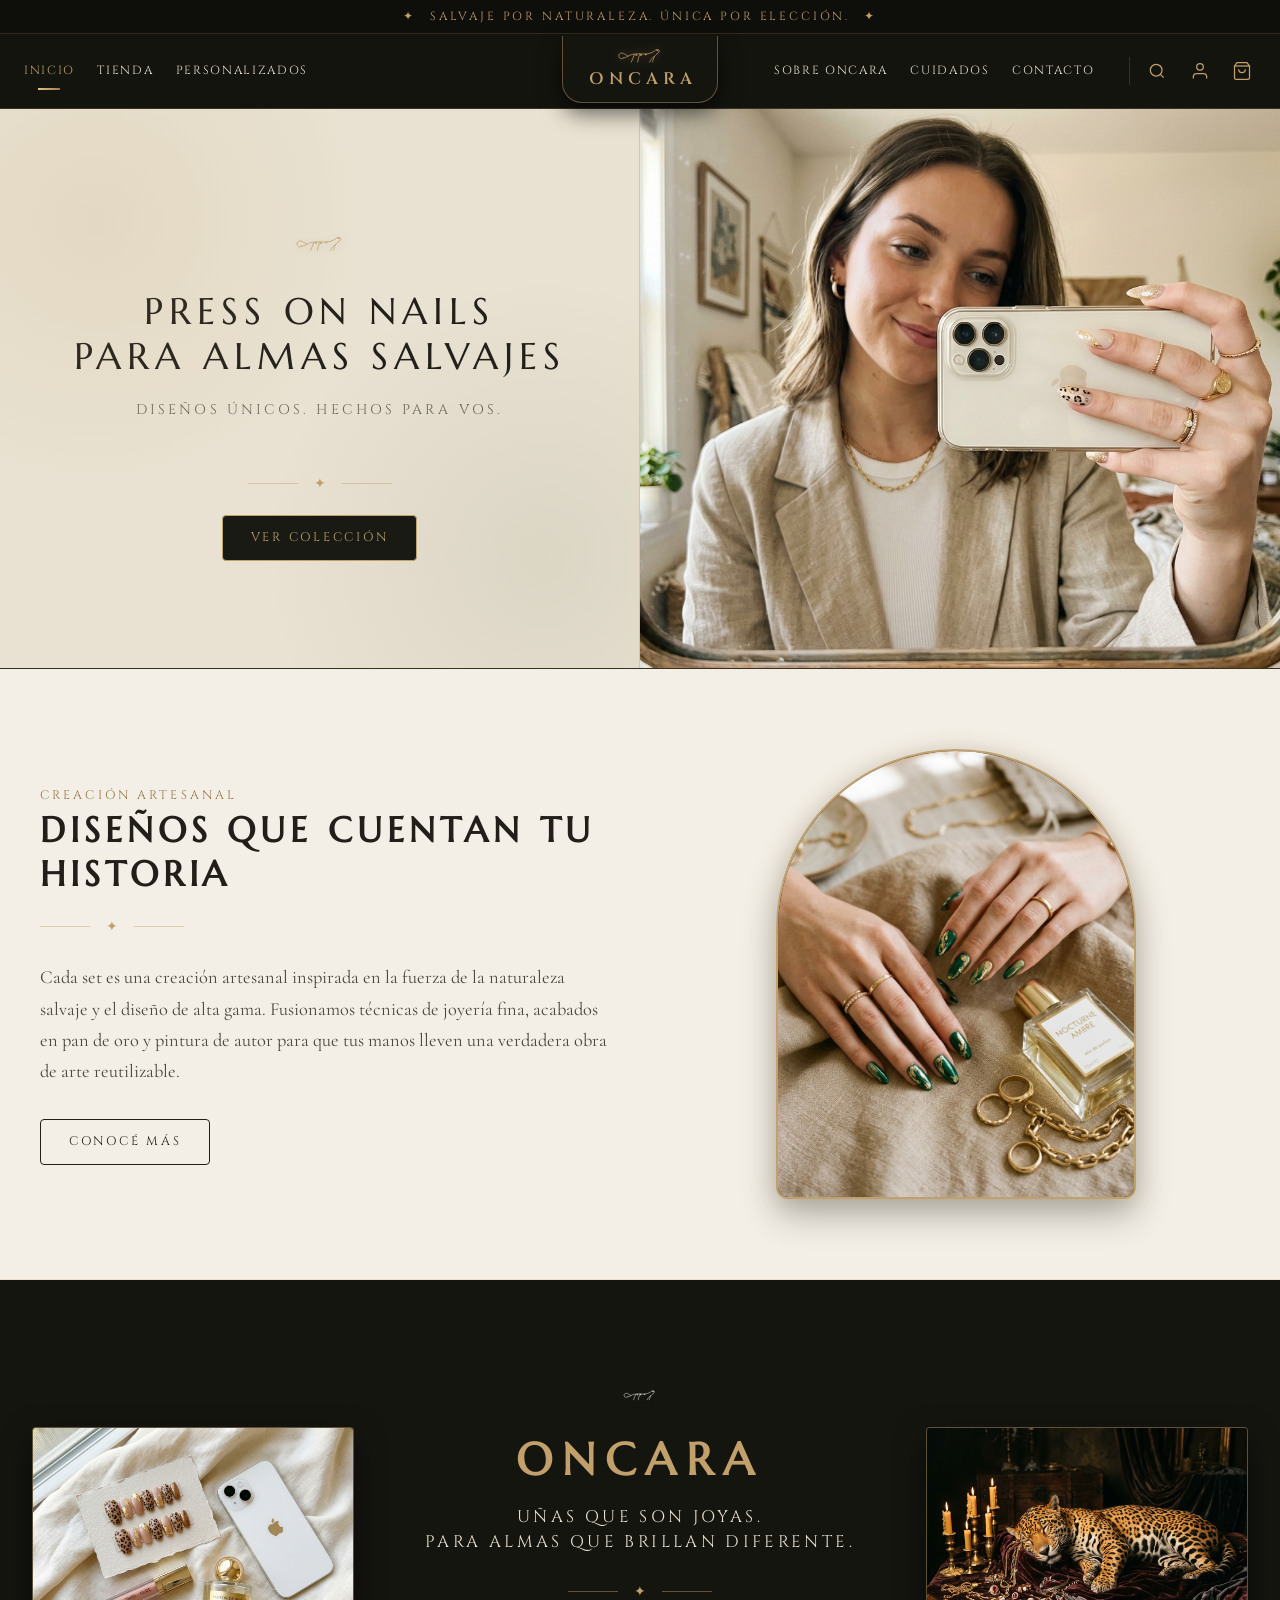
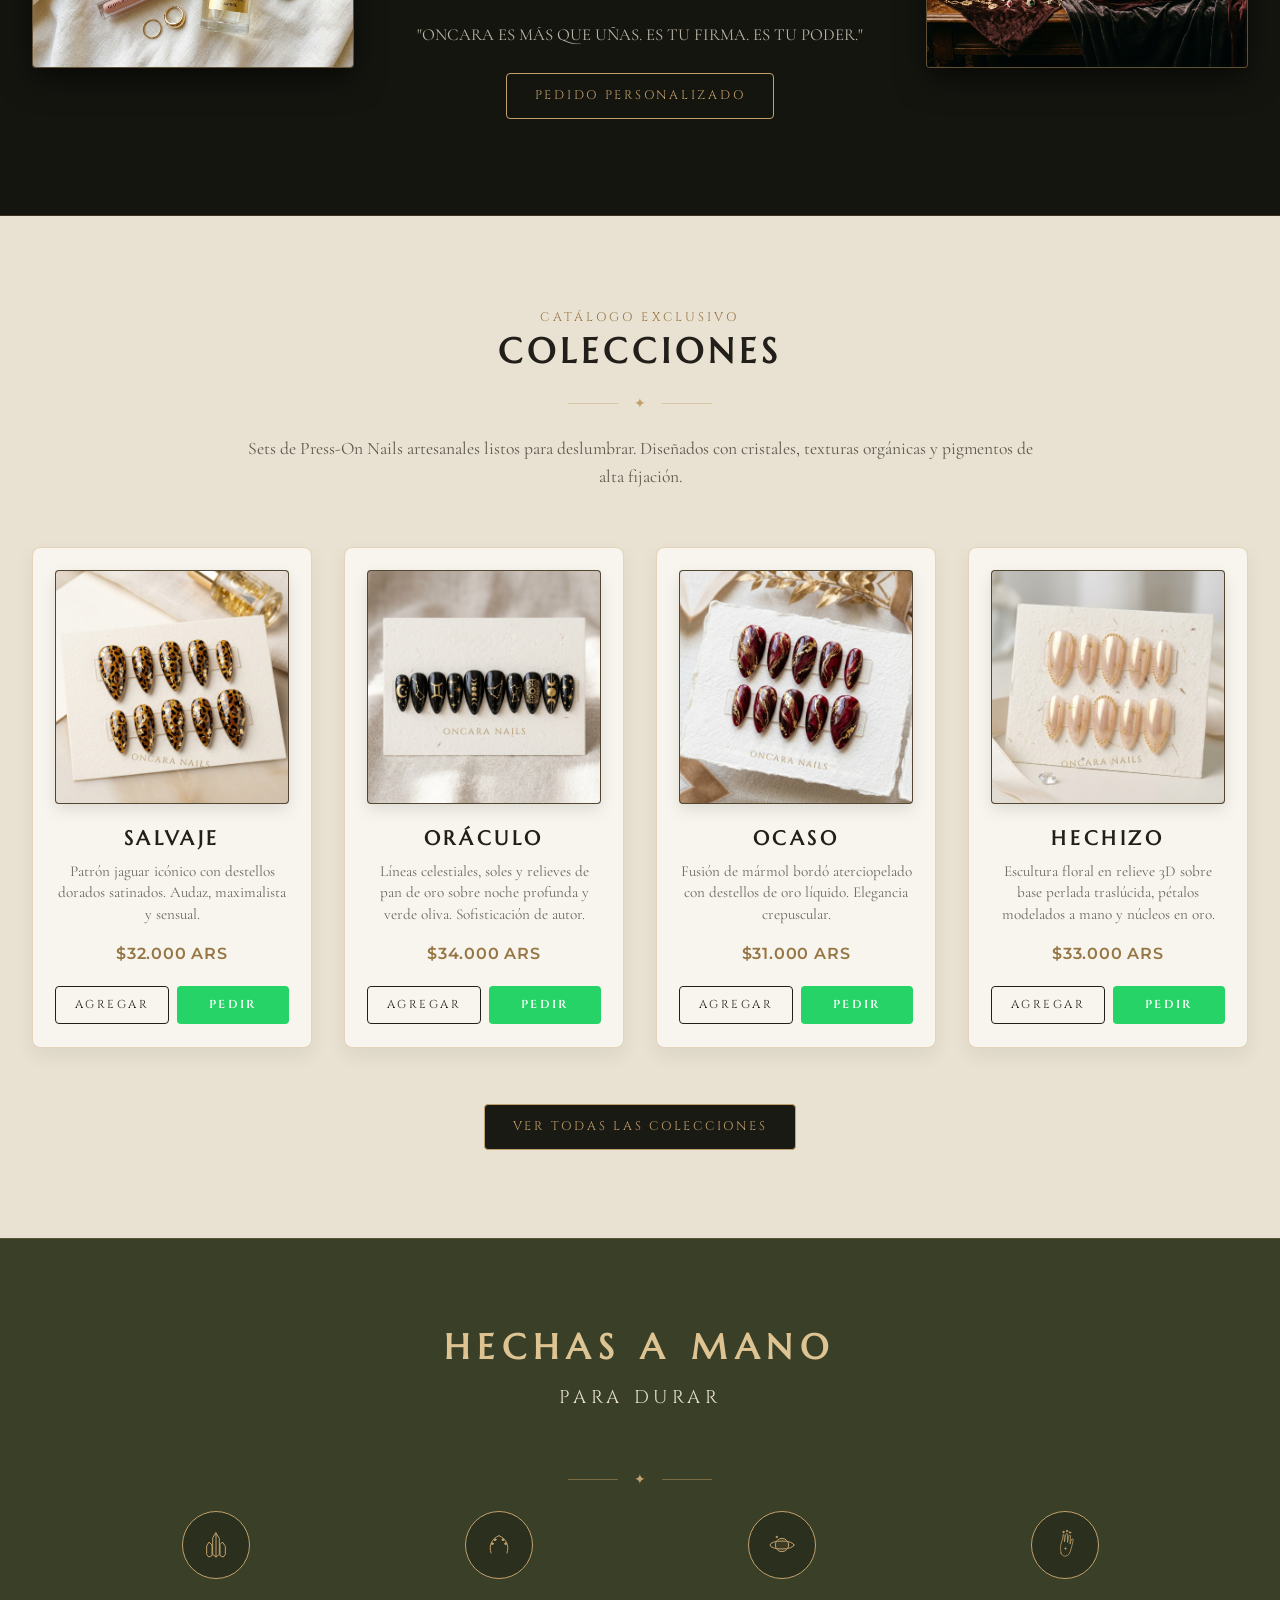
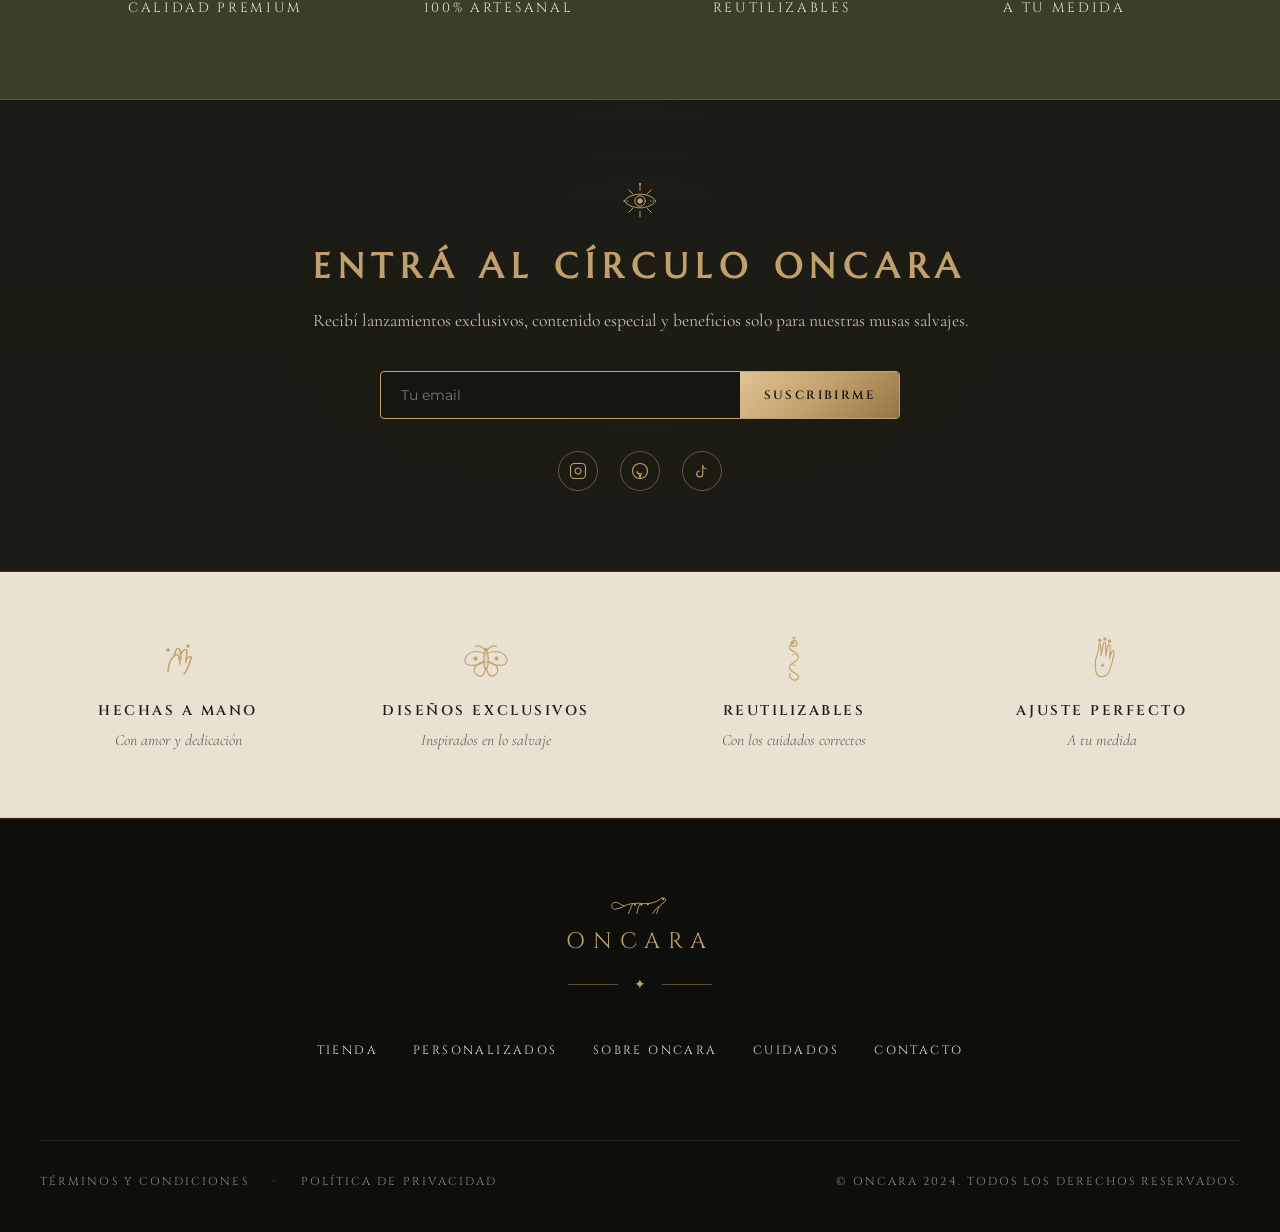
==== index.html @ ef911a29 "Initial commit - Oncara Nails website" ====
<!DOCTYPE html>
<html lang="es">
<head>
  <meta charset="UTF-8">
  <meta name="viewport" content="width=device-width, initial-scale=1.0">
  <title>ONCARA — Press-On Nails de Lujo & Almas Salvajes</title>
  <meta name="description" content="Press-On Nails artesanales de lujo inspiradas en la belleza salvaje y lo místico de lo natural. Diseños únicos hechos a medida.">
  <meta http-equiv="Cache-Control" content="no-cache, no-store, must-revalidate">
  <meta http-equiv="Pragma" content="no-cache">
  <meta http-equiv="Expires" content="0">
  <link rel="stylesheet" href="css/style.css">
  <link rel="icon" type="image/svg+xml" href="assets/icons/logo-jaguar.svg">
</head>
<body>

  <!-- Top Announcement Bar -->
  <div class="header-top-banner">
    <span>✦</span>
    <span>SALVAJE POR NATURALEZA. ÚNICA POR ELECCIÓN.</span>
    <span>✦</span>
  </div>

  <!-- Main Header -->
  <header class="main-header">
    <div class="header-inner">
      <!-- Left Navigation -->
      <nav class="nav-left">
        <a href="index.html" class="nav-link active">INICIO</a>
        <a href="tienda.html" class="nav-link">TIENDA</a>
        <a href="personalizados.html" class="nav-link">PERSONALIZADOS</a>
      </nav>

      <!-- Center Hanging Logo Badge -->
      <a href="index.html" class="brand-center-badge">
        <img src="assets/icons/logo-jaguar.svg" alt="Oncara Jaguar" class="brand-logo-img">
        <span class="brand-title">ONCARA</span>
      </a>

      <!-- Right Navigation & Actions -->
      <div class="nav-right">
        <a href="sobre-oncara.html" class="nav-link">SOBRE ONCARA</a>
        <a href="cuidados.html" class="nav-link">CUIDADOS</a>
        <a href="contacto.html" class="nav-link">CONTACTO</a>

        <div class="header-actions">
          <button class="icon-btn search-toggle-btn" title="Buscar" aria-label="Buscar">
            <svg viewBox="0 0 24 24" fill="none" stroke="currentColor" stroke-width="1.5"><circle cx="11" cy="11" r="7"/><line x1="20" y1="20" x2="16" y2="16"/></svg>
          </button>
          <a href="contacto.html" class="icon-btn" title="Mi Cuenta / Contacto" aria-label="Cuenta">
            <svg viewBox="0 0 24 24" fill="none" stroke="currentColor" stroke-width="1.5"><path d="M20 21v-2a4 4 0 0 0-4-4H8a4 4 0 0 0-4 4v2"/><circle cx="12" cy="7" r="4"/></svg>
          </a>
          <button class="icon-btn cart-toggle-btn" title="Bolsa de Pedidos" aria-label="Carrito">
            <svg viewBox="0 0 24 24" fill="none" stroke="currentColor" stroke-width="1.5"><path d="M6 2L3 6v14a2 2 0 0 0 2 2h14a2 2 0 0 0 2-2V6l-3-4z"/><line x1="3" y1="6" x2="21" y2="6"/><path d="M16 10a4 4 0 0 1-8 0"/></svg>
            <span class="badge-count" style="display:none;">0</span>
          </button>
        </div>
      </div>

      <!-- Mobile Hamburger Button -->
      <button class="mobile-menu-btn" aria-label="Menú">
        <span></span>
        <span></span>
        <span></span>
      </button>
    </div>
  </header>

  <!-- Mobile Nav Drawer -->
  <div class="mobile-nav-backdrop"></div>
  <aside class="mobile-nav">
    <div>
      <button class="mobile-nav-close" aria-label="Cerrar">&times;</button>
      <div style="text-align:center; margin-top:1.5rem;">
        <img src="assets/icons/logo-jaguar.svg" alt="Oncara" style="width:48px; margin:0 auto 8px;">
        <span class="font-caps" style="color:var(--gold); letter-spacing:0.3em; font-size:1.1rem;">ONCARA</span>
      </div>
      <ul class="mobile-nav-links">
        <li><a href="index.html" class="mobile-nav-link active">INICIO</a></li>
        <li><a href="tienda.html" class="mobile-nav-link">TIENDA</a></li>
        <li><a href="personalizados.html" class="mobile-nav-link">PERSONALIZADOS</a></li>
        <li><a href="sobre-oncara.html" class="mobile-nav-link">SOBRE ONCARA</a></li>
        <li><a href="cuidados.html" class="mobile-nav-link">CUIDADOS</a></li>
        <li><a href="contacto.html" class="mobile-nav-link">CONTACTO</a></li>
      </ul>
    </div>
    <div class="mobile-nav-footer">
      <p style="font-family:var(--font-caps); font-size:0.75rem; letter-spacing:0.18em; color:var(--gold); margin-bottom:12px;">SALVAJE POR NATURALEZA</p>
      <button class="btn btn-gold cart-toggle-btn" style="width:100%;">VER MI BOLSA</button>
    </div>
  </aside>

  <!-- HERO SECTION (Split Left Cream / Right Dark Hand) -->
  <section class="hero-split-section">
    <div class="hero-left-cream">
      <div class="hero-botanical-bg"></div>
      
      <!-- Brand Emblem Icon -->
      <img src="assets/icons/logo-jaguar.svg" alt="Oncara Jaguar" class="hero-mystic-icon">

      <h1 class="hero-title">
        PRESS ON NAILS<br>
        PARA ALMAS SALVAJES
      </h1>

      <p class="hero-subtitle">
        DISEÑOS ÚNICOS. HECHOS PARA VOS.
      </p>

      <div class="ornament-divider">
        <span class="ornament-star">✦</span>
      </div>

      <a href="tienda.html" class="btn btn-primary-dark">
        VER COLECCIÓN
      </a>
    </div>

    <div class="hero-right-dark">
      <img src="assets/images/hero_hand_master.jpg?v=oncara5" alt="Press On Nails y Joyas de Oro Oncara" class="hero-photo-hand">
    </div>
  </section>

  <!-- SECTION: DISEÑOS QUE CUENTAN TU HISTORIA -->
  <section class="section-history">
    <div class="history-grid">
      <div class="history-text-col">
        <span class="section-label">CREACIÓN ARTESANAL</span>
        <h2 class="section-title-dark">DISEÑOS QUE CUENTAN TU HISTORIA</h2>
        
        <div class="ornament-divider" style="margin: 1rem 0 1.5rem; justify-content: flex-start;">
          <span class="ornament-star">✦</span>
        </div>

        <p class="section-desc-dark">
          Cada set es una creación artesanal inspirada en la fuerza de la naturaleza salvaje y el diseño de alta gama. Fusionamos técnicas de joyería fina, acabados en pan de oro y pintura de autor para que tus manos lleven una verdadera obra de arte reutilizable.
        </p>

        <a href="sobre-oncara.html" class="btn btn-outline-dark">
          CONOCÉ MÁS
        </a>
      </div>

      <div class="history-image-col">
        <div class="ornate-mirror-frame">
          <img src="assets/images/mirror_hand_master.jpg?v=oncara5" alt="Uñas de lujo y marco dorado Oncara" class="ornate-mirror-img">
        </div>
      </div>
    </div>
  </section>

  <!-- SECTION: BRAND FULL-WIDTH BANNER (Uñas que son joyas) -->
  <section class="section-brand-banner">
    <div class="brand-banner-grid">
      <div class="brand-banner-side-img">
        <img src="assets/images/box_pack_master.jpg?v=oncara5" alt="Packaging y sets de lujo Oncara">
      </div>

      <div class="brand-banner-center">
        <img src="assets/icons/logo-jaguar.svg" alt="Oncara Jaguar" style="width:36px; height:36px; margin:0 auto 0.75rem; display:block; filter:brightness(0) invert(1) opacity(0.85);">
        <h2 class="brand-banner-title">ONCARA</h2>
        <p class="brand-banner-sub">
          UÑAS QUE SON JOYAS.<br>
          PARA ALMAS QUE BRILLAN DIFERENTE.
        </p>
        <div class="ornament-divider">
          <span class="ornament-star">✦</span>
        </div>
        <p style="font-family: var(--font-serif); font-size: 1.05rem; color: #BBB4A6; max-width: 520px; margin: 0 auto 1.5rem;">
          "ONCARA ES MÁS QUE UÑAS. ES TU FIRMA. ES TU PODER."
        </p>
        <a href="personalizados.html" class="btn btn-outline-gold">
          PEDIDO PERSONALIZADO
        </a>
      </div>

      <div class="brand-banner-side-img">
        <img src="assets/images/leopard_jewelry_master.jpg" alt="Joyas y uñas salvajes Oncara">
      </div>
    </div>
  </section>

  <!-- SECTION: COLECCIONES (Carousel / Grid) -->
  <section class="section-collections" id="colecciones">
    <div class="collections-header">
      <span class="section-label">CATÁLOGO EXCLUSIVO</span>
      <h2 class="section-title-dark" style="margin-bottom:0.5rem;">COLECCIONES</h2>
      <div class="ornament-divider">
        <span class="ornament-star">✦</span>
      </div>
      <p style="font-family:var(--font-serif); font-size:1.1rem; color:#5D584E;">
        Sets de Press-On Nails artesanales listos para deslumbrar. Diseñados con cristales, texturas orgánicas y pigmentos de alta fijación.
      </p>
    </div>

    <div class="collections-container">
      <div class="collections-grid">
        <!-- Card 1: SALVAJE -->
        <div class="collection-card">
          <div class="card-img-wrapper">
            <img src="assets/images/card_prod_salvaje.jpg?v=oncara5" alt="Set Salvaje">
          </div>
          <h3 class="card-title">SALVAJE</h3>
          <p class="card-desc">Patrón jaguar icónico con destellos dorados satinados. Audaz, maximalista y sensual.</p>
          <div class="card-price">$32.000 ARS</div>
          <div class="card-actions">
            <button class="btn btn-outline-dark" onclick="addToCart('Set Salvaje', '$32.000 ARS', 'assets/images/card_prod_salvaje.jpg?v=oncara5')">AGREGAR</button>
            <a href="https://wa.me/5491165464483?text=Hola!%20Quiero%20consultar%20por%20el%20set%20Salvaje" target="_blank" class="btn btn-whatsapp" title="Pedir por WhatsApp">PEDIR</a>
          </div>
        </div>

        <!-- Card 2: ORÁCULO -->
        <div class="collection-card">
          <div class="card-img-wrapper">
            <img src="assets/images/card_prod_oraculo.jpg?v=oncara5" alt="Set Oráculo">
          </div>
          <h3 class="card-title">ORÁCULO</h3>
          <p class="card-desc">Líneas celestiales, soles y relieves de pan de oro sobre noche profunda y verde oliva. Sofisticación de autor.</p>
          <div class="card-price">$34.000 ARS</div>
          <div class="card-actions">
            <button class="btn btn-outline-dark" onclick="addToCart('Set Oráculo', '$34.000 ARS', 'assets/images/card_prod_oraculo.jpg?v=oncara5')">AGREGAR</button>
            <a href="https://wa.me/5491165464483?text=Hola!%20Quiero%20consultar%20por%20el%20set%20Oráculo" target="_blank" class="btn btn-whatsapp" title="Pedir por WhatsApp">PEDIR</a>
          </div>
        </div>

        <!-- Card 3: OCASO -->
        <div class="collection-card">
          <div class="card-img-wrapper">
            <img src="assets/images/card_prod_ocaso.jpg?v=oncara5" alt="Set Ocaso">
          </div>
          <h3 class="card-title">OCASO</h3>
          <p class="card-desc">Fusión de mármol bordó aterciopelado con destellos de oro líquido. Elegancia crepuscular.</p>
          <div class="card-price">$31.000 ARS</div>
          <div class="card-actions">
            <button class="btn btn-outline-dark" onclick="addToCart('Set Ocaso', '$31.000 ARS', 'assets/images/card_prod_ocaso.jpg?v=oncara5')">AGREGAR</button>
            <a href="https://wa.me/5491165464483?text=Hola!%20Quiero%20consultar%20por%20el%20set%20Ocaso" target="_blank" class="btn btn-whatsapp" title="Pedir por WhatsApp">PEDIR</a>
          </div>
        </div>

        <!-- Card 4: HECHIZO -->
        <div class="collection-card">
          <div class="card-img-wrapper">
            <img src="assets/images/card_prod_hechizo.jpg?v=oncara5" alt="Set Hechizo">
          </div>
          <h3 class="card-title">HECHIZO</h3>
          <p class="card-desc">Escultura floral en relieve 3D sobre base perlada traslúcida, pétalos modelados a mano y núcleos en oro.</p>
          <div class="card-price">$33.000 ARS</div>
          <div class="card-actions">
            <button class="btn btn-outline-dark" onclick="addToCart('Set Hechizo', '$33.000 ARS', 'assets/images/card_prod_hechizo.jpg?v=oncara5')">AGREGAR</button>
            <a href="https://wa.me/5491165464483?text=Hola!%20Quiero%20consultar%20por%20el%20set%20Hechizo" target="_blank" class="btn btn-whatsapp" title="Pedir por WhatsApp">PEDIR</a>
          </div>
        </div>
      </div>

      <div class="collections-bottom-cta">
        <a href="tienda.html" class="btn btn-primary-dark">
          VER TODAS LAS COLECCIONES
        </a>
      </div>
    </div>
  </section>

  <!-- SECTION: HECHAS A MANO PARA DURAR (Olive Green) -->
  <section class="section-handmade-olive">
    <div class="olive-bg-pattern"></div>
    <div style="position:relative; z-index:1;">
      <h2 class="olive-title">HECHAS A MANO</h2>
      <p class="olive-subtitle">PARA DURAR</p>
      
      <div class="ornament-divider">
        <span class="ornament-star">✦</span>
      </div>

      <div class="olive-features-grid">
        <div class="olive-feature-item">
          <div class="olive-icon-circle">
            <img src="assets/icons/badge-crystals.svg" alt="Calidad Premium">
          </div>
          <span class="olive-feature-label">CALIDAD PREMIUM</span>
        </div>

        <div class="olive-feature-item">
          <div class="olive-icon-circle">
            <img src="assets/icons/badge-wreath.svg" alt="100% Artesanal">
          </div>
          <span class="olive-feature-label">100% ARTESANAL</span>
        </div>

        <div class="olive-feature-item">
          <div class="olive-icon-circle">
            <img src="assets/icons/badge-planet.svg" alt="Reutilizables">
          </div>
          <span class="olive-feature-label">REUTILIZABLES</span>
        </div>

        <div class="olive-feature-item">
          <div class="olive-icon-circle">
            <img src="assets/icons/mystic-hand.svg" alt="A Tu Medida">
          </div>
          <span class="olive-feature-label">A TU MEDIDA</span>
        </div>
      </div>
    </div>
  </section>

  <!-- SECTION: NEWSLETTER "ENTRÁ AL CÍRCULO ONCARA" -->
  <section class="section-newsletter">
    <div class="newsletter-box">
      <img src="assets/icons/eye-rays.svg" alt="Ojo Cósmico" style="width:42px; margin:0 auto 1rem;">
      <h2 class="newsletter-title">ENTRÁ AL CÍRCULO ONCARA</h2>
      <p class="newsletter-desc">
        Recibí lanzamientos exclusivos, contenido especial y beneficios solo para nuestras musas salvajes.
      </p>

      <form class="newsletter-form" onsubmit="event.preventDefault(); showToast('✦ ¡Bienvenida al Círculo Oncara!'); this.reset();">
        <input type="email" placeholder="Tu email" required class="newsletter-input">
        <button type="submit" class="newsletter-btn">SUSCRIBIRME</button>
      </form>

      <div class="social-links">
        <a href="https://instagram.com/oncara.nails" target="_blank" class="social-link" title="Instagram">
          <svg viewBox="0 0 24 24" fill="none" stroke="currentColor" stroke-width="1.5"><rect x="2" y="2" width="20" height="20" rx="5"/><path d="M16 11.37A4 4 0 1 1 12.63 8 4 4 0 0 1 16 11.37z"/><line x1="17.5" y1="6.5" x2="17.51" y2="6.5"/></svg>
        </a>
        <a href="https://pinterest.com" target="_blank" class="social-link" title="Pinterest">
          <svg viewBox="0 0 24 24" fill="none" stroke="currentColor" stroke-width="1.5"><circle cx="12" cy="12" r="10"/><path d="M8 12c0 2.2 1.8 4 4 4 .6 0 1.2-.1 1.7-.4L12 21l-1.5-6.5"/></svg>
        </a>
        <a href="https://tiktok.com" target="_blank" class="social-link" title="TikTok">
          <svg viewBox="0 0 24 24" fill="none" stroke="currentColor" stroke-width="1.5"><path d="M9 12a4 4 0 1 0 4 4V4a5 5 0 0 0 5 5"/></svg>
        </a>
      </div>
    </div>
  </section>

  <!-- SECTION: 4 VALORES BAR (Cream) -->
  <section class="section-values-bar">
    <div class="values-grid">
      <div class="value-item">
        <img src="assets/icons/care-hands.svg" alt="Hechas a mano" class="value-icon">
        <h4 class="value-title">HECHAS A MANO</h4>
        <span class="value-subtitle">Con amor y dedicación</span>
      </div>

      <div class="value-item">
        <img src="assets/icons/moth.svg" alt="Diseños exclusivos" class="value-icon">
        <h4 class="value-title">DISEÑOS EXCLUSIVOS</h4>
        <span class="value-subtitle">Inspirados en lo salvaje</span>
      </div>

      <div class="value-item">
        <img src="assets/icons/snake.svg" alt="Reutilizables" class="value-icon">
        <h4 class="value-title">REUTILIZABLES</h4>
        <span class="value-subtitle">Con los cuidados correctos</span>
      </div>

      <div class="value-item">
        <img src="assets/icons/mystic-hand.svg" alt="Ajuste perfecto" class="value-icon">
        <h4 class="value-title">AJUSTE PERFECTO</h4>
        <span class="value-subtitle">A tu medida</span>
      </div>
    </div>
  </section>

  <!-- MAIN FOOTER -->
  <footer class="main-footer">
    <div class="footer-top">
      <div class="footer-logo-wrap">
        <img src="assets/icons/logo-jaguar.svg" alt="Oncara Jaguar" class="footer-logo-img">
        <span class="footer-brand-name">ONCARA</span>
        <div class="ornament-divider" style="margin: 0.8rem 0;">
          <span class="ornament-star">✦</span>
        </div>
      </div>

      <nav class="footer-nav">
        <a href="tienda.html" class="footer-nav-link">TIENDA</a>
        <a href="personalizados.html" class="footer-nav-link">PERSONALIZADOS</a>
        <a href="sobre-oncara.html" class="footer-nav-link">SOBRE ONCARA</a>
        <a href="cuidados.html" class="footer-nav-link">CUIDADOS</a>
        <a href="contacto.html" class="footer-nav-link">CONTACTO</a>
      </nav>
    </div>

    <div class="footer-bottom">
      <div class="footer-legal-links">
        <a href="#">TÉRMINOS Y CONDICIONES</a>
        <span>·</span>
        <a href="#">POLÍTICA DE PRIVACIDAD</a>
      </div>
      <div>
        <span>© ONCARA 2024. TODOS LOS DERECHOS RESERVADOS.</span>
      </div>
    </div>
  </footer>

  <!-- CART / WISHLIST DRAWER -->
  <div class="cart-drawer-backdrop"></div>
  <aside class="cart-drawer">
    <div class="cart-drawer-header">
      <span class="cart-title">TU BOLSA DE JOYAS</span>
      <button class="cart-close-btn" aria-label="Cerrar">&times;</button>
    </div>
    <div class="cart-items-body"></div>
    <div class="cart-drawer-footer">
      <div class="cart-subtotal">
        <span>SUBTOTAL</span>
        <span class="cart-subtotal-val">$0</span>
      </div>
      <button class="btn btn-whatsapp cart-checkout-btn" style="width:100%;">
        FINALIZAR POR WHATSAPP
      </button>
    </div>
  </aside>

  <!-- SEARCH MODAL -->
  <div class="modal-backdrop"></div>
  <div class="search-modal">
    <div class="search-input-wrap">
      <input type="text" id="searchInput" placeholder="Buscar sets, colecciones, cuidados...">
      <button class="search-close-btn">&times;</button>
    </div>
    <ul class="search-results-list"></ul>
  </div>

  <script src="js/main.js"></script>
</body>
</html>
---- css/style.css ----
/* ==========================================================================
   ONCARA — Press-On Nails de Lujo & Almas Salvajes
   Enhanced Stylesheet & Luxury Framing System
   ========================================================================== */

@import url('https://fonts.googleapis.com/css2?family=Cinzel:wght@400;500;600;700&family=Cormorant+Garamond:ital,wght@0,300;0,400;0,500;0,600;0,700;1,400;1,600&family=Cormorant+SC:wght@400;500;600;700&family=Marcellus&family=Montserrat:wght@300;400;500;600&family=Playfair+Display:ital,wght@0,400;0,600;0,700;1,400&display=swap');

:root {
  --bg-dark: #151510;
  --bg-dark-card: #1c1c15;
  --bg-dark-accent: #23251c;
  --bg-cream: #E9E2D2;
  --bg-cream-card: #dfd7c3;
  --bg-cream-light: #F4EFE6;
  --bg-olive: #3A4028;
  --bg-olive-dark: #272C1B;
  --bordeaux: #5A1F22;
  
  --gold: #C2A06B;
  --gold-light: #DFC493;
  --gold-dark: #967645;
  --gold-gradient: linear-gradient(135deg, #DFC493 0%, #C2A06B 50%, #967645 100%);
  --gold-glow: 0 0 15px rgba(194, 160, 107, 0.35);
  
  --text-dark: #221F1A;
  --text-cream: #E9E2D2;
  --text-gold: #C2A06B;
  --text-muted: #8E8A80;
  --text-muted-dark: #6C685F;
  
  --border-gold: rgba(194, 160, 107, 0.45);
  --border-gold-subtle: rgba(194, 160, 107, 0.22);
  --border-cream: rgba(233, 226, 210, 0.2);
  
  --font-serif: 'Cormorant Garamond', 'Playfair Display', Georgia, serif;
  --font-heading: 'Marcellus', 'Cinzel', serif;
  --font-caps: 'Cinzel', 'Cormorant SC', serif;
  --font-sans: 'Montserrat', -apple-system, BlinkMacSystemFont, sans-serif;
  
  --transition: all 0.35s cubic-bezier(0.25, 1, 0.5, 1);
  --radius-sm: 4px;
  --radius-md: 8px;
}

/* Base Reset */
*, *::before, *::after {
  box-sizing: border-box;
  margin: 0;
  padding: 0;
}

html {
  scroll-behavior: smooth;
  font-size: 16px;
  background-color: var(--bg-dark);
  overflow-x: hidden;
  width: 100%;
}

body {
  font-family: var(--font-serif);
  color: var(--text-cream);
  background-color: var(--bg-dark);
  line-height: 1.6;
  overflow-x: hidden;
  width: 100%;
  max-width: 100vw;
  position: relative;
  -webkit-font-smoothing: antialiased;
}

a {
  color: inherit;
  text-decoration: none;
  transition: var(--transition);
}

img {
  max-width: 100%;
  height: auto;
  display: block;
}

button, input, select, textarea {
  font-family: inherit;
}

/* Screen reader only utility */
.sr-only {
  position: absolute;
  width: 1px;
  height: 1px;
  padding: 0;
  margin: -1px;
  overflow: hidden;
  clip: rect(0, 0, 0, 0);
  border: 0;
}

/* ==========================================================================
   Header & Navigation
   ========================================================================== */
.header-top-banner {
  background-color: #0E0E0A;
  border-bottom: 1px solid rgba(194, 160, 107, 0.2);
  padding: 7px 20px;
  text-align: center;
  font-family: var(--font-caps);
  font-size: 0.74rem;
  letter-spacing: 0.24em;
  color: var(--gold);
  display: flex;
  justify-content: center;
  align-items: center;
  gap: 14px;
}

.main-header {
  position: sticky;
  top: 0;
  z-index: 1000;
  background-color: rgba(21, 21, 16, 0.95);
  backdrop-filter: blur(12px);
  -webkit-backdrop-filter: blur(12px);
  border-bottom: 1px solid var(--border-gold-subtle);
  transition: var(--transition);
}

.main-header.scrolled {
  box-shadow: 0 6px 25px rgba(0, 0, 0, 0.5);
  background-color: rgba(18, 18, 13, 0.98);
}

.header-inner {
  max-width: 1480px;
  margin: 0 auto;
  padding: 0 2.5rem;
  display: grid;
  grid-template-columns: 1fr auto 1fr;
  column-gap: 3.5rem;
  align-items: center;
  min-height: 74px;
  position: relative;
}

.nav-left {
  display: flex;
  align-items: center;
  gap: 2rem;
  justify-content: flex-start;
}

.nav-right {
  display: flex;
  align-items: center;
  gap: 2rem;
  justify-content: flex-end;
  padding-left: 1.5rem;
}

.nav-link {
  font-family: var(--font-caps);
  font-size: 0.78rem;
  letter-spacing: 0.18em;
  color: var(--text-cream);
  text-transform: uppercase;
  position: relative;
  padding: 6px 0;
  white-space: nowrap;
  flex-shrink: 0;
  transition: var(--transition);
}

.nav-link:hover, .nav-link.active {
  color: var(--gold);
}

.nav-link.active::after {
  content: '';
  position: absolute;
  bottom: -4px;
  left: 50%;
  transform: translateX(-50%);
  width: 22px;
  height: 2px;
  background: var(--gold-gradient);
}

/* Center Hanging Badge with Leopard Logo */
.brand-center-badge {
  display: flex;
  flex-direction: column;
  align-items: center;
  justify-content: center;
  text-decoration: none;
  background-color: #151510;
  padding: 10px 26px 12px;
  border-bottom-left-radius: 20px;
  border-bottom-right-radius: 20px;
  border: 1px solid var(--border-gold);
  border-top: none;
  box-shadow: 0 10px 22px rgba(0,0,0,0.6);
  transition: var(--transition);
  margin: -2px 1rem 0;
  z-index: 10;
  flex-shrink: 0;
}

.brand-center-badge:hover {
  transform: translateY(2px);
  box-shadow: var(--gold-glow);
}

.brand-logo-img {
  width: 58px;
  height: auto;
  filter: drop-shadow(0 0 5px rgba(194, 160, 107, 0.45));
}

.brand-title {
  font-family: var(--font-caps);
  font-size: 1.15rem;
  font-weight: 600;
  letter-spacing: 0.35em;
  color: var(--gold);
  margin-top: 2px;
  margin-left: 0.35em;
}

/* Header Action Icons */
.header-actions {
  display: flex;
  align-items: center;
  gap: 1.1rem;
  margin-left: 1.2rem;
  padding-left: 1.2rem;
  border-left: 1px solid var(--border-gold-subtle);
  flex-shrink: 0;
}

.icon-btn {
  background: none;
  border: none;
  color: var(--gold);
  cursor: pointer;
  padding: 4px;
  display: flex;
  align-items: center;
  justify-content: center;
  position: relative;
  transition: var(--transition);
}

.icon-btn:hover {
  transform: translateY(-2px);
  filter: drop-shadow(0 0 6px rgba(194, 160, 107, 0.6));
}

.icon-btn svg {
  width: 20px;
  height: 20px;
}

.badge-count {
  position: absolute;
  top: -4px;
  right: -6px;
  background-color: var(--bordeaux);
  color: #fff;
  font-size: 0.65rem;
  font-family: var(--font-sans);
  font-weight: 600;
  width: 16px;
  height: 16px;
  border-radius: 50%;
  display: flex;
  align-items: center;
  justify-content: center;
  border: 1px solid var(--gold);
}

/* Mobile Toggle */
.mobile-menu-btn {
  display: none;
  background: none;
  border: none;
  cursor: pointer;
  padding: 8px;
  flex-direction: column;
  gap: 5px;
}

.mobile-menu-btn span {
  display: block;
  width: 24px;
  height: 2px;
  background-color: var(--gold);
  transition: var(--transition);
}

/* Mobile Nav Drawer */
.mobile-nav {
  position: fixed;
  top: 0;
  right: 0;
  width: 85%;
  max-width: 360px;
  height: 100vh;
  background-color: var(--bg-dark);
  border-left: 1px solid var(--border-gold);
  padding: 2.5rem 1.8rem;
  z-index: 1001;
  display: none;
  flex-direction: column;
  justify-content: space-between;
  box-shadow: -10px 0 30px rgba(0,0,0,0.8);
}

.mobile-nav.open {
  display: flex;
  animation: slideDrawer 0.3s cubic-bezier(0.25, 1, 0.5, 1) forwards;
}

@keyframes slideDrawer {
  from {
    transform: translateX(100%);
  }
  to {
    transform: translateX(0);
  }
}

.mobile-nav-close {
  align-self: flex-end;
  background: none;
  border: none;
  color: var(--gold);
  font-size: 1.8rem;
  cursor: pointer;
}

.mobile-nav-links {
  list-style: none;
  display: flex;
  flex-direction: column;
  gap: 1.5rem;
  margin-top: 2rem;
}

.mobile-nav-link {
  font-family: var(--font-caps);
  font-size: 1.05rem;
  letter-spacing: 0.2em;
  color: var(--text-cream);
  display: block;
  border-bottom: 1px solid var(--border-gold-subtle);
  padding-bottom: 0.8rem;
}

.mobile-nav-link.active, .mobile-nav-link:hover {
  color: var(--gold);
}

.mobile-nav-footer {
  text-align: center;
  padding-top: 2rem;
  border-top: 1px solid var(--border-gold-subtle);
}

.mobile-nav-backdrop {
  position: fixed;
  inset: 0;
  background-color: rgba(0,0,0,0.7);
  z-index: 1000;
  opacity: 0;
  visibility: hidden;
  transition: var(--transition);
}

.mobile-nav-backdrop.open {
  opacity: 1;
  visibility: visible;
}

/* ==========================================================================
   Common Typography, Buttons & Dividers
   ========================================================================== */
.font-heading {
  font-family: var(--font-heading);
  letter-spacing: 0.16em;
  text-transform: uppercase;
}

.font-serif {
  font-family: var(--font-serif);
}

.font-caps {
  font-family: var(--font-caps);
  letter-spacing: 0.2em;
}

.gold-text {
  color: var(--gold);
}

.dark-text {
  color: var(--text-dark);
}

.cream-text {
  color: var(--text-cream);
}

/* Buttons */
.btn {
  display: inline-flex;
  align-items: center;
  justify-content: center;
  gap: 10px;
  font-family: var(--font-caps);
  font-size: 0.78rem;
  letter-spacing: 0.22em;
  text-transform: uppercase;
  padding: 12px 28px;
  border-radius: var(--radius-sm);
  cursor: pointer;
  transition: var(--transition);
  position: relative;
  text-align: center;
}

.btn-primary-dark {
  background-color: #1A1A14;
  color: var(--gold);
  border: 1px solid var(--gold);
}

.btn-primary-dark:hover {
  background-color: var(--gold);
  color: #1A1A14;
  box-shadow: var(--gold-glow);
}

.btn-gold {
  background: var(--gold-gradient);
  color: #151510;
  border: 1px solid var(--gold-light);
  font-weight: 600;
}

.btn-gold:hover {
  background: #E8D1A8;
  box-shadow: 0 0 20px rgba(194, 160, 107, 0.6);
  transform: translateY(-2px);
}

.btn-outline-gold {
  background: transparent;
  color: var(--gold);
  border: 1px solid var(--gold);
}

.btn-outline-gold:hover {
  background: rgba(194, 160, 107, 0.15);
  box-shadow: var(--gold-glow);
}

.btn-outline-dark {
  background: transparent;
  color: var(--text-dark);
  border: 1px solid var(--text-dark);
}

.btn-outline-dark:hover {
  background: var(--text-dark);
  color: var(--bg-cream);
}

.btn-whatsapp {
  background-color: #25D366;
  color: #fff;
  border: none;
  font-weight: 600;
}

.btn-whatsapp:hover {
  background-color: #1EBE5D;
  box-shadow: 0 4px 15px rgba(37, 211, 102, 0.4);
}

/* Section Dividers & Ornaments */
.ornament-divider {
  display: flex;
  align-items: center;
  justify-content: center;
  gap: 16px;
  margin: 1.2rem auto;
}

.ornament-divider::before, .ornament-divider::after {
  content: '';
  height: 1px;
  width: 50px;
  background: var(--border-gold);
}

.ornament-star {
  color: var(--gold);
  font-size: 0.9rem;
}

.ornament-moon {
  letter-spacing: 0.25em;
  color: var(--gold);
  font-size: 0.85rem;
}

/* ==========================================================================
   HOME PAGE (Impeccably Framed)
   ========================================================================== */

/* Hero Split */
.hero-split-section {
  display: grid;
  grid-template-columns: 1fr 1fr;
  min-height: 560px;
  background-color: #12120C;
  border-bottom: 1px solid var(--border-gold-subtle);
  align-items: stretch;
}

.hero-left-cream {
  background-color: var(--bg-cream);
  color: var(--text-dark);
  padding: 4.5rem 3.5rem;
  display: flex;
  flex-direction: column;
  justify-content: center;
  align-items: center;
  text-align: center;
  position: relative;
  border-right: 1px solid var(--border-gold);
}

.hero-botanical-bg {
  position: absolute;
  inset: 0;
  background-image: 
    radial-gradient(circle at 15% 20%, rgba(194, 160, 107, 0.15) 0%, transparent 40%),
    radial-gradient(circle at 85% 80%, rgba(58, 64, 40, 0.08) 0%, transparent 40%);
  pointer-events: none;
}

.hero-mystic-icon {
  width: 52px;
  height: 52px;
  margin-bottom: 1.2rem;
  filter: drop-shadow(0 2px 4px rgba(0,0,0,0.1));
}

.hero-title {
  font-family: var(--font-heading);
  font-size: 2.3rem;
  font-weight: 500;
  line-height: 1.25;
  letter-spacing: 0.16em;
  color: var(--text-dark);
  margin-bottom: 1.2rem;
  text-transform: uppercase;
}

.hero-subtitle {
  font-family: var(--font-caps);
  font-size: 0.88rem;
  letter-spacing: 0.22em;
  color: var(--text-muted-dark);
  margin-bottom: 2rem;
  text-transform: uppercase;
}

.hero-right-dark {
  position: relative;
  background-color: #12120C;
  display: flex;
  align-items: center;
  justify-content: center;
  overflow: hidden;
}

.hero-photo-hand {
  width: 100%;
  height: 100%;
  object-fit: cover;
  object-position: center;
  display: block;
  transition: transform 0.8s ease;
}

.hero-right-dark:hover .hero-photo-hand {
  transform: scale(1.03);
}

/* History Mirror Section */
.section-history {
  background-color: var(--bg-cream-light);
  color: var(--text-dark);
  padding: 5rem 2rem;
  border-bottom: 1px solid var(--border-gold-subtle);
}

.history-grid {
  max-width: 1200px;
  margin: 0 auto;
  display: grid;
  grid-template-columns: 1fr 1fr;
  gap: 4rem;
  align-items: center;
}

.section-label {
  font-family: var(--font-caps);
  font-size: 0.78rem;
  letter-spacing: 0.25em;
  color: var(--gold-dark);
  margin-bottom: 0.6rem;
  text-transform: uppercase;
}

.section-title-dark {
  font-family: var(--font-heading);
  font-size: 2.2rem;
  letter-spacing: 0.14em;
  line-height: 1.25;
  color: var(--text-dark);
  margin-bottom: 1.2rem;
}

.section-desc-dark {
  font-family: var(--font-serif);
  font-size: 1.15rem;
  line-height: 1.7;
  color: #4A463E;
  margin-bottom: 2rem;
}

.history-image-col {
  display: flex;
  justify-content: center;
}

.ornate-mirror-frame {
  position: relative;
  border-radius: 180px 180px 12px 12px;
  overflow: hidden;
  border: 2px solid var(--gold);
  box-shadow: 0 15px 35px rgba(0, 0, 0, 0.3), 0 0 20px rgba(194, 160, 107, 0.2);
  max-width: 360px;
  width: 100%;
  aspect-ratio: 4 / 5;
  background-color: #12120C;
}

.ornate-mirror-img {
  width: 100%;
  height: 100%;
  object-fit: cover;
  transition: transform 0.6s ease;
}

.ornate-mirror-frame:hover .ornate-mirror-img {
  transform: scale(1.05);
}

/* Brand Full-Width Banner */
.section-brand-banner {
  background-color: var(--bg-dark);
  color: var(--text-cream);
  padding: 5rem 2rem;
  border-bottom: 1px solid var(--border-gold-subtle);
}

.brand-banner-grid {
  max-width: 1300px;
  margin: 0 auto;
  display: grid;
  grid-template-columns: 0.85fr 1.3fr 0.85fr;
  gap: 2.5rem;
  align-items: center;
}

.brand-banner-side-img {
  border-radius: var(--radius-sm);
  overflow: hidden;
  border: 1.5px solid var(--border-gold);
  box-shadow: 0 12px 30px rgba(0,0,0,0.6);
  aspect-ratio: 4 / 3;
  background-color: #0E0E0A;
}

.brand-banner-side-img img {
  width: 100%;
  height: 100%;
  object-fit: cover;
  transition: transform 0.6s ease;
}

.brand-banner-side-img:hover img {
  transform: scale(1.05);
}

.brand-banner-center {
  text-align: center;
  padding: 1rem;
}

.brand-banner-title {
  font-family: var(--font-heading);
  font-size: 2.8rem;
  letter-spacing: 0.22em;
  color: var(--gold);
  margin-bottom: 0.6rem;
}

.brand-banner-sub {
  font-family: var(--font-caps);
  font-size: 1.05rem;
  letter-spacing: 0.2em;
  color: var(--text-cream);
  line-height: 1.5;
  margin-bottom: 1.5rem;
}

/* Colecciones Cards System (Uniform 1:1 Aspect Ratio) */
.section-collections {
  background-color: var(--bg-cream);
  color: var(--text-dark);
  padding: 5.5rem 2rem;
}

.collections-header {
  text-align: center;
  max-width: 800px;
  margin: 0 auto 3.5rem;
}

.collections-container {
  max-width: 1300px;
  margin: 0 auto;
}

.collections-grid {
  display: grid;
  grid-template-columns: repeat(4, 1fr);
  gap: 2rem;
}

.collection-card {
  background-color: #F8F5EE;
  border-radius: var(--radius-md);
  border: 1px solid rgba(194, 160, 107, 0.4);
  padding: 1.4rem;
  text-align: center;
  display: flex;
  flex-direction: column;
  transition: var(--transition);
  box-shadow: 0 8px 20px rgba(0,0,0,0.06);
}

.collection-card:hover {
  transform: translateY(-6px);
  box-shadow: 0 16px 36px rgba(0,0,0,0.12);
  border-color: var(--gold);
}

.card-img-wrapper {
  width: 100%;
  aspect-ratio: 1 / 1;
  border-radius: var(--radius-sm);
  overflow: hidden;
  margin-bottom: 1.2rem;
  position: relative;
  background: #171712;
  border: 1px solid rgba(194, 160, 107, 0.35);
  box-shadow: 0 6px 16px rgba(0, 0, 0, 0.1);
  display: flex;
  align-items: center;
  justify-content: center;
}

.card-img-wrapper img {
  width: 100%;
  height: 100%;
  object-fit: cover;
  transition: transform 0.6s ease;
}

.collection-card:hover .card-img-wrapper img {
  transform: scale(1.05);
}

.card-title {
  font-family: var(--font-heading);
  font-size: 1.25rem;
  letter-spacing: 0.18em;
  color: var(--text-dark);
  margin-bottom: 0.4rem;
  text-transform: uppercase;
}

.card-desc {
  font-family: var(--font-serif);
  font-size: 0.95rem;
  color: var(--text-muted-dark);
  line-height: 1.4;
  margin-bottom: 1rem;
  flex-grow: 1;
}

.card-price {
  font-family: var(--font-sans);
  font-size: 1rem;
  font-weight: 600;
  color: var(--gold-dark);
  letter-spacing: 0.05em;
  margin-bottom: 1.2rem;
}

.card-actions {
  display: flex;
  gap: 8px;
}

.card-actions .btn {
  flex: 1;
  padding: 10px 12px;
  font-size: 0.72rem;
}

.collections-bottom-cta {
  text-align: center;
  margin-top: 3.5rem;
}

/* Section Handmade Olive */
.section-handmade-olive {
  background-color: var(--bg-olive);
  color: var(--text-cream);
  padding: 5rem 2rem;
  text-align: center;
  position: relative;
  border-top: 1px solid var(--border-gold-subtle);
  border-bottom: 1px solid var(--border-gold-subtle);
}

.olive-title {
  font-family: var(--font-heading);
  font-size: 2.2rem;
  letter-spacing: 0.22em;
  color: var(--gold-light);
  margin-bottom: 0.5rem;
}

.olive-subtitle {
  font-family: var(--font-caps);
  font-size: 1.15rem;
  letter-spacing: 0.25em;
  color: var(--text-cream);
  margin-bottom: 3.5rem;
}

.olive-features-grid {
  max-width: 1100px;
  margin: 0 auto;
  display: grid;
  grid-template-columns: repeat(4, 1fr);
  gap: 2rem;
}

.olive-feature-item {
  display: flex;
  flex-direction: column;
  align-items: center;
}

.olive-icon-circle {
  width: 68px;
  height: 68px;
  border-radius: 50%;
  border: 1px solid var(--gold);
  background: rgba(21, 21, 16, 0.4);
  display: flex;
  align-items: center;
  justify-content: center;
  margin-bottom: 1.2rem;
  transition: var(--transition);
}

.olive-feature-item:hover .olive-icon-circle {
  transform: translateY(-4px);
  background: rgba(194, 160, 107, 0.25);
  box-shadow: var(--gold-glow);
}

.olive-icon-circle img {
  width: 32px;
  height: 32px;
}

.olive-feature-label {
  font-family: var(--font-caps);
  font-size: 0.84rem;
  letter-spacing: 0.2em;
  color: var(--text-cream);
  text-transform: uppercase;
}

/* Newsletter */
.section-newsletter {
  background-color: #232219;
  background-image: 
    linear-gradient(rgba(26, 26, 20, 0.9), rgba(26, 26, 20, 0.95)),
    radial-gradient(circle at center, rgba(194, 160, 107, 0.15) 0%, transparent 60%);
  color: var(--text-cream);
  padding: 5rem 2rem;
  text-align: center;
  border-bottom: 1px solid var(--border-gold-subtle);
}

.newsletter-box {
  max-width: 680px;
  margin: 0 auto;
}

.newsletter-title {
  font-family: var(--font-heading);
  font-size: 2.2rem;
  letter-spacing: 0.22em;
  color: var(--gold);
  margin-bottom: 0.8rem;
}

.newsletter-desc {
  font-family: var(--font-serif);
  font-size: 1.1rem;
  line-height: 1.6;
  color: #C5BFB3;
  margin-bottom: 2.2rem;
}

.newsletter-form {
  display: flex;
  max-width: 520px;
  margin: 0 auto 2rem;
  border: 1px solid var(--gold);
  border-radius: var(--radius-sm);
  overflow: hidden;
  background-color: rgba(21, 21, 16, 0.8);
}

.newsletter-input {
  flex: 1;
  padding: 14px 20px;
  background: transparent;
  border: none;
  color: var(--text-cream);
  font-family: var(--font-sans);
  font-size: 0.9rem;
  outline: none;
}

.newsletter-btn {
  background: var(--gold-gradient);
  color: #151510;
  border: none;
  font-family: var(--font-caps);
  font-size: 0.75rem;
  letter-spacing: 0.2em;
  font-weight: 600;
  padding: 0 24px;
  cursor: pointer;
  transition: var(--transition);
}

.newsletter-btn:hover {
  background: #E8D1A8;
}

.social-links {
  display: flex;
  justify-content: center;
  gap: 1.4rem;
}

.social-link {
  width: 40px;
  height: 40px;
  border-radius: 50%;
  border: 1px solid var(--border-gold);
  display: flex;
  align-items: center;
  justify-content: center;
  color: var(--gold);
  transition: var(--transition);
}

.social-link:hover {
  border-color: var(--gold-light);
  transform: translateY(-3px);
  box-shadow: var(--gold-glow);
}

.social-link svg {
  width: 18px;
  height: 18px;
}

/* Values Bar */
.section-values-bar {
  background-color: var(--bg-cream);
  color: var(--text-dark);
  padding: 4rem 2rem;
  border-bottom: 1px solid rgba(0,0,0,0.1);
}

.values-grid {
  max-width: 1200px;
  margin: 0 auto;
  display: grid;
  grid-template-columns: repeat(4, 1fr);
  gap: 2rem;
  text-align: center;
}

.value-item {
  display: flex;
  flex-direction: column;
  align-items: center;
}

.value-icon {
  width: 48px;
  height: 48px;
  margin-bottom: 1rem;
}

.value-title {
  font-family: var(--font-caps);
  font-size: 0.88rem;
  letter-spacing: 0.18em;
  color: var(--text-dark);
  margin-bottom: 0.35rem;
  font-weight: 600;
}

.value-subtitle {
  font-family: var(--font-serif);
  font-style: italic;
  font-size: 0.98rem;
  color: var(--text-muted-dark);
}

/* ==========================================================================
   SOBRE ONCARA (Fixed Hero & Impeccable Framing)
   ========================================================================== */
.sobre-hero-split {
  display: grid;
  grid-template-columns: 1.25fr 0.75fr;
  min-height: 520px;
  background-color: #12120C;
  border-bottom: 1px solid var(--border-gold-subtle);
  align-items: stretch;
}

.sobre-hero-left {
  position: relative;
  background-color: #12120C;
  display: flex;
  align-items: center;
  justify-content: center;
  overflow: hidden;
  border-right: 1px solid var(--border-gold-subtle);
}

.sobre-hero-photo {
  width: 100%;
  height: 100%;
  object-fit: cover;
  object-position: center;
  display: block;
}

/* In case clean background with HTML text is used: */
.sobre-hero-overlay-text {
  position: absolute;
  inset: 0;
  display: flex;
  flex-direction: column;
  align-items: center;
  justify-content: center;
  text-align: center;
  padding: 2.5rem;
  background: radial-gradient(circle at center, rgba(14, 14, 11, 0.25) 0%, rgba(14, 14, 11, 0.7) 100%);
}

.sobre-hero-title {
  font-family: var(--font-heading);
  font-size: 2.8rem;
  letter-spacing: 0.24em;
  color: var(--gold);
  margin-bottom: 0.6rem;
  text-transform: uppercase;
}

.sobre-hero-sub {
  font-family: var(--font-caps);
  font-size: 0.95rem;
  letter-spacing: 0.28em;
  color: var(--text-cream);
  margin-bottom: 1.2rem;
}

.sobre-hero-right-blocks {
  display: flex;
  flex-direction: column;
}

.sobre-block-cream {
  background-color: var(--bg-cream);
  color: var(--text-dark);
  padding: 3.5rem 3rem;
  display: flex;
  flex-direction: column;
  justify-content: center;
  text-align: center;
  border-bottom: 1px solid var(--border-gold);
  flex: 1;
}

.sobre-brand-label {
  font-family: var(--font-heading);
  font-size: 2.2rem;
  letter-spacing: 0.28em;
  color: var(--text-dark);
  margin-bottom: 0.5rem;
}

.sobre-brand-quote {
  font-family: var(--font-caps);
  font-size: 0.88rem;
  letter-spacing: 0.22em;
  color: var(--text-muted-dark);
}

.sobre-block-olive {
  background-color: var(--bg-olive);
  color: var(--text-cream);
  padding: 3.5rem 3rem;
  position: relative;
  overflow: hidden;
  display: flex;
  flex-direction: column;
  justify-content: center;
  flex: 1;
}

.olive-watermark-leopard {
  position: absolute;
  right: 0;
  top: 0;
  bottom: 0;
  width: 48%;
  object-fit: cover;
  opacity: 0.24;
  mix-blend-mode: luminosity;
  pointer-events: none;
}

.olive-statement-title {
  font-family: var(--font-heading);
  font-size: 1.55rem;
  letter-spacing: 0.16em;
  color: var(--gold-light);
  margin-bottom: 1rem;
  line-height: 1.35;
  position: relative;
  z-index: 1;
}

.olive-statement-desc {
  font-family: var(--font-serif);
  font-size: 1.08rem;
  line-height: 1.65;
  color: #DCD8CB;
  position: relative;
  z-index: 1;
}

/* 3 Pillars Section */
.section-sobre-pillars {
  background-color: var(--bg-cream);
  color: var(--text-dark);
  padding: 5.5rem 2rem;
  border-bottom: 1px solid rgba(0,0,0,0.1);
}

.pillars-grid {
  max-width: 1200px;
  margin: 0 auto;
  display: grid;
  grid-template-columns: repeat(3, 1fr);
  gap: 2.8rem;
}

.pillar-card {
  text-align: center;
  display: flex;
  flex-direction: column;
  align-items: center;
}

.pillar-icon-box {
  width: 60px;
  height: 60px;
  margin-bottom: 1.2rem;
  display: flex;
  align-items: center;
  justify-content: center;
}

.pillar-icon-box img {
  width: 48px;
  height: 48px;
}

.pillar-title {
  font-family: var(--font-heading);
  font-size: 1.35rem;
  letter-spacing: 0.18em;
  color: var(--text-dark);
  margin-bottom: 1rem;
  text-transform: uppercase;
}

.pillar-desc {
  font-family: var(--font-serif);
  font-size: 1.05rem;
  line-height: 1.65;
  color: #4A463E;
  margin-bottom: 1.8rem;
  flex-grow: 1;
}

.pillar-image-wrap {
  width: 100%;
  aspect-ratio: 16 / 10;
  border-radius: var(--radius-sm);
  overflow: hidden;
  box-shadow: 0 8px 22px rgba(0,0,0,0.12);
  border: 1px solid var(--border-gold);
  background-color: #12120C;
}

.pillar-image-wrap img {
  width: 100%;
  height: 100%;
  object-fit: cover;
  transition: transform 0.6s ease;
}

.pillar-card:hover .pillar-image-wrap img {
  transform: scale(1.06);
}

/* Leopard Quote Banner */
.section-leopard-quote {
  background-color: #0E0E0A;
  color: var(--text-cream);
  display: grid;
  grid-template-columns: 1fr 1fr;
  min-height: 380px;
  align-items: center;
  border-bottom: 1px solid var(--border-gold-subtle);
  overflow: hidden;
}

.leopard-quote-content {
  padding: 4rem;
  text-align: center;
}

.leopard-quote-text {
  font-family: var(--font-heading);
  font-size: 2.2rem;
  letter-spacing: 0.2em;
  color: var(--gold);
  line-height: 1.4;
  margin: 1.2rem 0;
  text-transform: uppercase;
}

.leopard-photo-col {
  height: 100%;
  min-height: 380px;
  background-color: #0A0A08;
  overflow: hidden;
}

.leopard-photo-col img {
  width: 100%;
  height: 100%;
  object-fit: cover;
}

.section-statement-strip {
  background-color: var(--bg-olive);
  color: var(--gold-light);
  padding: 2.2rem 2rem;
  text-align: center;
  font-family: var(--font-caps);
  font-size: 0.86rem;
  letter-spacing: 0.24em;
  line-height: 1.8;
  border-bottom: 1px solid var(--border-gold-subtle);
}

/* ==========================================================================
   PERSONALIZADOS (Fixed Hero & Framing)
   ========================================================================== */
.pers-hero-split {
  display: grid;
  grid-template-columns: 1.15fr 0.85fr;
  min-height: 520px;
  background-color: #12120C;
  border-bottom: 1px solid var(--border-gold-subtle);
  align-items: stretch;
}

.pers-hero-left {
  padding: 4.5rem 4rem;
  display: flex;
  flex-direction: column;
  justify-content: center;
  align-items: flex-start;
  border-right: 1px solid var(--border-gold-subtle);
}

.pers-hero-tagline {
  font-family: var(--font-caps);
  font-size: 0.78rem;
  letter-spacing: 0.28em;
  color: var(--gold);
  margin-bottom: 0.6rem;
}

.pers-hero-title {
  font-family: var(--font-heading);
  font-size: 3rem;
  letter-spacing: 0.2em;
  color: var(--gold-light);
  margin-bottom: 1.5rem;
  line-height: 1.1;
}

.pers-hero-desc {
  font-family: var(--font-serif);
  font-size: 1.15rem;
  line-height: 1.7;
  color: #D0C9BD;
  margin-bottom: 1.5rem;
  max-width: 580px;
}

.pers-hero-right {
  position: relative;
  background-color: #12120C;
  overflow: hidden;
  display: flex;
  align-items: center;
  justify-content: center;
}

.pers-hero-right img {
  width: 100%;
  height: 100%;
  object-fit: cover;
  object-position: center;
  display: block;
}

/* Steps */
.section-steps {
  background-color: var(--bg-cream);
  color: var(--text-dark);
  padding: 5rem 2rem 4.5rem;
  text-align: center;
  border-bottom: 1px solid rgba(0,0,0,0.1);
}

.steps-title {
  font-family: var(--font-heading);
  font-size: 2rem;
  letter-spacing: 0.2em;
  color: var(--text-dark);
  margin-bottom: 3.5rem;
  text-transform: uppercase;
}

.steps-grid {
  max-width: 1250px;
  margin: 0 auto 3.5rem;
  display: grid;
  grid-template-columns: repeat(5, 1fr);
  gap: 1.5rem;
}

.step-card {
  display: flex;
  flex-direction: column;
  align-items: center;
  text-align: center;
  padding: 1.5rem 1rem;
  border-radius: var(--radius-md);
  transition: var(--transition);
}

.step-card:hover {
  transform: translateY(-4px);
}

.step-icon-wrap {
  width: 54px;
  height: 54px;
  margin-bottom: 1rem;
}

.step-number-title {
  font-family: var(--font-caps);
  font-size: 0.88rem;
  letter-spacing: 0.18em;
  color: var(--text-dark);
  margin-bottom: 0.6rem;
  font-weight: 600;
}

.step-desc {
  font-family: var(--font-serif);
  font-size: 0.95rem;
  line-height: 1.5;
  color: #555047;
}

.steps-notice-banner {
  max-width: 900px;
  margin: 0 auto;
  background-color: #171712;
  color: var(--text-cream);
  border: 1px solid var(--border-gold);
  border-radius: var(--radius-sm);
  padding: 1.4rem 2rem;
  display: flex;
  align-items: center;
  justify-content: center;
  gap: 16px;
  font-family: var(--font-serif);
  font-size: 1rem;
  line-height: 1.5;
  box-shadow: 0 8px 20px rgba(0,0,0,0.2);
}

/* Medidas Section */
.section-medidas {
  background-color: #13130E;
  color: var(--text-cream);
  padding: 5.5rem 2rem;
  border-bottom: 1px solid var(--border-gold-subtle);
}

.medidas-grid {
  max-width: 1350px;
  margin: 0 auto;
  display: grid;
  grid-template-columns: 1fr 1.3fr 0.9fr;
  gap: 3rem;
  align-items: center;
}

.medidas-left-info {
  display: flex;
  flex-direction: column;
  gap: 1.5rem;
}

.medidas-main-title {
  font-family: var(--font-heading);
  font-size: 2rem;
  letter-spacing: 0.22em;
  color: var(--gold);
}

.medidas-intro {
  font-family: var(--font-serif);
  font-size: 1.05rem;
  color: #BEB7A9;
  line-height: 1.6;
}

.largos-title {
  font-family: var(--font-caps);
  font-size: 0.85rem;
  letter-spacing: 0.2em;
  color: var(--gold-light);
  margin-top: 1rem;
}

.largos-visual-list {
  display: flex;
  gap: 12px;
  align-items: flex-end;
  padding: 1.2rem 0;
}

.largo-item {
  display: flex;
  flex-direction: column;
  align-items: center;
  gap: 8px;
  cursor: pointer;
  transition: var(--transition);
}

.largo-nail-shape {
  width: 28px;
  border: 1.5px solid var(--gold);
  border-radius: 14px 14px 4px 4px;
  background: rgba(194, 160, 107, 0.15);
  transition: var(--transition);
}

.largo-item:hover .largo-nail-shape, .largo-item.active .largo-nail-shape {
  background: var(--gold);
  box-shadow: var(--gold-glow);
}

.largo-label {
  font-family: var(--font-sans);
  font-size: 0.65rem;
  letter-spacing: 0.1em;
  color: #A6A092;
  text-align: center;
  text-transform: uppercase;
}

.largo-item.active .largo-label {
  color: var(--gold);
  font-weight: 600;
}

.medidas-callout {
  border: 1px dashed var(--gold);
  background: rgba(194, 160, 107, 0.08);
  padding: 1.2rem;
  border-radius: var(--radius-sm);
  font-family: var(--font-serif);
  font-size: 0.95rem;
  color: #D3CDBF;
  text-align: center;
}

.medidas-center-table {
  background-color: #1A1A14;
  border: 1px solid var(--border-gold);
  border-radius: var(--radius-sm);
  padding: 1.8rem;
  box-shadow: 0 10px 25px rgba(0,0,0,0.4);
}

.table-heading {
  font-family: var(--font-heading);
  font-size: 1.25rem;
  letter-spacing: 0.18em;
  color: var(--gold);
  text-align: center;
  margin-bottom: 1.5rem;
}

.talles-table {
  width: 100%;
  border-collapse: collapse;
  font-family: var(--font-sans);
  font-size: 0.88rem;
  text-align: center;
}

.talles-table th {
  font-family: var(--font-caps);
  font-size: 0.78rem;
  letter-spacing: 0.15em;
  color: var(--gold-light);
  padding: 12px 8px;
  border-bottom: 1px solid var(--border-gold);
  background-color: rgba(21, 21, 16, 0.5);
}

.talles-table td {
  padding: 12px 8px;
  border-bottom: 1px solid rgba(194, 160, 107, 0.12);
  color: #E0DDD5;
  cursor: pointer;
}

.talles-table tr:hover td {
  background-color: rgba(194, 160, 107, 0.12);
  color: var(--gold);
}

.talles-table tr.selected td {
  background-color: rgba(194, 160, 107, 0.22);
  color: var(--gold-light);
  font-weight: 600;
}

.talles-table-footnote {
  margin-top: 1.2rem;
  font-family: var(--font-serif);
  font-size: 0.9rem;
  color: #8C877D;
  text-align: center;
  font-style: italic;
}

.medidas-right-image {
  border-radius: var(--radius-sm);
  overflow: hidden;
  border: 1.5px solid var(--border-gold);
  box-shadow: 0 15px 35px rgba(0,0,0,0.6);
  aspect-ratio: 4 / 4.5;
  background-color: #12120C;
}

.medidas-right-image img {
  width: 100%;
  height: 100%;
  object-fit: cover;
  transition: transform 0.6s ease;
}

.medidas-right-image:hover img {
  transform: scale(1.04);
}

/* Custom Form */
.section-custom-form {
  background-color: var(--bg-cream);
  color: var(--text-dark);
  padding: 5rem 2rem;
  border-bottom: 1px solid rgba(0,0,0,0.1);
}

.custom-form-container {
  max-width: 1050px;
  margin: 0 auto;
}

.form-main-title {
  font-family: var(--font-heading);
  font-size: 2.2rem;
  letter-spacing: 0.22em;
  color: var(--text-dark);
  text-align: center;
  margin-bottom: 3rem;
  text-transform: uppercase;
}

.form-grid-layout {
  display: grid;
  grid-template-columns: 1.1fr 0.9fr;
  gap: 2.5rem;
}

.form-group {
  margin-bottom: 1.4rem;
}

.form-row-2 {
  display: grid;
  grid-template-columns: 1fr 1fr;
  gap: 1.2rem;
}

.form-label {
  display: block;
  font-family: var(--font-caps);
  font-size: 0.75rem;
  letter-spacing: 0.18em;
  color: var(--text-dark);
  margin-bottom: 0.5rem;
  font-weight: 600;
  text-transform: uppercase;
}

.form-input, .form-select, .form-textarea {
  width: 100%;
  padding: 12px 16px;
  border: 1px solid #C4BCAB;
  border-radius: var(--radius-sm);
  background-color: #F8F5EE;
  font-family: var(--font-sans);
  font-size: 0.88rem;
  color: var(--text-dark);
  outline: none;
  transition: var(--transition);
}

.form-input:focus, .form-select:focus, .form-textarea:focus {
  border-color: var(--gold-dark);
  box-shadow: 0 0 0 3px rgba(194, 160, 107, 0.2);
  background-color: #FFF;
}

.form-textarea {
  resize: vertical;
  min-height: 120px;
  line-height: 1.5;
}

.radio-group {
  display: flex;
  gap: 1.5rem;
  padding: 6px 0;
}

.radio-label {
  display: flex;
  align-items: center;
  gap: 8px;
  font-family: var(--font-serif);
  font-size: 0.98rem;
  color: var(--text-dark);
  cursor: pointer;
}

.radio-label input[type="radio"] {
  accent-color: var(--gold-dark);
  width: 16px;
  height: 16px;
}

.custom-mm-fields {
  display: none;
  grid-template-columns: repeat(5, 1fr);
  gap: 8px;
  margin-top: 10px;
  padding: 10px;
  background: #EFE8DA;
  border-radius: var(--radius-sm);
  border: 1px solid #DACFB9;
}

.custom-mm-fields.show {
  display: grid;
}

.custom-mm-field label {
  font-size: 0.65rem;
  font-family: var(--font-caps);
  display: block;
  text-align: center;
  margin-bottom: 2px;
}

.custom-mm-field input {
  width: 100%;
  padding: 6px;
  text-align: center;
  font-size: 0.82rem;
  border: 1px solid #CCC;
  border-radius: 3px;
}

.dropzone-container {
  border: 1.5px dashed var(--gold-dark);
  border-radius: var(--radius-md);
  padding: 2.2rem 1.5rem;
  text-align: center;
  background-color: rgba(255, 255, 255, 0.6);
  cursor: pointer;
  transition: var(--transition);
  display: flex;
  flex-direction: column;
  align-items: center;
  justify-content: center;
  min-height: 220px;
}

.dropzone-container:hover, .dropzone-container.dragover {
  background-color: #FFF;
  border-color: #8F7243;
  box-shadow: 0 4px 15px rgba(0,0,0,0.06);
}

.dropzone-icon {
  width: 44px;
  height: 44px;
  margin-bottom: 1rem;
}

.dropzone-title {
  font-family: var(--font-caps);
  font-size: 0.8rem;
  letter-spacing: 0.16em;
  color: var(--text-dark);
  margin-bottom: 0.4rem;
  font-weight: 600;
}

.dropzone-sub {
  font-family: var(--font-sans);
  font-size: 0.72rem;
  color: #7A756C;
}

.dropzone-previews {
  display: flex;
  flex-wrap: wrap;
  gap: 10px;
  margin-top: 1rem;
  width: 100%;
}

.preview-thumb {
  position: relative;
  width: 60px;
  height: 60px;
  border-radius: 4px;
  overflow: hidden;
  border: 1px solid var(--gold);
}

.preview-thumb img {
  width: 100%;
  height: 100%;
  object-fit: cover;
}

.preview-remove {
  position: absolute;
  top: 2px;
  right: 2px;
  background: rgba(0,0,0,0.7);
  color: #fff;
  border: none;
  border-radius: 50%;
  width: 16px;
  height: 16px;
  font-size: 10px;
  display: flex;
  align-items: center;
  justify-content: center;
  cursor: pointer;
}

.form-submit-row {
  margin-top: 2.5rem;
  text-align: center;
}

.form-submit-row .btn {
  padding: 16px 48px;
  font-size: 0.85rem;
}

.form-disclaimer {
  max-width: 720px;
  margin: 2rem auto 0;
  text-align: center;
  font-family: var(--font-serif);
  font-size: 0.95rem;
  color: #6E685C;
  line-height: 1.5;
}

/* ==========================================================================
   CUIDADOS (Care Guide & 5-Column Framing)
   ========================================================================== */
.section-cuidados-hero {
  background-color: #12120D;
  background-image: 
    radial-gradient(circle at 85% 20%, rgba(194, 160, 107, 0.12) 0%, transparent 50%),
    radial-gradient(circle at 15% 80%, rgba(58, 64, 40, 0.15) 0%, transparent 50%);
  color: var(--text-cream);
  padding: 5.5rem 2rem 3.5rem;
  text-align: center;
  position: relative;
  border-bottom: 1px solid var(--border-gold-subtle);
}

.cuidados-hero-title {
  font-family: var(--font-heading);
  font-size: 3rem;
  letter-spacing: 0.25em;
  color: var(--gold);
  margin-bottom: 0.6rem;
}

.cuidados-hero-sub {
  font-family: var(--font-caps);
  font-size: 0.95rem;
  letter-spacing: 0.25em;
  color: var(--text-cream);
  margin-bottom: 1.2rem;
}

.cuidados-hero-desc {
  font-family: var(--font-serif);
  font-size: 1.15rem;
  color: #C0B9AC;
  max-width: 650px;
  margin: 0 auto 3.5rem;
}

.cuidados-5cols-grid {
  max-width: 1350px;
  margin: 0 auto 4.5rem;
  display: grid;
  grid-template-columns: repeat(5, 1fr);
  gap: 1.8rem;
  text-align: left;
}

.care-col {
  background: rgba(28, 28, 21, 0.7);
  border: 1px solid var(--border-gold-subtle);
  border-radius: var(--radius-sm);
  padding: 1.8rem 1.4rem;
  display: flex;
  flex-direction: column;
  transition: var(--transition);
}

.care-col:hover {
  border-color: var(--gold);
  background: rgba(28, 28, 21, 0.95);
  transform: translateY(-4px);
  box-shadow: 0 12px 30px rgba(0,0,0,0.4);
}

.care-icon-header {
  text-align: center;
  margin-bottom: 1.2rem;
}

.care-icon-header img {
  width: 44px;
  height: 44px;
}

.care-col-title {
  font-family: var(--font-caps);
  font-size: 0.85rem;
  letter-spacing: 0.16em;
  color: var(--gold-light);
  text-align: center;
  margin-bottom: 1.2rem;
  text-transform: uppercase;
  min-height: 42px;
  display: flex;
  align-items: center;
  justify-content: center;
}

.care-list {
  list-style: none;
  font-family: var(--font-serif);
  font-size: 0.95rem;
  line-height: 1.55;
  color: #D3CDC1;
  display: flex;
  flex-direction: column;
  gap: 0.8rem;
}

.care-list li {
  position: relative;
  padding-left: 14px;
}

.care-list li::before {
  content: '•';
  color: var(--gold);
  position: absolute;
  left: 0;
}

.care-ordered-list {
  list-style: none;
  font-family: var(--font-serif);
  font-size: 0.95rem;
  line-height: 1.55;
  color: #D3CDC1;
  display: flex;
  flex-direction: column;
  gap: 0.75rem;
  counter-reset: care-counter;
}

.care-ordered-list li {
  counter-increment: care-counter;
  position: relative;
  padding-left: 20px;
}

.care-ordered-list li::before {
  content: counter(care-counter) ". ";
  color: var(--gold);
  position: absolute;
  left: 0;
  font-family: var(--font-caps);
  font-size: 0.8rem;
}

.care-prose {
  font-family: var(--font-serif);
  font-size: 0.95rem;
  line-height: 1.6;
  color: #D3CDC1;
}

.care-formula-box {
  background: rgba(194, 160, 107, 0.1);
  border: 1px solid var(--border-gold-subtle);
  padding: 12px;
  border-radius: 4px;
  text-align: center;
  font-family: var(--font-caps);
  font-size: 0.78rem;
  letter-spacing: 0.1em;
  color: var(--gold-light);
  margin: 1.2rem 0;
}

.section-recorda-banner {
  max-width: 1100px;
  margin: 0 auto 5rem;
  background-color: var(--bg-cream);
  color: var(--text-dark);
  border: 1.5px solid var(--border-gold);
  border-radius: var(--radius-sm);
  padding: 2.8rem 2rem;
  box-shadow: 0 15px 35px rgba(0,0,0,0.5);
}

.recorda-title {
  font-family: var(--font-caps);
  font-size: 1.1rem;
  letter-spacing: 0.25em;
  color: var(--text-dark);
  text-align: center;
  margin-bottom: 2rem;
  text-transform: uppercase;
}

.recorda-badges-grid {
  display: grid;
  grid-template-columns: repeat(4, 1fr);
  gap: 1.8rem;
  text-align: center;
}

.recorda-badge-item {
  display: flex;
  flex-direction: column;
  align-items: center;
}

.recorda-badge-icon {
  width: 44px;
  height: 44px;
  margin-bottom: 0.8rem;
}

.recorda-badge-label {
  font-family: var(--font-serif);
  font-size: 0.98rem;
  color: #38342D;
  line-height: 1.35;
}

/* ==========================================================================
   CONTACTO (Framed Luxury Card)
   ========================================================================== */
.section-contacto-split {
  display: grid;
  grid-template-columns: 1fr 1fr;
  min-height: 600px;
  background-color: var(--bg-dark);
  border-bottom: 1px solid var(--border-gold-subtle);
}

.contacto-left-cream {
  background-color: var(--bg-cream);
  color: var(--text-dark);
  padding: 5rem 4rem;
  display: flex;
  flex-direction: column;
  justify-content: center;
  align-items: center;
  text-align: center;
  position: relative;
  border-right: 1px solid var(--border-gold);
}

.contacto-title {
  font-family: var(--font-heading);
  font-size: 2.8rem;
  letter-spacing: 0.22em;
  color: var(--text-dark);
  margin-bottom: 0.6rem;
}

.contacto-subtitle {
  font-family: var(--font-caps);
  font-size: 0.92rem;
  letter-spacing: 0.22em;
  color: var(--text-muted-dark);
  margin-bottom: 1.5rem;
}

.contacto-desc {
  font-family: var(--font-serif);
  font-size: 1.15rem;
  line-height: 1.7;
  color: #4A463E;
  max-width: 480px;
  margin-bottom: 2.2rem;
}

.contacto-bottom-still {
  max-width: 240px;
  border-radius: var(--radius-sm);
  overflow: hidden;
  box-shadow: 0 10px 25px rgba(0,0,0,0.2);
  border: 1.5px solid var(--gold);
  aspect-ratio: 4 / 3;
}

.contacto-bottom-still img {
  width: 100%;
  height: 100%;
  object-fit: cover;
}

.contacto-right-card-wrap {
  padding: 4.5rem 3.5rem;
  background-color: #12120C;
  display: flex;
  align-items: center;
  justify-content: center;
  position: relative;
}

.contacto-luxury-card {
  width: 100%;
  max-width: 540px;
  background-color: #1A1A14;
  border: 1.5px solid var(--gold);
  border-radius: var(--radius-sm);
  padding: 3rem 2.5rem;
  box-shadow: 0 15px 35px rgba(0,0,0,0.6);
  position: relative;
}

.card-filigree-corners::before {
  content: '✦';
  position: absolute;
  top: 10px;
  left: 12px;
  color: var(--gold);
  font-size: 0.8rem;
}

.card-filigree-corners::after {
  content: '✦';
  position: absolute;
  top: 10px;
  right: 12px;
  color: var(--gold);
  font-size: 0.8rem;
}

.donde-encontrarnos-title {
  font-family: var(--font-heading);
  font-size: 1.5rem;
  letter-spacing: 0.22em;
  color: var(--gold);
  text-align: center;
  margin-bottom: 2.2rem;
}

.contact-channels-list {
  display: flex;
  flex-direction: column;
  gap: 1.8rem;
  margin-bottom: 2.5rem;
}

.contact-channel-item {
  display: flex;
  align-items: flex-start;
  gap: 16px;
  transition: var(--transition);
}

.contact-channel-item:hover {
  transform: translateX(4px);
}

.channel-icon {
  width: 42px;
  height: 42px;
  border: 1px solid var(--border-gold);
  border-radius: 50%;
  display: flex;
  align-items: center;
  justify-content: center;
  color: var(--gold);
  flex-shrink: 0;
  background: rgba(21, 21, 16, 0.4);
}

.channel-icon svg {
  width: 20px;
  height: 20px;
}

.channel-info h4 {
  font-family: var(--font-caps);
  font-size: 0.88rem;
  letter-spacing: 0.16em;
  color: var(--gold-light);
  margin-bottom: 2px;
}

.channel-info a {
  font-family: var(--font-serif);
  font-size: 1.1rem;
  color: var(--text-cream);
  display: inline-block;
  margin-bottom: 2px;
}

.channel-info a:hover {
  color: var(--gold);
  text-decoration: underline;
}

.channel-info p {
  font-family: var(--font-serif);
  font-size: 0.9rem;
  color: #9E988C;
}

.contact-quote-box {
  border-top: 1px solid var(--border-gold-subtle);
  padding-top: 1.8rem;
  text-align: center;
}

.contact-quote-text {
  font-family: var(--font-caps);
  font-size: 0.86rem;
  letter-spacing: 0.22em;
  color: var(--gold);
  line-height: 1.6;
}

.section-final-tagline {
  background-color: #0D0D09;
  border-top: 1px solid var(--border-gold-subtle);
  border-bottom: 1px solid var(--border-gold-subtle);
  padding: 1.8rem 2rem;
  text-align: center;
  font-family: var(--font-caps);
  font-size: 0.85rem;
  letter-spacing: 0.28em;
  color: var(--gold);
}

/* ==========================================================================
   TIENDA (Catalog Grid & Uniform Framing)
   ========================================================================== */
.tienda-hero {
  background-color: var(--bg-dark);
  padding: 4.5rem 2rem 2.5rem;
  text-align: center;
  border-bottom: 1px solid var(--border-gold-subtle);
}

.tienda-title {
  font-family: var(--font-heading);
  font-size: 2.8rem;
  letter-spacing: 0.24em;
  color: var(--gold);
  margin-bottom: 0.6rem;
}

.tienda-sub {
  font-family: var(--font-caps);
  font-size: 0.95rem;
  letter-spacing: 0.22em;
  color: #C2BDAF;
  margin-bottom: 2rem;
}

.tienda-filter-bar {
  display: flex;
  justify-content: center;
  flex-wrap: wrap;
  gap: 12px;
  max-width: 900px;
  margin: 0 auto;
}

.filter-btn {
  background: transparent;
  border: 1px solid var(--border-gold);
  color: var(--text-cream);
  font-family: var(--font-caps);
  font-size: 0.75rem;
  letter-spacing: 0.18em;
  padding: 8px 20px;
  border-radius: var(--radius-sm);
  cursor: pointer;
  transition: var(--transition);
}

.filter-btn:hover, .filter-btn.active {
  background: var(--gold-gradient);
  color: #151510;
  border-color: var(--gold-light);
  font-weight: 600;
}

.tienda-grid-section {
  background-color: var(--bg-cream-light);
  color: var(--text-dark);
  padding: 4.5rem 2rem;
  min-height: 500px;
}

.tienda-catalog-grid {
  max-width: 1300px;
  margin: 0 auto;
  display: grid;
  grid-template-columns: repeat(3, 1fr);
  gap: 2.5rem;
}

.tienda-item-card {
  background-color: #FFF;
  border: 1px solid rgba(194, 160, 107, 0.4);
  border-radius: var(--radius-md);
  padding: 1.6rem;
  text-align: center;
  display: flex;
  flex-direction: column;
  transition: var(--transition);
  position: relative;
  box-shadow: 0 8px 24px rgba(0,0,0,0.06);
}

.tienda-item-card:hover {
  transform: translateY(-6px);
  box-shadow: 0 16px 36px rgba(0,0,0,0.12);
  border-color: var(--gold);
}

.item-badge-collection {
  position: absolute;
  top: 14px;
  left: 14px;
  background: #151510;
  color: var(--gold);
  font-family: var(--font-caps);
  font-size: 0.65rem;
  letter-spacing: 0.15em;
  padding: 4px 10px;
  border-radius: 3px;
  border: 1px solid var(--border-gold-subtle);
  z-index: 2;
}

.tienda-img-box {
  width: 100%;
  aspect-ratio: 1 / 1;
  border-radius: var(--radius-sm);
  overflow: hidden;
  margin-bottom: 1.4rem;
  position: relative;
  background: #171712;
  border: 1px solid rgba(194, 160, 107, 0.35);
  box-shadow: 0 8px 20px rgba(0, 0, 0, 0.1);
  display: flex;
  align-items: center;
  justify-content: center;
}

.tienda-img-box img {
  width: 100%;
  height: 100%;
  object-fit: cover;
  transition: transform 0.6s ease;
}

.tienda-item-card:hover .tienda-img-box img {
  transform: scale(1.05);
}

.item-name {
  font-family: var(--font-heading);
  font-size: 1.35rem;
  letter-spacing: 0.16em;
  color: var(--text-dark);
  margin-bottom: 0.5rem;
  text-transform: uppercase;
}

.item-desc {
  font-family: var(--font-serif);
  font-size: 1rem;
  color: var(--text-muted-dark);
  margin-bottom: 1.2rem;
  line-height: 1.5;
  flex-grow: 1;
}

.item-specs {
  display: flex;
  justify-content: center;
  gap: 12px;
  font-family: var(--font-sans);
  font-size: 0.72rem;
  color: #7A756C;
  margin-bottom: 1rem;
  border-top: 1px solid #ECE7DC;
  border-bottom: 1px solid #ECE7DC;
  padding: 6px 0;
}

.item-price {
  font-family: var(--font-sans);
  font-size: 1.25rem;
  font-weight: 600;
  color: var(--gold-dark);
  margin-bottom: 1.4rem;
}

.item-btns {
  display: flex;
  gap: 10px;
}

.item-btns .btn {
  flex: 1;
}

/* ==========================================================================
   FOOTER
   ========================================================================== */
.main-footer {
  background-color: #0E0E0A;
  color: var(--text-cream);
  border-top: 1px solid var(--border-gold-subtle);
  padding: 4.5rem 2rem 2.5rem;
}

.footer-top {
  max-width: 1200px;
  margin: 0 auto 3rem;
  display: flex;
  flex-direction: column;
  align-items: center;
  text-align: center;
}

.footer-logo-wrap {
  display: flex;
  flex-direction: column;
  align-items: center;
  margin-bottom: 2rem;
}

.footer-logo-img {
  width: 64px;
  height: auto;
  margin-bottom: 8px;
}

.footer-brand-name {
  font-family: var(--font-caps);
  font-size: 1.4rem;
  letter-spacing: 0.35em;
  color: var(--gold);
}

.footer-nav {
  display: flex;
  flex-wrap: wrap;
  justify-content: center;
  gap: 2.2rem;
  margin-bottom: 2rem;
}

.footer-nav-link {
  font-family: var(--font-caps);
  font-size: 0.75rem;
  letter-spacing: 0.2em;
  color: var(--text-cream);
  text-transform: uppercase;
  transition: var(--transition);
}

.footer-nav-link:hover {
  color: var(--gold);
}

.footer-bottom {
  max-width: 1200px;
  margin: 0 auto;
  padding-top: 2rem;
  border-top: 1px solid rgba(194, 160, 107, 0.15);
  display: flex;
  justify-content: space-between;
  align-items: center;
  flex-wrap: wrap;
  gap: 1rem;
  font-family: var(--font-caps);
  font-size: 0.72rem;
  letter-spacing: 0.18em;
  color: var(--text-muted);
}

.footer-legal-links {
  display: flex;
  gap: 1.5rem;
}

.footer-legal-links a:hover {
  color: var(--gold);
}

/* ==========================================================================
   MODALS & DRAWERS
   ========================================================================== */
.cart-drawer-backdrop, .modal-backdrop {
  position: fixed;
  inset: 0;
  background-color: rgba(0, 0, 0, 0.75);
  backdrop-filter: blur(4px);
  z-index: 2000;
  opacity: 0;
  visibility: hidden;
  transition: var(--transition);
}

.cart-drawer-backdrop.open, .modal-backdrop.open {
  opacity: 1;
  visibility: visible;
}

.cart-drawer {
  position: fixed;
  top: 0;
  right: 0;
  width: 90%;
  max-width: 420px;
  height: 100vh;
  background-color: #171711;
  border-left: 1px solid var(--border-gold);
  z-index: 2001;
  display: none;
  flex-direction: column;
  box-shadow: -15px 0 40px rgba(0, 0, 0, 0.8);
}

.cart-drawer.open {
  display: flex;
  animation: slideDrawer 0.3s cubic-bezier(0.25, 1, 0.5, 1) forwards;
}

.cart-drawer-header {
  padding: 1.8rem;
  border-bottom: 1px solid var(--border-gold-subtle);
  display: flex;
  justify-content: space-between;
  align-items: center;
}

.cart-title {
  font-family: var(--font-caps);
  font-size: 1.1rem;
  letter-spacing: 0.2em;
  color: var(--gold);
}

.cart-close-btn {
  background: none;
  border: none;
  color: var(--gold);
  font-size: 1.8rem;
  cursor: pointer;
}

.cart-items-body {
  flex: 1;
  overflow-y: auto;
  padding: 1.5rem;
  display: flex;
  flex-direction: column;
  gap: 1.2rem;
}

.cart-empty-message {
  text-align: center;
  padding: 3rem 1rem;
  color: var(--text-muted);
  font-family: var(--font-serif);
  font-size: 1.1rem;
}

.cart-item {
  display: grid;
  grid-template-columns: 60px 1fr auto;
  gap: 12px;
  align-items: center;
  background: rgba(255,255,255,0.03);
  padding: 10px;
  border-radius: var(--radius-sm);
  border: 1px solid var(--border-gold-subtle);
}

.cart-item-img {
  width: 60px;
  height: 60px;
  border-radius: 4px;
  object-fit: cover;
}

.cart-item-title {
  font-family: var(--font-caps);
  font-size: 0.85rem;
  color: var(--text-cream);
}

.cart-item-price {
  font-family: var(--font-sans);
  font-size: 0.85rem;
  color: var(--gold);
}

.cart-drawer-footer {
  padding: 1.8rem;
  border-top: 1px solid var(--border-gold-subtle);
  background-color: #12120C;
}

.cart-subtotal {
  display: flex;
  justify-content: space-between;
  font-family: var(--font-caps);
  font-size: 0.95rem;
  letter-spacing: 0.15em;
  color: var(--text-cream);
  margin-bottom: 1.2rem;
}

/* Search Modal */
.search-modal {
  position: fixed;
  top: 15%;
  left: 50%;
  transform: translate(-50%, -20px);
  width: 90%;
  max-width: 600px;
  background-color: #1A1A14;
  border: 1px solid var(--gold);
  border-radius: var(--radius-md);
  padding: 2.2rem;
  z-index: 2002;
  opacity: 0;
  visibility: hidden;
  transition: var(--transition);
  box-shadow: 0 20px 50px rgba(0, 0, 0, 0.8);
}

.search-modal.open {
  opacity: 1;
  visibility: visible;
  transform: translate(-50%, 0);
}

.search-input-wrap {
  display: flex;
  align-items: center;
  border-bottom: 1.5px solid var(--gold);
  padding-bottom: 10px;
  margin-bottom: 1.5rem;
}

.search-input-wrap input {
  flex: 1;
  background: transparent;
  border: none;
  color: var(--text-cream);
  font-family: var(--font-sans);
  font-size: 1.1rem;
  outline: none;
}

.search-close-btn {
  background: none;
  border: none;
  color: var(--gold);
  font-size: 1.5rem;
  cursor: pointer;
}

.search-results-list {
  max-height: 280px;
  overflow-y: auto;
  list-style: none;
  display: flex;
  flex-direction: column;
  gap: 10px;
}

/* Toast */
.toast-notice {
  position: fixed;
  bottom: 30px;
  right: 30px;
  background-color: var(--bg-dark);
  color: var(--gold);
  border: 1px solid var(--gold);
  padding: 12px 24px;
  border-radius: var(--radius-sm);
  font-family: var(--font-caps);
  font-size: 0.8rem;
  letter-spacing: 0.15em;
  box-shadow: var(--gold-glow);
  z-index: 3000;
  transform: translateY(100px);
  opacity: 0;
  transition: var(--transition);
}

.toast-notice.show {
  transform: translateY(0);
  opacity: 1;
}

/* ==========================================================================
   Responsive
   ========================================================================== */
@media (max-width: 1366px) {
  .header-inner {
    padding: 0 1.5rem;
    column-gap: 2rem;
  }
  .nav-left, .nav-right {
    gap: 1.4rem;
  }
  .nav-right {
    padding-left: 0.8rem;
  }
  .nav-link {
    font-size: 0.74rem;
    letter-spacing: 0.14em;
  }
  .header-actions {
    margin-left: 0.8rem;
    padding-left: 0.8rem;
    gap: 0.9rem;
  }
  .brand-center-badge {
    padding: 8px 20px 10px;
    margin: -2px 0.5rem 0;
  }
  .brand-logo-img {
    width: 48px;
  }
  .brand-title {
    font-size: 1.05rem;
    letter-spacing: 0.3em;
  }
}

@media (max-width: 1180px) {
  .header-inner {
    padding: 0 1rem;
    column-gap: 1.2rem;
  }
  .nav-left, .nav-right {
    gap: 0.9rem;
  }
  .nav-right {
    padding-left: 0.4rem;
  }
  .nav-link {
    font-size: 0.68rem;
    letter-spacing: 0.11em;
  }
  .header-actions {
    margin-left: 0.5rem;
    padding-left: 0.5rem;
    gap: 0.7rem;
  }
}

@media (max-width: 1024px) {
  .hero-split-section, .sobre-hero-split, .pers-hero-split, .section-contacto-split {
    grid-template-columns: 1fr;
  }

  .nav-left, .nav-right, .header-actions {
    display: none;
  }

  .mobile-menu-btn {
    display: flex;
  }

  .header-inner {
    display: flex;
    justify-content: space-between;
  }

  .brand-center-badge {
    position: static;
    border: none;
    box-shadow: none;
    background: transparent;
    padding: 0;
  }

  .collections-grid {
    grid-template-columns: repeat(2, 1fr);
  }

  .olive-features-grid, .values-grid, .recorda-badges-grid {
    grid-template-columns: repeat(2, 1fr);
    gap: 2rem;
  }

  .medidas-grid {
    grid-template-columns: 1fr;
    gap: 2.5rem;
  }

  .medidas-grid > * {
    min-width: 0;
    width: 100%;
    max-width: 100%;
  }

  .section-medidas {
    padding: 3.5rem 1.25rem;
  }

  .cuidados-5cols-grid {
    grid-template-columns: repeat(2, 1fr);
  }

  .pillars-grid {
    grid-template-columns: 1fr;
  }

  .steps-grid {
    grid-template-columns: 1fr;
  }

  .tienda-catalog-grid {
    grid-template-columns: repeat(2, 1fr);
  }

  .section-leopard-quote {
    grid-template-columns: 1fr;
  }

  .form-grid-layout {
    grid-template-columns: 1fr;
  }

  .history-grid {
    grid-template-columns: 1fr;
  }

  .brand-banner-grid {
    grid-template-columns: 1fr;
  }
}

@media (max-width: 640px) {
  .hero-tagline, .pers-hero-tagline, .contacto-subtitle, .sobre-hero-tagline {
    font-size: 0.8rem;
    letter-spacing: 0.12em;
    word-break: break-word;
    overflow-wrap: break-word;
  }

  .hero-title, .sobre-hero-title, .pers-hero-title, .cuidados-hero-title, .contacto-title, .tienda-title, .steps-title {
    font-size: 1.75rem;
    letter-spacing: 0.1em;
    word-break: break-word;
    overflow-wrap: break-word;
  }

  .section-steps {
    padding: 3.5rem 1.25rem;
  }

  .medidas-center-table {
    padding: 1.25rem 0.75rem;
  }

  .hero-left-cream, .pers-hero-left, .contacto-left-cream, .contacto-right-card-wrap {
    padding: 2.8rem 1.25rem;
  }

  .collections-grid, .tienda-catalog-grid, .cuidados-5cols-grid, .olive-features-grid, .values-grid, .recorda-badges-grid {
    grid-template-columns: 1fr;
  }

  .form-row-2 {
    grid-template-columns: 1fr;
  }

  .table-responsive-wrapper {
    width: 100%;
    max-width: 100%;
    overflow-x: auto;
    -webkit-overflow-scrolling: touch;
    margin: 1rem 0;
  }

  .talles-table {
    min-width: 100%;
    width: 100%;
  }

  .talles-table th, .talles-table td {
    padding: 8px 4px;
    font-size: 0.74rem;
  }

  .largos-visual-list {
    flex-wrap: wrap;
    justify-content: center;
    gap: 8px;
    width: 100%;
    max-width: 100%;
  }

  .largo-item {
    flex: 1 1 50px;
    max-width: 64px;
  }

  .largo-label {
    font-size: 0.62rem;
    letter-spacing: 0.02em;
    white-space: normal;
    text-align: center;
  }

  .contacto-luxury-card {
    padding: 2rem 1.2rem;
    width: 100%;
    max-width: 100%;
  }

  .channel-info a {
    word-break: break-all;
    font-size: 0.88rem;
  }

  .contacto-left-cream, .contacto-right-card-wrap {
    min-width: 0;
    width: 100%;
    max-width: 100%;
  }

  .medidas-left-info, .medidas-center-table, .medidas-right-image {
    min-width: 0;
    width: 100%;
    max-width: 100%;
  }

  .footer-bottom {
    flex-direction: column;
    text-align: center;
    gap: 1rem;
  }

  .announcement-bar {
    font-size: 0.66rem;
    letter-spacing: 0.1em;
    padding: 6px 10px;
    text-align: center;
  }
}

@media (max-width: 380px) {
  .hero-left-cream, .pers-hero-left, .contacto-left-cream, .contacto-right-card-wrap {
    padding: 2.2rem 1rem;
  }

  .hero-title, .sobre-hero-title, .pers-hero-title, .cuidados-hero-title, .contacto-title, .tienda-title, .steps-title {
    font-size: 1.45rem;
    letter-spacing: 0.08em;
  }

  .medidas-center-table {
    padding: 1rem 0.4rem;
  }

  .talles-table th, .talles-table td {
    padding: 6px 2px;
    font-size: 0.66rem;
    letter-spacing: 0.04em;
  }

  .btn {
    padding: 11px 18px;
    font-size: 0.74rem;
    letter-spacing: 0.12em;
  }
}
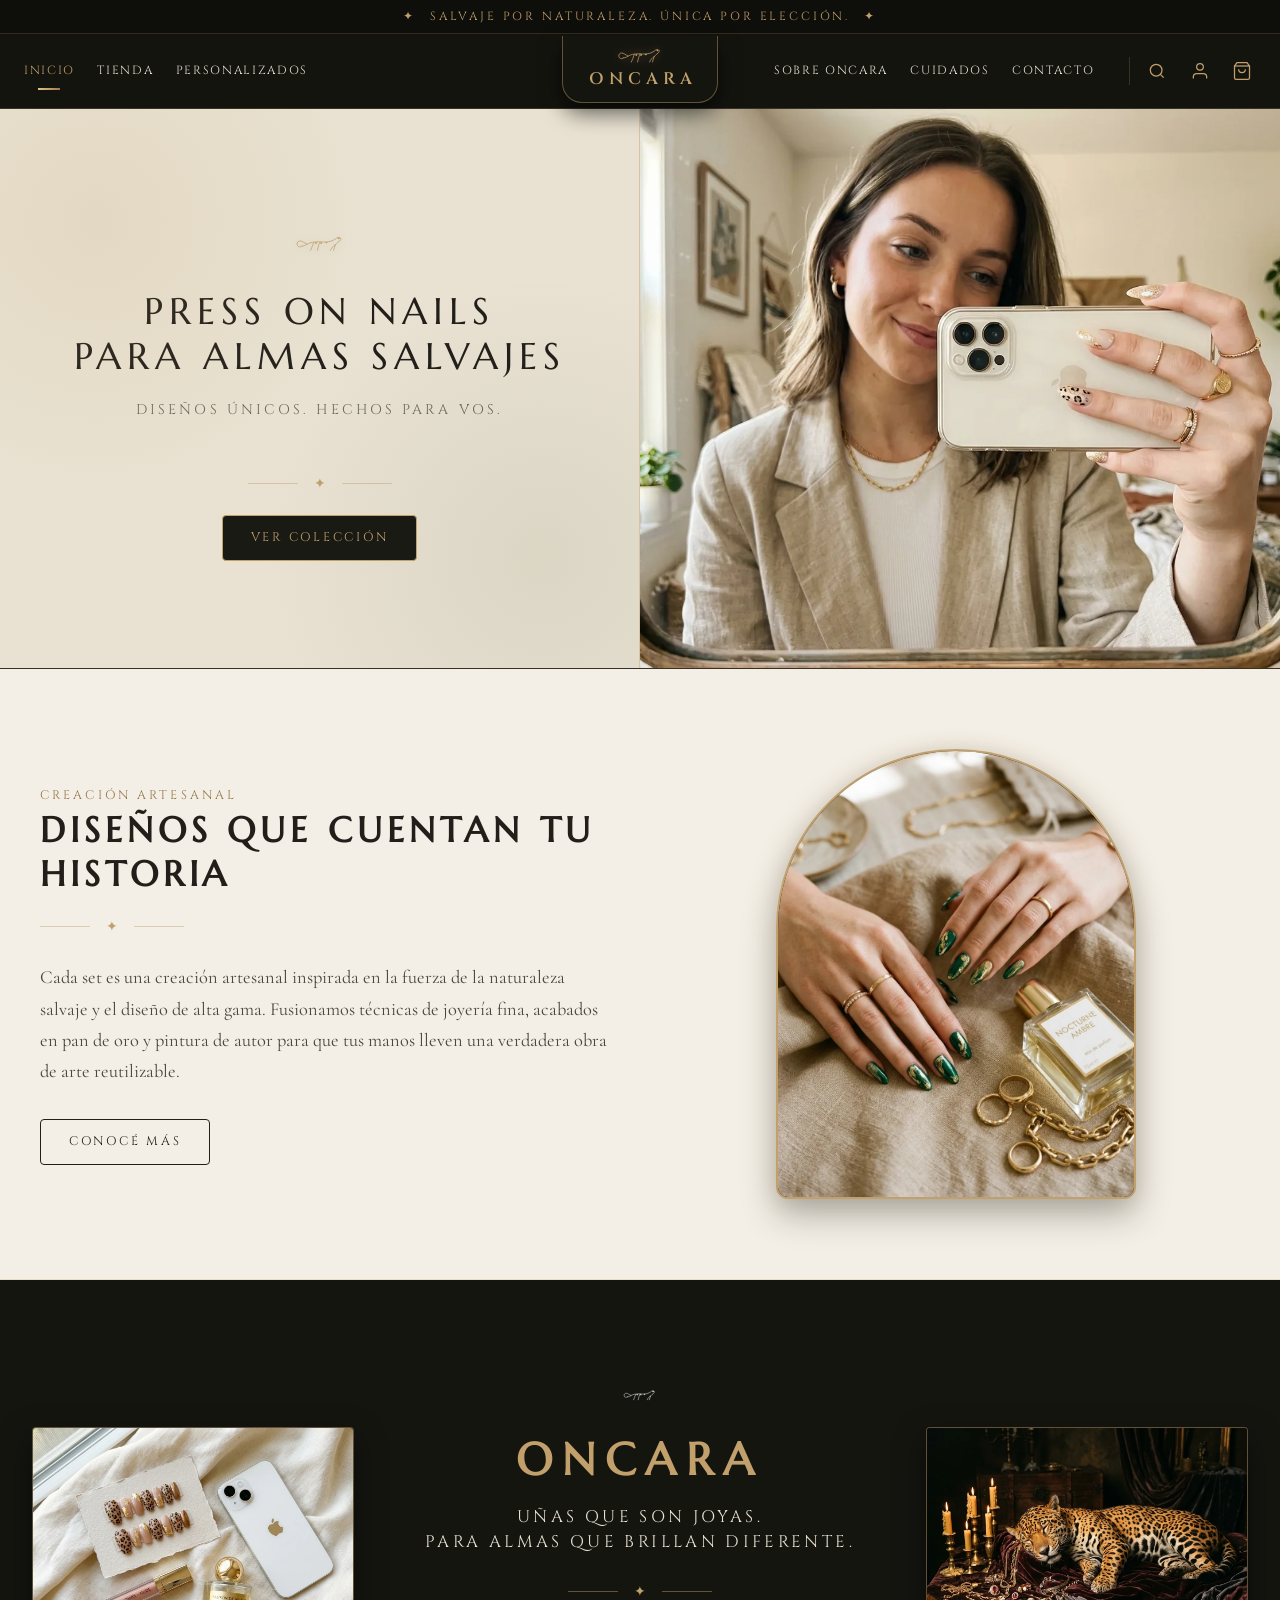
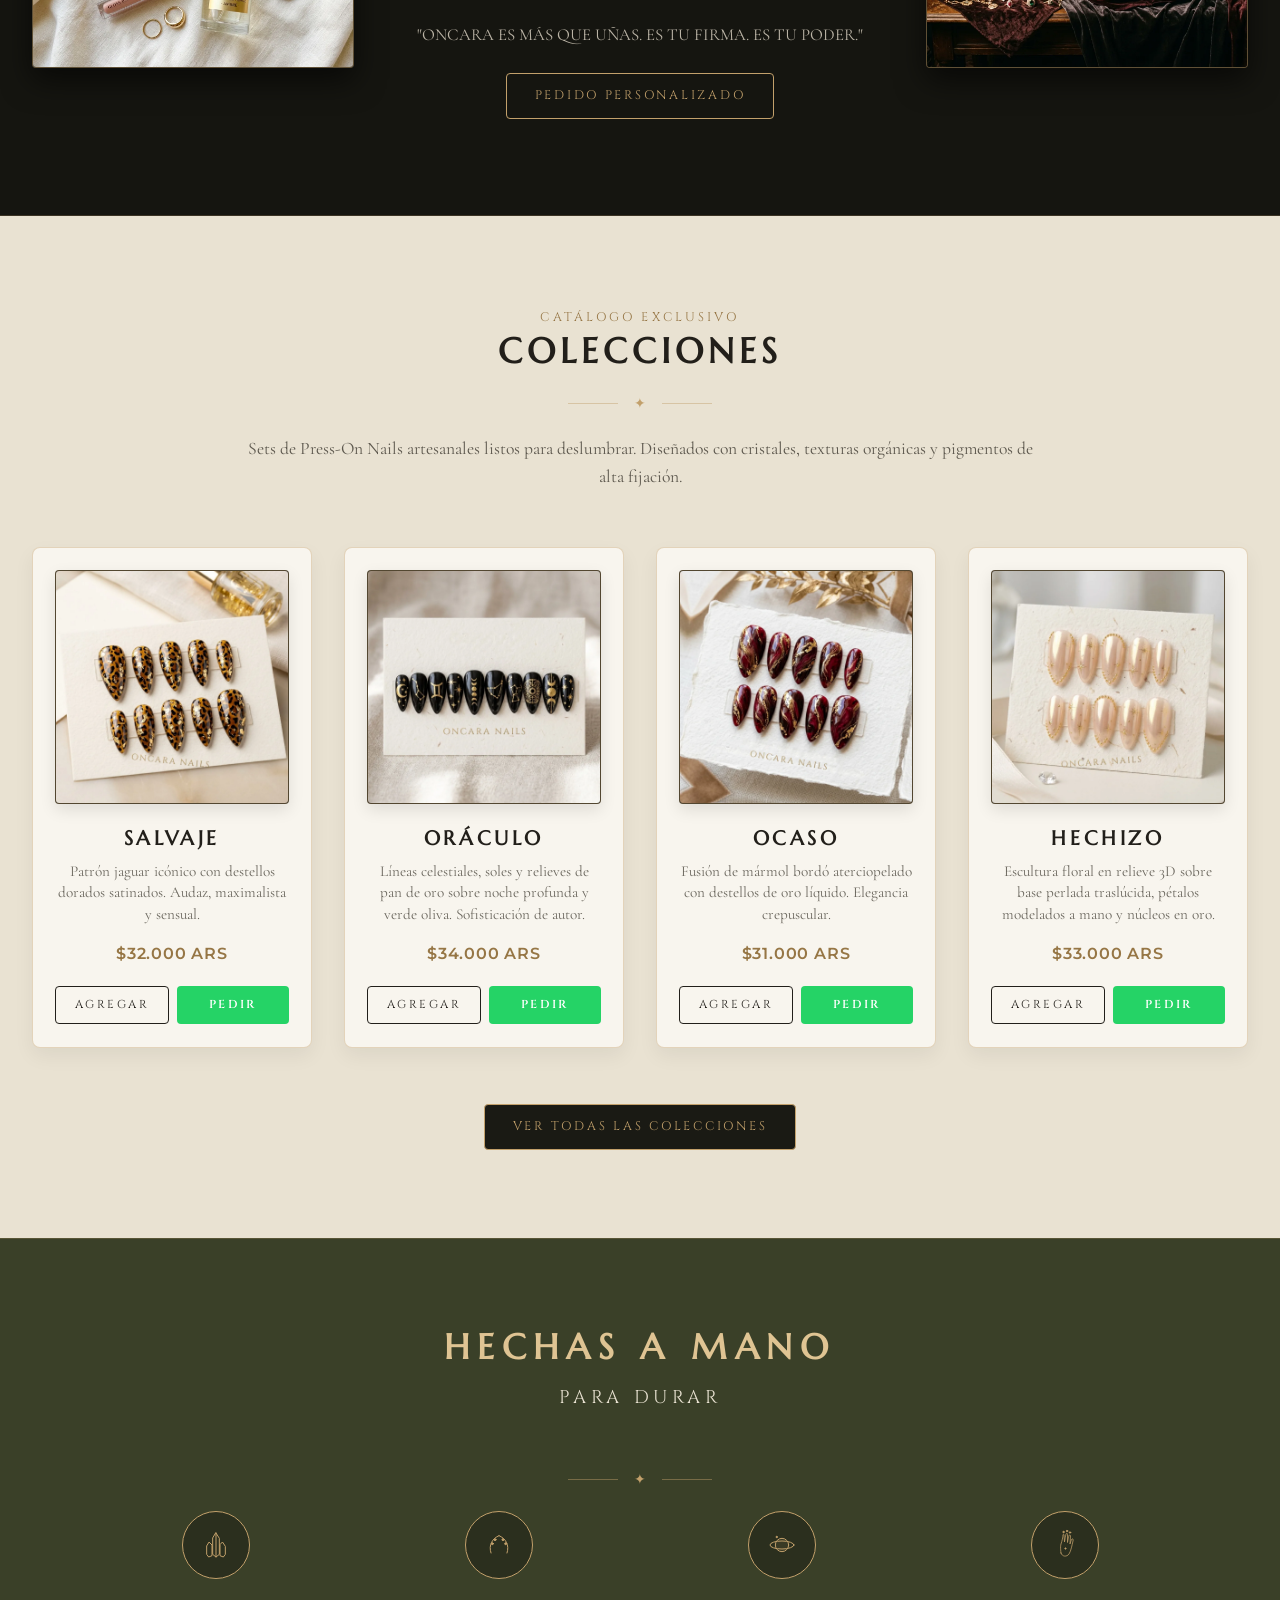
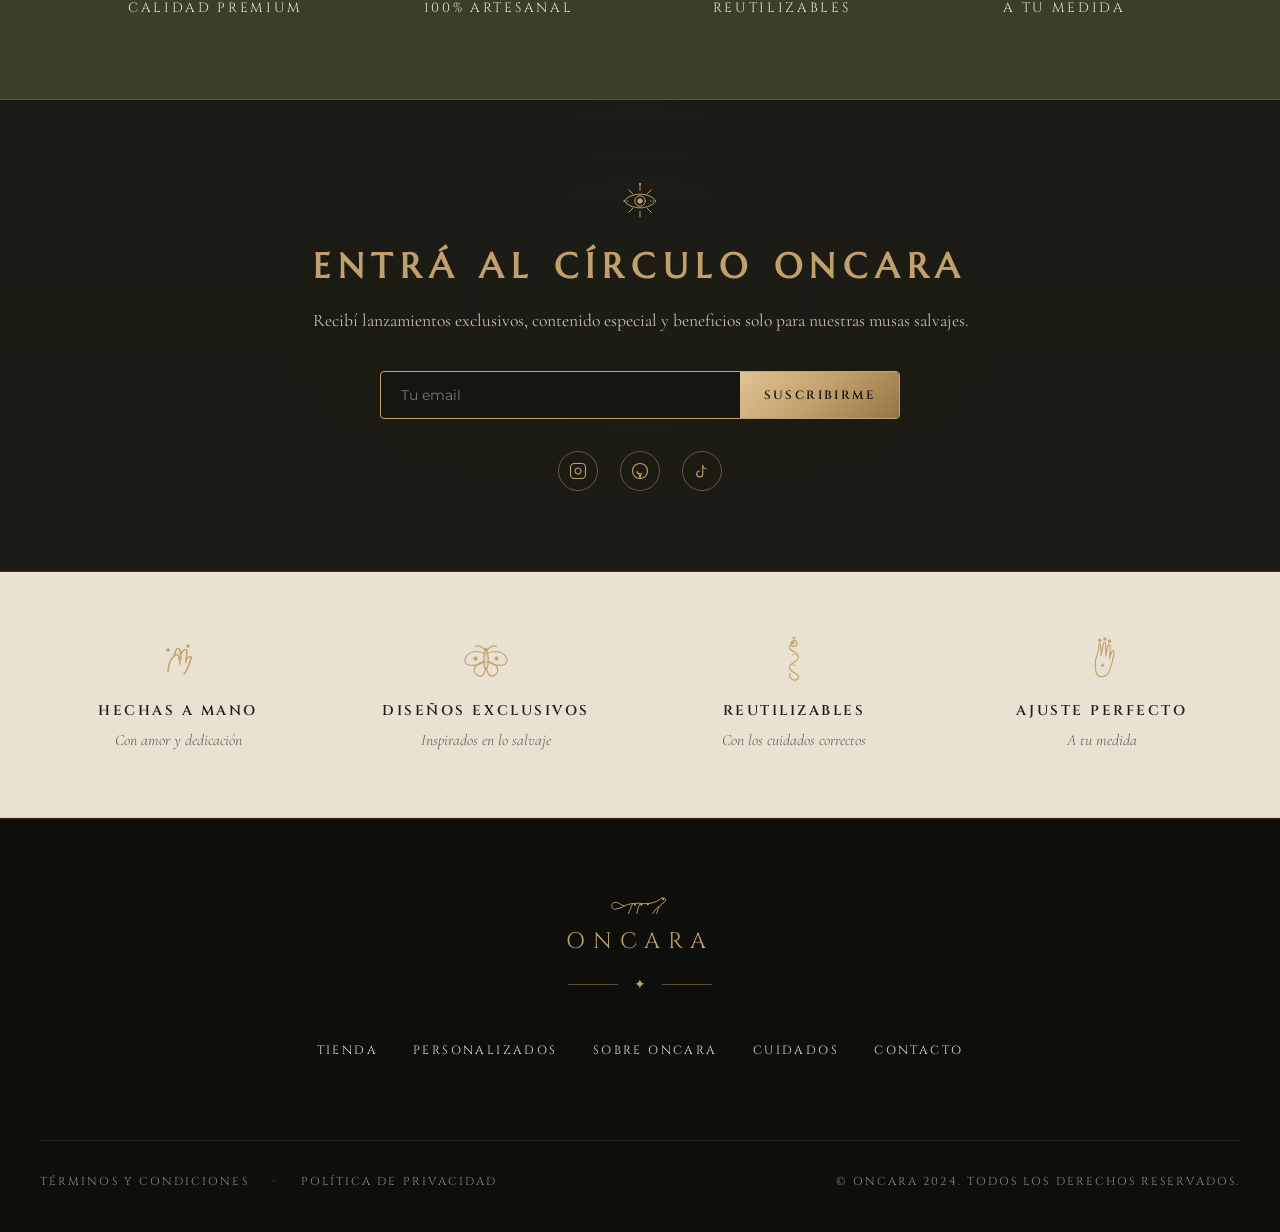
==== commit 9bb4a3d1: "Mejoras de accesibilidad y rendimiento (UI/UX Pro Max) - Imagenes en WebP (8.8 MB -> 1.5 MB), lazy l" ====
--- a/index.html
+++ b/index.html
@@ -12,6 +12,7 @@
   <link rel="icon" type="image/svg+xml" href="assets/icons/logo-jaguar.svg">
 </head>
 <body>
+  <a href="#contenido" class="skip-link">Saltar al contenido</a>
 
   <!-- Top Announcement Bar -->
   <div class="header-top-banner">
@@ -32,7 +33,7 @@
 
       <!-- Center Hanging Logo Badge -->
       <a href="index.html" class="brand-center-badge">
-        <img src="assets/icons/logo-jaguar.svg" alt="Oncara Jaguar" class="brand-logo-img">
+        <img width="100" height="40" src="assets/icons/logo-jaguar.svg" alt="Oncara Jaguar" class="brand-logo-img">
         <span class="brand-title">ONCARA</span>
       </a>
 
@@ -71,7 +72,7 @@
     <div>
       <button class="mobile-nav-close" aria-label="Cerrar">&times;</button>
       <div style="text-align:center; margin-top:1.5rem;">
-        <img src="assets/icons/logo-jaguar.svg" alt="Oncara" style="width:48px; margin:0 auto 8px;">
+        <img width="100" height="40" src="assets/icons/logo-jaguar.svg" alt="Oncara" style="width:48px; margin:0 auto 8px;">
         <span class="font-caps" style="color:var(--gold); letter-spacing:0.3em; font-size:1.1rem;">ONCARA</span>
       </div>
       <ul class="mobile-nav-links">
@@ -90,12 +91,12 @@
   </aside>
 
   <!-- HERO SECTION (Split Left Cream / Right Dark Hand) -->
-  <section class="hero-split-section">
+  <section id="contenido" class="hero-split-section">
     <div class="hero-left-cream">
       <div class="hero-botanical-bg"></div>
       
       <!-- Brand Emblem Icon -->
-      <img src="assets/icons/logo-jaguar.svg" alt="Oncara Jaguar" class="hero-mystic-icon">
+      <img width="100" height="40" src="assets/icons/logo-jaguar.svg" alt="Oncara Jaguar" class="hero-mystic-icon">
 
       <h1 class="hero-title">
         PRESS ON NAILS<br>
@@ -116,7 +117,7 @@
     </div>
 
     <div class="hero-right-dark">
-      <img src="assets/images/hero_hand_master.jpg?v=oncara5" alt="Press On Nails y Joyas de Oro Oncara" class="hero-photo-hand">
+      <img fetchpriority="high" width="1200" height="896" src="assets/images/hero_hand_master.webp?v=oncara5" alt="Press On Nails y Joyas de Oro Oncara" class="hero-photo-hand">
     </div>
   </section>
 
@@ -142,7 +143,7 @@
 
       <div class="history-image-col">
         <div class="ornate-mirror-frame">
-          <img src="assets/images/mirror_hand_master.jpg?v=oncara5" alt="Uñas de lujo y marco dorado Oncara" class="ornate-mirror-img">
+          <img loading="lazy" decoding="async" width="896" height="1200" src="assets/images/mirror_hand_master.webp?v=oncara5" alt="Uñas de lujo y marco dorado Oncara" class="ornate-mirror-img">
         </div>
       </div>
     </div>
@@ -152,11 +153,11 @@
   <section class="section-brand-banner">
     <div class="brand-banner-grid">
       <div class="brand-banner-side-img">
-        <img src="assets/images/box_pack_master.jpg?v=oncara5" alt="Packaging y sets de lujo Oncara">
+        <img loading="lazy" decoding="async" width="1200" height="896" src="assets/images/box_pack_master.webp?v=oncara5" alt="Packaging y sets de lujo Oncara">
       </div>
 
       <div class="brand-banner-center">
-        <img src="assets/icons/logo-jaguar.svg" alt="Oncara Jaguar" style="width:36px; height:36px; margin:0 auto 0.75rem; display:block; filter:brightness(0) invert(1) opacity(0.85);">
+        <img loading="lazy" decoding="async" width="100" height="40" src="assets/icons/logo-jaguar.svg" alt="Oncara Jaguar" style="width:36px; height:36px; margin:0 auto 0.75rem; display:block; filter:brightness(0) invert(1) opacity(0.85);">
         <h2 class="brand-banner-title">ONCARA</h2>
         <p class="brand-banner-sub">
           UÑAS QUE SON JOYAS.<br>
@@ -174,7 +175,7 @@
       </div>
 
       <div class="brand-banner-side-img">
-        <img src="assets/images/leopard_jewelry_master.jpg" alt="Joyas y uñas salvajes Oncara">
+        <img loading="lazy" decoding="async" width="1200" height="896" src="assets/images/leopard_jewelry_master.webp" alt="Joyas y uñas salvajes Oncara">
       </div>
     </div>
   </section>
@@ -197,13 +198,13 @@
         <!-- Card 1: SALVAJE -->
         <div class="collection-card">
           <div class="card-img-wrapper">
-            <img src="assets/images/card_prod_salvaje.jpg?v=oncara5" alt="Set Salvaje">
+            <img loading="lazy" decoding="async" width="1024" height="1024" src="assets/images/card_prod_salvaje.webp?v=oncara5" alt="Set Salvaje">
           </div>
           <h3 class="card-title">SALVAJE</h3>
           <p class="card-desc">Patrón jaguar icónico con destellos dorados satinados. Audaz, maximalista y sensual.</p>
           <div class="card-price">$32.000 ARS</div>
           <div class="card-actions">
-            <button class="btn btn-outline-dark" onclick="addToCart('Set Salvaje', '$32.000 ARS', 'assets/images/card_prod_salvaje.jpg?v=oncara5')">AGREGAR</button>
+            <button class="btn btn-outline-dark" onclick="addToCart('Set Salvaje', '$32.000 ARS', 'assets/images/card_prod_salvaje.webp?v=oncara5')">AGREGAR</button>
             <a href="https://wa.me/5491165464483?text=Hola!%20Quiero%20consultar%20por%20el%20set%20Salvaje" target="_blank" class="btn btn-whatsapp" title="Pedir por WhatsApp">PEDIR</a>
           </div>
         </div>
@@ -211,13 +212,13 @@
         <!-- Card 2: ORÁCULO -->
         <div class="collection-card">
           <div class="card-img-wrapper">
-            <img src="assets/images/card_prod_oraculo.jpg?v=oncara5" alt="Set Oráculo">
+            <img loading="lazy" decoding="async" width="1024" height="1024" src="assets/images/card_prod_oraculo.webp?v=oncara5" alt="Set Oráculo">
           </div>
           <h3 class="card-title">ORÁCULO</h3>
           <p class="card-desc">Líneas celestiales, soles y relieves de pan de oro sobre noche profunda y verde oliva. Sofisticación de autor.</p>
           <div class="card-price">$34.000 ARS</div>
           <div class="card-actions">
-            <button class="btn btn-outline-dark" onclick="addToCart('Set Oráculo', '$34.000 ARS', 'assets/images/card_prod_oraculo.jpg?v=oncara5')">AGREGAR</button>
+            <button class="btn btn-outline-dark" onclick="addToCart('Set Oráculo', '$34.000 ARS', 'assets/images/card_prod_oraculo.webp?v=oncara5')">AGREGAR</button>
             <a href="https://wa.me/5491165464483?text=Hola!%20Quiero%20consultar%20por%20el%20set%20Oráculo" target="_blank" class="btn btn-whatsapp" title="Pedir por WhatsApp">PEDIR</a>
           </div>
         </div>
@@ -225,13 +226,13 @@
         <!-- Card 3: OCASO -->
         <div class="collection-card">
           <div class="card-img-wrapper">
-            <img src="assets/images/card_prod_ocaso.jpg?v=oncara5" alt="Set Ocaso">
+            <img loading="lazy" decoding="async" width="1024" height="1024" src="assets/images/card_prod_ocaso.webp?v=oncara5" alt="Set Ocaso">
           </div>
           <h3 class="card-title">OCASO</h3>
           <p class="card-desc">Fusión de mármol bordó aterciopelado con destellos de oro líquido. Elegancia crepuscular.</p>
           <div class="card-price">$31.000 ARS</div>
           <div class="card-actions">
-            <button class="btn btn-outline-dark" onclick="addToCart('Set Ocaso', '$31.000 ARS', 'assets/images/card_prod_ocaso.jpg?v=oncara5')">AGREGAR</button>
+            <button class="btn btn-outline-dark" onclick="addToCart('Set Ocaso', '$31.000 ARS', 'assets/images/card_prod_ocaso.webp?v=oncara5')">AGREGAR</button>
             <a href="https://wa.me/5491165464483?text=Hola!%20Quiero%20consultar%20por%20el%20set%20Ocaso" target="_blank" class="btn btn-whatsapp" title="Pedir por WhatsApp">PEDIR</a>
           </div>
         </div>
@@ -239,13 +240,13 @@
         <!-- Card 4: HECHIZO -->
         <div class="collection-card">
           <div class="card-img-wrapper">
-            <img src="assets/images/card_prod_hechizo.jpg?v=oncara5" alt="Set Hechizo">
+            <img loading="lazy" decoding="async" width="1024" height="1024" src="assets/images/card_prod_hechizo.webp?v=oncara5" alt="Set Hechizo">
           </div>
           <h3 class="card-title">HECHIZO</h3>
           <p class="card-desc">Escultura floral en relieve 3D sobre base perlada traslúcida, pétalos modelados a mano y núcleos en oro.</p>
           <div class="card-price">$33.000 ARS</div>
           <div class="card-actions">
-            <button class="btn btn-outline-dark" onclick="addToCart('Set Hechizo', '$33.000 ARS', 'assets/images/card_prod_hechizo.jpg?v=oncara5')">AGREGAR</button>
+            <button class="btn btn-outline-dark" onclick="addToCart('Set Hechizo', '$33.000 ARS', 'assets/images/card_prod_hechizo.webp?v=oncara5')">AGREGAR</button>
             <a href="https://wa.me/5491165464483?text=Hola!%20Quiero%20consultar%20por%20el%20set%20Hechizo" target="_blank" class="btn btn-whatsapp" title="Pedir por WhatsApp">PEDIR</a>
           </div>
         </div>
@@ -273,28 +274,28 @@
       <div class="olive-features-grid">
         <div class="olive-feature-item">
           <div class="olive-icon-circle">
-            <img src="assets/icons/badge-crystals.svg" alt="Calidad Premium">
+            <img loading="lazy" decoding="async" width="48" height="48" src="assets/icons/badge-crystals.svg" alt="Calidad Premium">
           </div>
           <span class="olive-feature-label">CALIDAD PREMIUM</span>
         </div>
 
         <div class="olive-feature-item">
           <div class="olive-icon-circle">
-            <img src="assets/icons/badge-wreath.svg" alt="100% Artesanal">
+            <img loading="lazy" decoding="async" width="48" height="48" src="assets/icons/badge-wreath.svg" alt="100% Artesanal">
           </div>
           <span class="olive-feature-label">100% ARTESANAL</span>
         </div>
 
         <div class="olive-feature-item">
           <div class="olive-icon-circle">
-            <img src="assets/icons/badge-planet.svg" alt="Reutilizables">
+            <img loading="lazy" decoding="async" width="48" height="48" src="assets/icons/badge-planet.svg" alt="Reutilizables">
           </div>
           <span class="olive-feature-label">REUTILIZABLES</span>
         </div>
 
         <div class="olive-feature-item">
           <div class="olive-icon-circle">
-            <img src="assets/icons/mystic-hand.svg" alt="A Tu Medida">
+            <img loading="lazy" decoding="async" width="48" height="64" src="assets/icons/mystic-hand.svg" alt="A Tu Medida">
           </div>
           <span class="olive-feature-label">A TU MEDIDA</span>
         </div>
@@ -305,7 +306,7 @@
   <!-- SECTION: NEWSLETTER "ENTRÁ AL CÍRCULO ONCARA" -->
   <section class="section-newsletter">
     <div class="newsletter-box">
-      <img src="assets/icons/eye-rays.svg" alt="Ojo Cósmico" style="width:42px; margin:0 auto 1rem;">
+      <img loading="lazy" decoding="async" width="64" height="64" src="assets/icons/eye-rays.svg" alt="Ojo Cósmico" style="width:42px; margin:0 auto 1rem;">
       <h2 class="newsletter-title">ENTRÁ AL CÍRCULO ONCARA</h2>
       <p class="newsletter-desc">
         Recibí lanzamientos exclusivos, contenido especial y beneficios solo para nuestras musas salvajes.
@@ -334,25 +335,25 @@
   <section class="section-values-bar">
     <div class="values-grid">
       <div class="value-item">
-        <img src="assets/icons/care-hands.svg" alt="Hechas a mano" class="value-icon">
+        <img loading="lazy" decoding="async" width="48" height="48" src="assets/icons/care-hands.svg" alt="Hechas a mano" class="value-icon">
         <h4 class="value-title">HECHAS A MANO</h4>
         <span class="value-subtitle">Con amor y dedicación</span>
       </div>
 
       <div class="value-item">
-        <img src="assets/icons/moth.svg" alt="Diseños exclusivos" class="value-icon">
+        <img loading="lazy" decoding="async" width="64" height="48" src="assets/icons/moth.svg" alt="Diseños exclusivos" class="value-icon">
         <h4 class="value-title">DISEÑOS EXCLUSIVOS</h4>
         <span class="value-subtitle">Inspirados en lo salvaje</span>
       </div>
 
       <div class="value-item">
-        <img src="assets/icons/snake.svg" alt="Reutilizables" class="value-icon">
+        <img loading="lazy" decoding="async" width="48" height="64" src="assets/icons/snake.svg" alt="Reutilizables" class="value-icon">
         <h4 class="value-title">REUTILIZABLES</h4>
         <span class="value-subtitle">Con los cuidados correctos</span>
       </div>
 
       <div class="value-item">
-        <img src="assets/icons/mystic-hand.svg" alt="Ajuste perfecto" class="value-icon">
+        <img loading="lazy" decoding="async" width="48" height="64" src="assets/icons/mystic-hand.svg" alt="Ajuste perfecto" class="value-icon">
         <h4 class="value-title">AJUSTE PERFECTO</h4>
         <span class="value-subtitle">A tu medida</span>
       </div>
@@ -363,7 +364,7 @@
   <footer class="main-footer">
     <div class="footer-top">
       <div class="footer-logo-wrap">
-        <img src="assets/icons/logo-jaguar.svg" alt="Oncara Jaguar" class="footer-logo-img">
+        <img loading="lazy" decoding="async" width="100" height="40" src="assets/icons/logo-jaguar.svg" alt="Oncara Jaguar" class="footer-logo-img">
         <span class="footer-brand-name">ONCARA</span>
         <div class="ornament-divider" style="margin: 0.8rem 0;">
           <span class="ornament-star">✦</span>
--- a/css/style.css
+++ b/css/style.css
@@ -244,6 +244,9 @@
   color: var(--gold);
   cursor: pointer;
   padding: 4px;
+  min-width: 44px;
+  min-height: 44px;
+  margin: -8px;
   display: flex;
   align-items: center;
   justify-content: center;
@@ -286,6 +289,10 @@
   border: none;
   cursor: pointer;
   padding: 8px;
+  min-width: 44px;
+  min-height: 44px;
+  justify-content: center;
+  align-items: center;
   flex-direction: column;
   gap: 5px;
 }
@@ -306,6 +313,7 @@
   width: 85%;
   max-width: 360px;
   height: 100vh;
+  height: 100dvh;
   background-color: var(--bg-dark);
   border-left: 1px solid var(--border-gold);
   padding: 2.5rem 1.8rem;
@@ -337,6 +345,8 @@
   color: var(--gold);
   font-size: 1.8rem;
   cursor: pointer;
+  min-width: 44px;
+  min-height: 44px;
 }
 
 .mobile-nav-links {
@@ -2575,6 +2585,7 @@
   width: 90%;
   max-width: 420px;
   height: 100vh;
+  height: 100dvh;
   background-color: #171711;
   border-left: 1px solid var(--border-gold);
   z-index: 2001;
@@ -2609,6 +2620,8 @@
   color: var(--gold);
   font-size: 1.8rem;
   cursor: pointer;
+  min-width: 44px;
+  min-height: 44px;
 }
 
 .cart-items-body {
@@ -3036,3 +3049,49 @@
     letter-spacing: 0.12em;
   }
 }
+
+
+/* Accessibility: skip link, keyboard focus, reduced motion */
+.skip-link {
+  position: absolute;
+  top: -100px;
+  left: 1rem;
+  z-index: 3000;
+  padding: 12px 20px;
+  background: var(--gold);
+  color: var(--bg-dark);
+  font-family: var(--font-sans);
+  font-size: 0.8rem;
+  font-weight: 600;
+  letter-spacing: 0.1em;
+  text-decoration: none;
+  border-radius: var(--radius-sm);
+  transition: none;
+}
+
+.skip-link:focus {
+  top: 1rem;
+}
+
+a:focus-visible,
+button:focus-visible,
+input:focus-visible,
+select:focus-visible,
+textarea:focus-visible,
+summary:focus-visible,
+[tabindex]:focus-visible {
+  outline: 2px solid var(--gold-light);
+  outline-offset: 3px;
+}
+
+@media (prefers-reduced-motion: reduce) {
+  html {
+    scroll-behavior: auto;
+  }
+
+  *, *::before, *::after {
+    animation-duration: 0.01ms !important;
+    animation-iteration-count: 1 !important;
+    transition-duration: 0.01ms !important;
+  }
+}
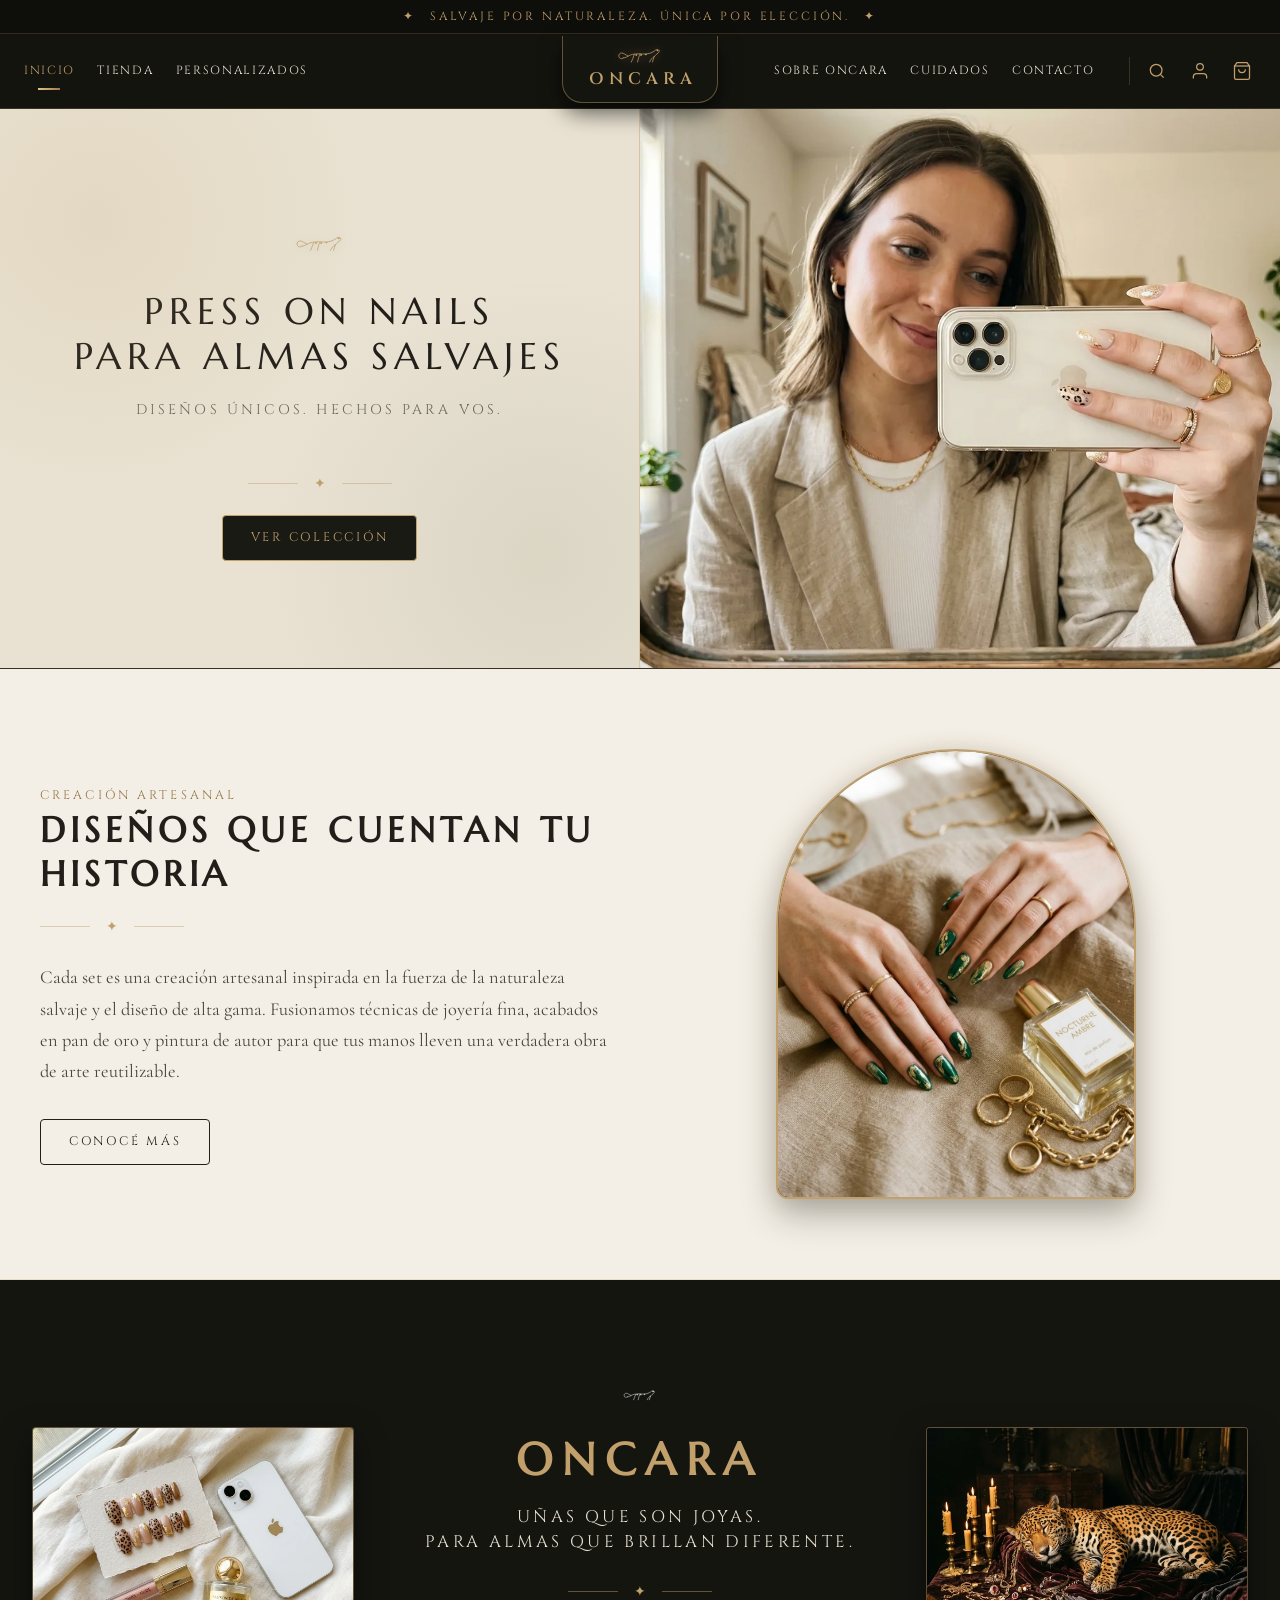
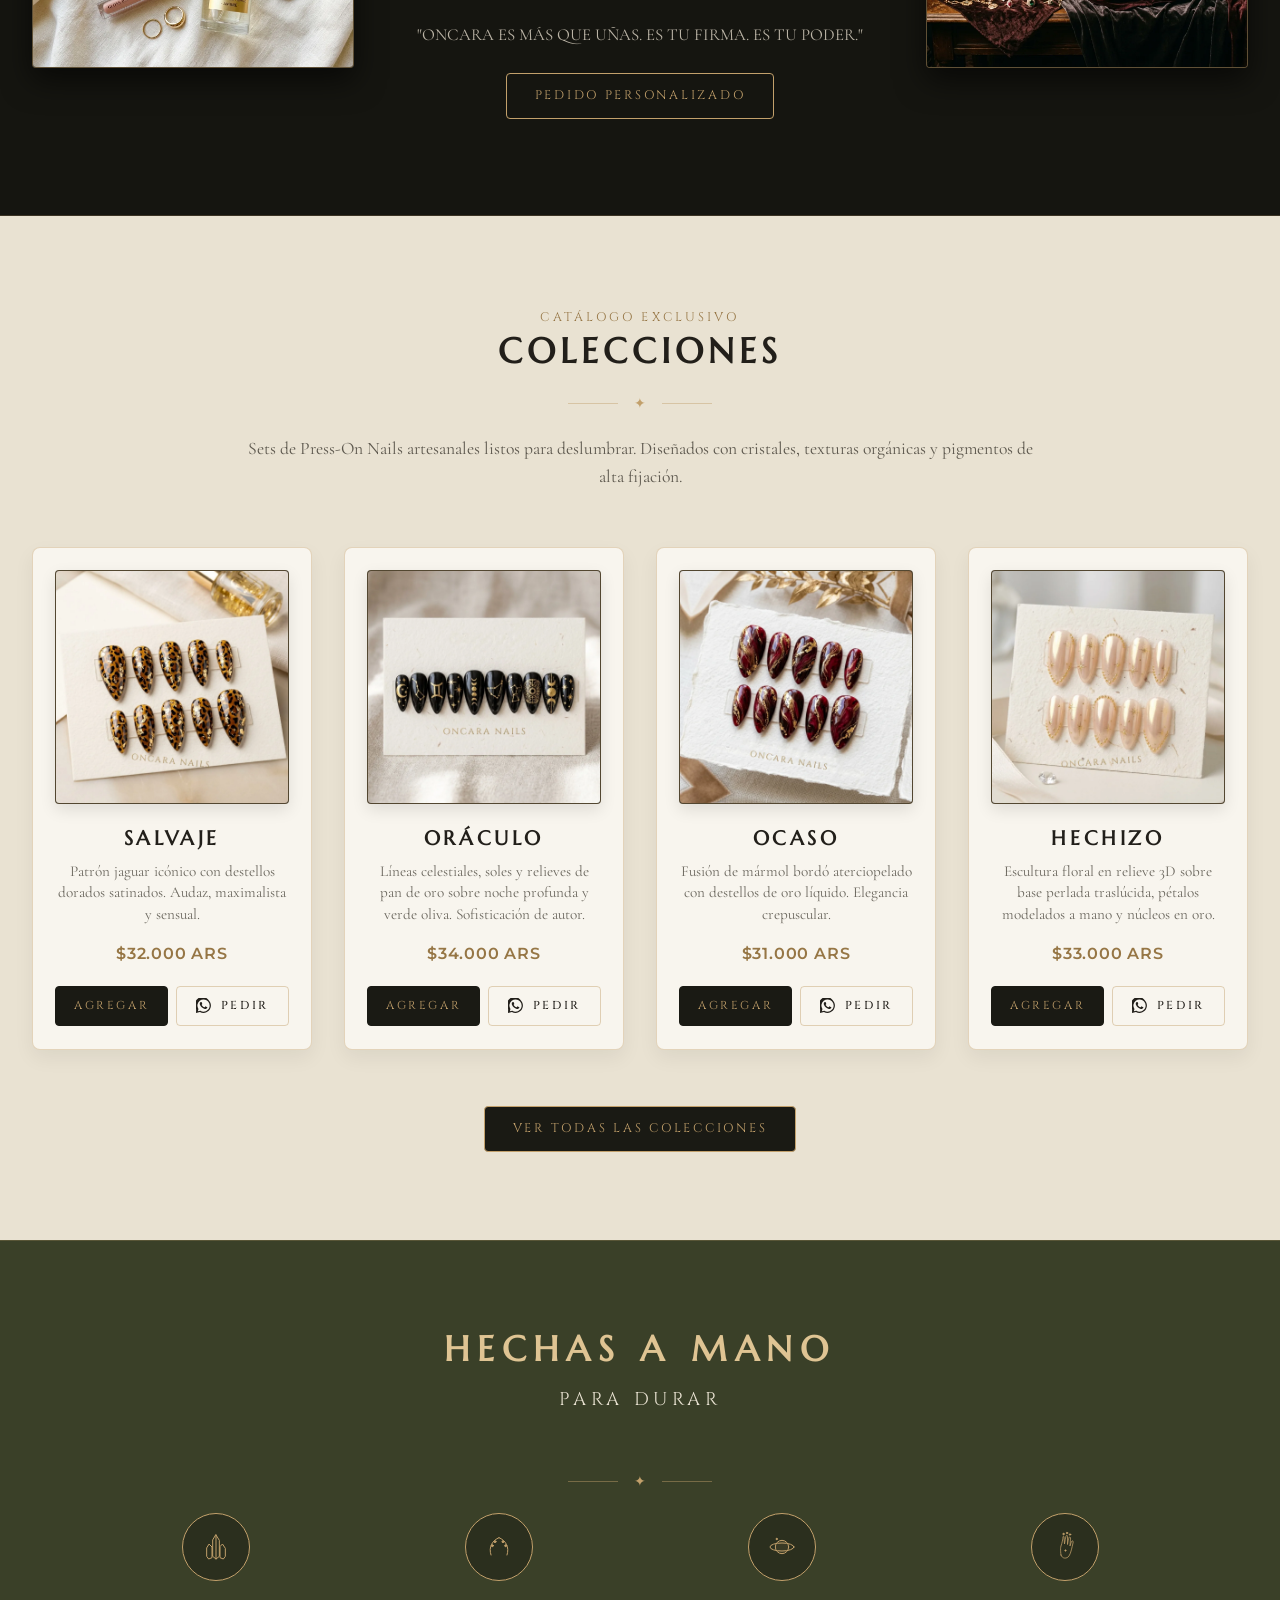
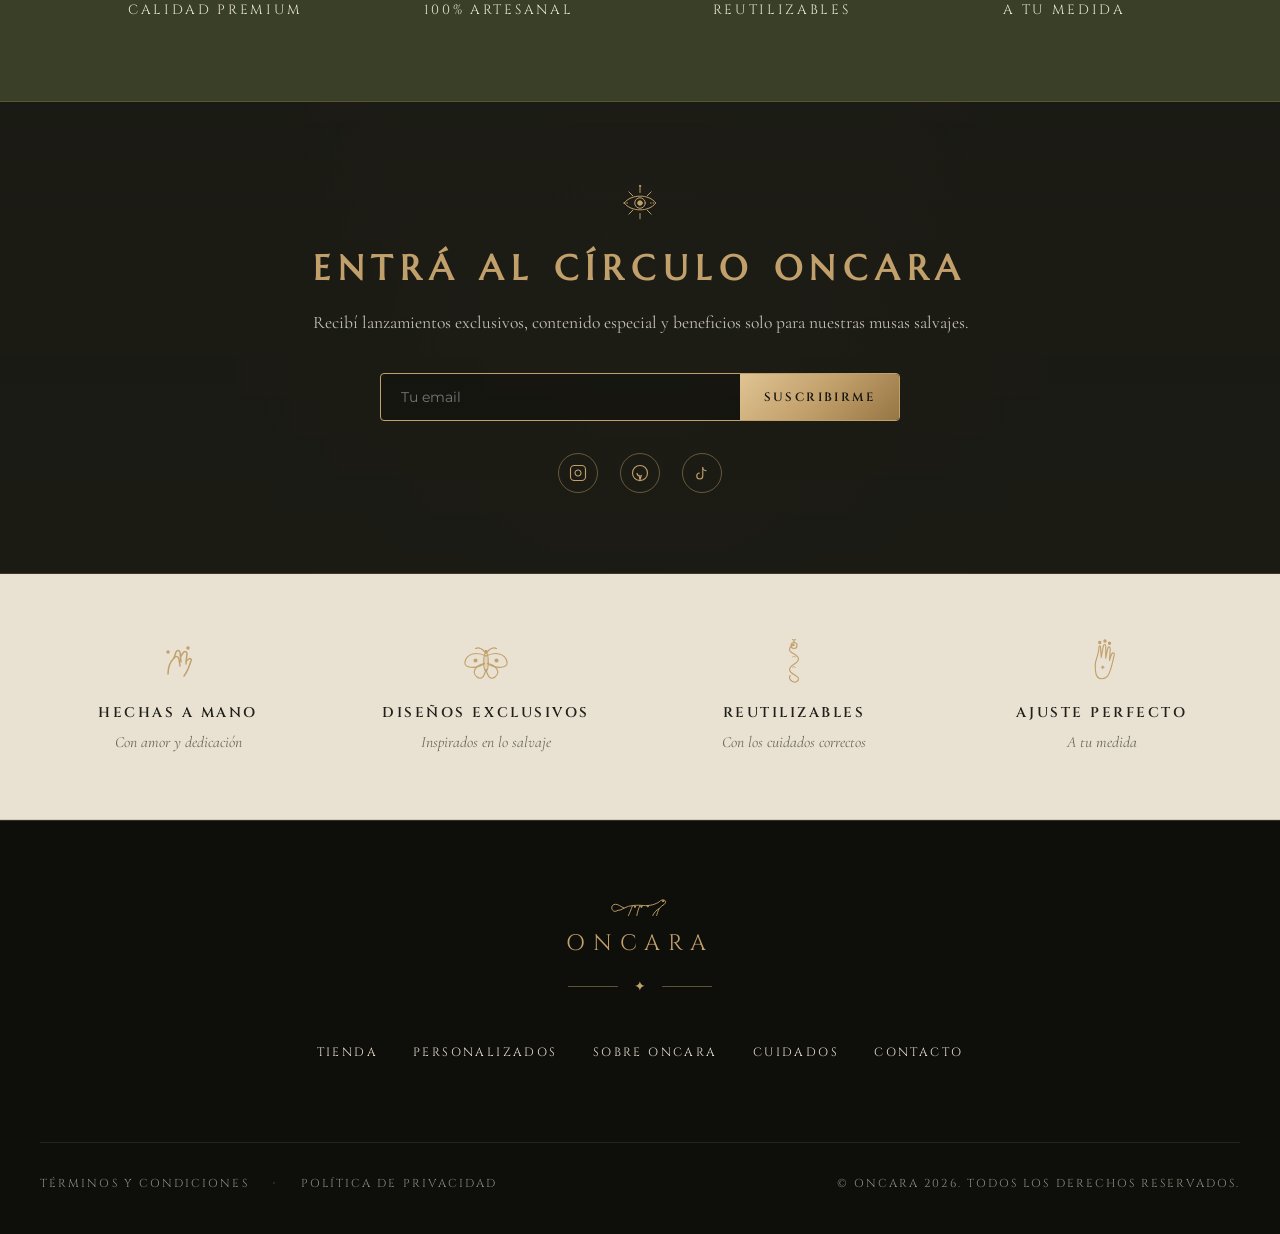
==== commit 90d999b7: "Botones de marca, jerarquia en tarjetas y ajustes mobile - WhatsApp en dorado con icono en lugar del" ====
--- a/index.html
+++ b/index.html
@@ -387,7 +387,7 @@
         <a href="#">POLÍTICA DE PRIVACIDAD</a>
       </div>
       <div>
-        <span>© ONCARA 2024. TODOS LOS DERECHOS RESERVADOS.</span>
+        <span>© ONCARA 2026. TODOS LOS DERECHOS RESERVADOS.</span>
       </div>
     </div>
   </footer>
--- a/css/style.css
+++ b/css/style.css
@@ -488,15 +488,55 @@
 }
 
 .btn-whatsapp {
-  background-color: #25D366;
-  color: #fff;
-  border: none;
+  background: var(--gold-gradient);
+  color: #151510;
+  border: 1px solid var(--gold-light);
   font-weight: 600;
 }
 
+.btn-whatsapp::before {
+  content: "";
+  width: 15px;
+  height: 15px;
+  flex-shrink: 0;
+  background-color: currentColor;
+  -webkit-mask: url("data:image/svg+xml,%3Csvg xmlns='http://www.w3.org/2000/svg' viewBox='0 0 24 24'%3E%3Cpath d='M17.47 14.38c-.3-.15-1.76-.87-2.03-.97-.27-.1-.47-.15-.67.15-.2.3-.77.97-.94 1.17-.17.2-.35.22-.65.07-.3-.15-1.26-.46-2.4-1.48-.89-.79-1.49-1.77-1.66-2.07-.17-.3-.02-.46.13-.61.13-.13.3-.35.45-.52.15-.17.2-.3.3-.5.1-.2.05-.37-.02-.52-.08-.15-.67-1.62-.92-2.22-.24-.58-.49-.5-.67-.51h-.57c-.2 0-.52.07-.79.37-.27.3-1.04 1.02-1.04 2.48s1.07 2.88 1.21 3.08c.15.2 2.1 3.2 5.08 4.49.71.31 1.26.49 1.69.63.71.23 1.36.2 1.87.12.57-.09 1.76-.72 2.01-1.41.25-.69.25-1.29.17-1.41-.07-.12-.27-.2-.57-.35zM12.04 21.8h-.01a9.8 9.8 0 0 1-5-1.37l-.36-.21-3.72.98 1-3.63-.24-.37a9.82 9.82 0 0 1 15.29-12.1 9.75 9.75 0 0 1 2.87 6.95c0 5.42-4.41 9.83-9.83 9.83zm8.36-18.2A11.8 11.8 0 0 0 .2 17.84L-.02 24l6.3-1.65a11.8 11.8 0 0 0 5.75 1.47h.01c6.51 0 11.81-5.3 11.81-11.82 0-3.16-1.23-6.12-3.46-8.36z'/%3E%3C/svg%3E") center / contain no-repeat;
+  mask: url("data:image/svg+xml,%3Csvg xmlns='http://www.w3.org/2000/svg' viewBox='0 0 24 24'%3E%3Cpath d='M17.47 14.38c-.3-.15-1.76-.87-2.03-.97-.27-.1-.47-.15-.67.15-.2.3-.77.97-.94 1.17-.17.2-.35.22-.65.07-.3-.15-1.26-.46-2.4-1.48-.89-.79-1.49-1.77-1.66-2.07-.17-.3-.02-.46.13-.61.13-.13.3-.35.45-.52.15-.17.2-.3.3-.5.1-.2.05-.37-.02-.52-.08-.15-.67-1.62-.92-2.22-.24-.58-.49-.5-.67-.51h-.57c-.2 0-.52.07-.79.37-.27.3-1.04 1.02-1.04 2.48s1.07 2.88 1.21 3.08c.15.2 2.1 3.2 5.08 4.49.71.31 1.26.49 1.69.63.71.23 1.36.2 1.87.12.57-.09 1.76-.72 2.01-1.41.25-.69.25-1.29.17-1.41-.07-.12-.27-.2-.57-.35zM12.04 21.8h-.01a9.8 9.8 0 0 1-5-1.37l-.36-.21-3.72.98 1-3.63-.24-.37a9.82 9.82 0 0 1 15.29-12.1 9.75 9.75 0 0 1 2.87 6.95c0 5.42-4.41 9.83-9.83 9.83zm8.36-18.2A11.8 11.8 0 0 0 .2 17.84L-.02 24l6.3-1.65a11.8 11.8 0 0 0 5.75 1.47h.01c6.51 0 11.81-5.3 11.81-11.82 0-3.16-1.23-6.12-3.46-8.36z'/%3E%3C/svg%3E") center / contain no-repeat;
+}
+
 .btn-whatsapp:hover {
-  background-color: #1EBE5D;
-  box-shadow: 0 4px 15px rgba(37, 211, 102, 0.4);
+  background: #E8D1A8;
+  box-shadow: 0 0 20px rgba(194, 160, 107, 0.6);
+}
+
+/* Product cards: AGREGAR is the primary action, PEDIR the secondary one */
+.card-actions .btn-outline-dark,
+.item-btns .btn-outline-dark {
+  background: #1A1A14;
+  color: var(--gold);
+  border-color: #1A1A14;
+}
+
+.card-actions .btn-outline-dark:hover,
+.item-btns .btn-outline-dark:hover {
+  background: var(--gold);
+  color: #1A1A14;
+  border-color: var(--gold);
+}
+
+.card-actions .btn-whatsapp,
+.item-btns .btn-whatsapp {
+  background: transparent;
+  color: var(--text-dark);
+  border: 1px solid var(--border-gold);
+  font-weight: 500;
+}
+
+.card-actions .btn-whatsapp:hover,
+.item-btns .btn-whatsapp:hover {
+  background: rgba(194, 160, 107, 0.15);
+  border-color: var(--gold);
+  box-shadow: none;
 }
 
 /* Section Dividers & Ornaments */
@@ -994,6 +1034,21 @@
 
 .newsletter-btn:hover {
   background: #E8D1A8;
+}
+
+@media (max-width: 480px) {
+  .newsletter-form {
+    flex-direction: column;
+  }
+
+  .newsletter-input {
+    min-width: 0;
+    text-align: center;
+  }
+
+  .newsletter-btn {
+    padding: 14px 24px;
+  }
 }
 
 .social-links {
@@ -2455,6 +2510,16 @@
   border-top: 1px solid #ECE7DC;
   border-bottom: 1px solid #ECE7DC;
   padding: 6px 0;
+  flex-wrap: wrap;
+  row-gap: 4px;
+}
+
+.item-specs span {
+  white-space: nowrap;
+}
+
+.item-specs span:nth-child(even) {
+  display: none;
 }
 
 .item-price {
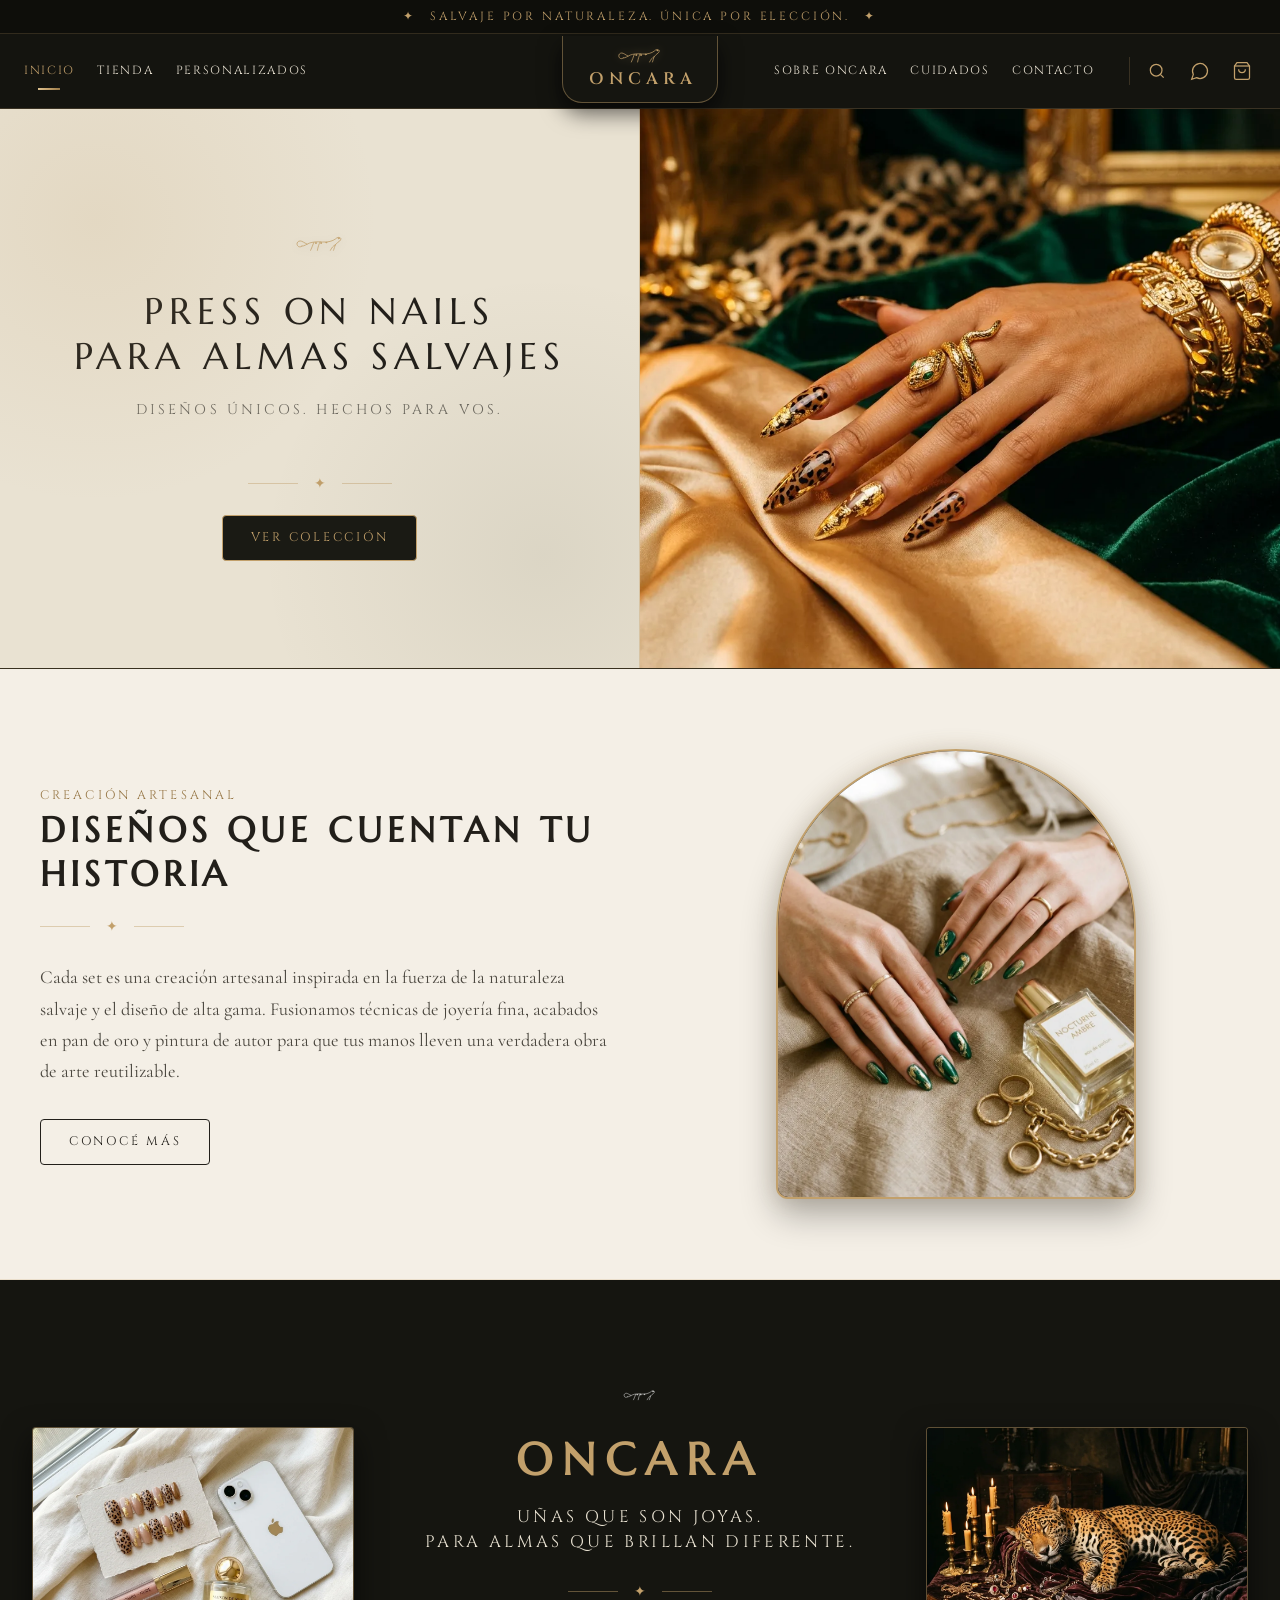
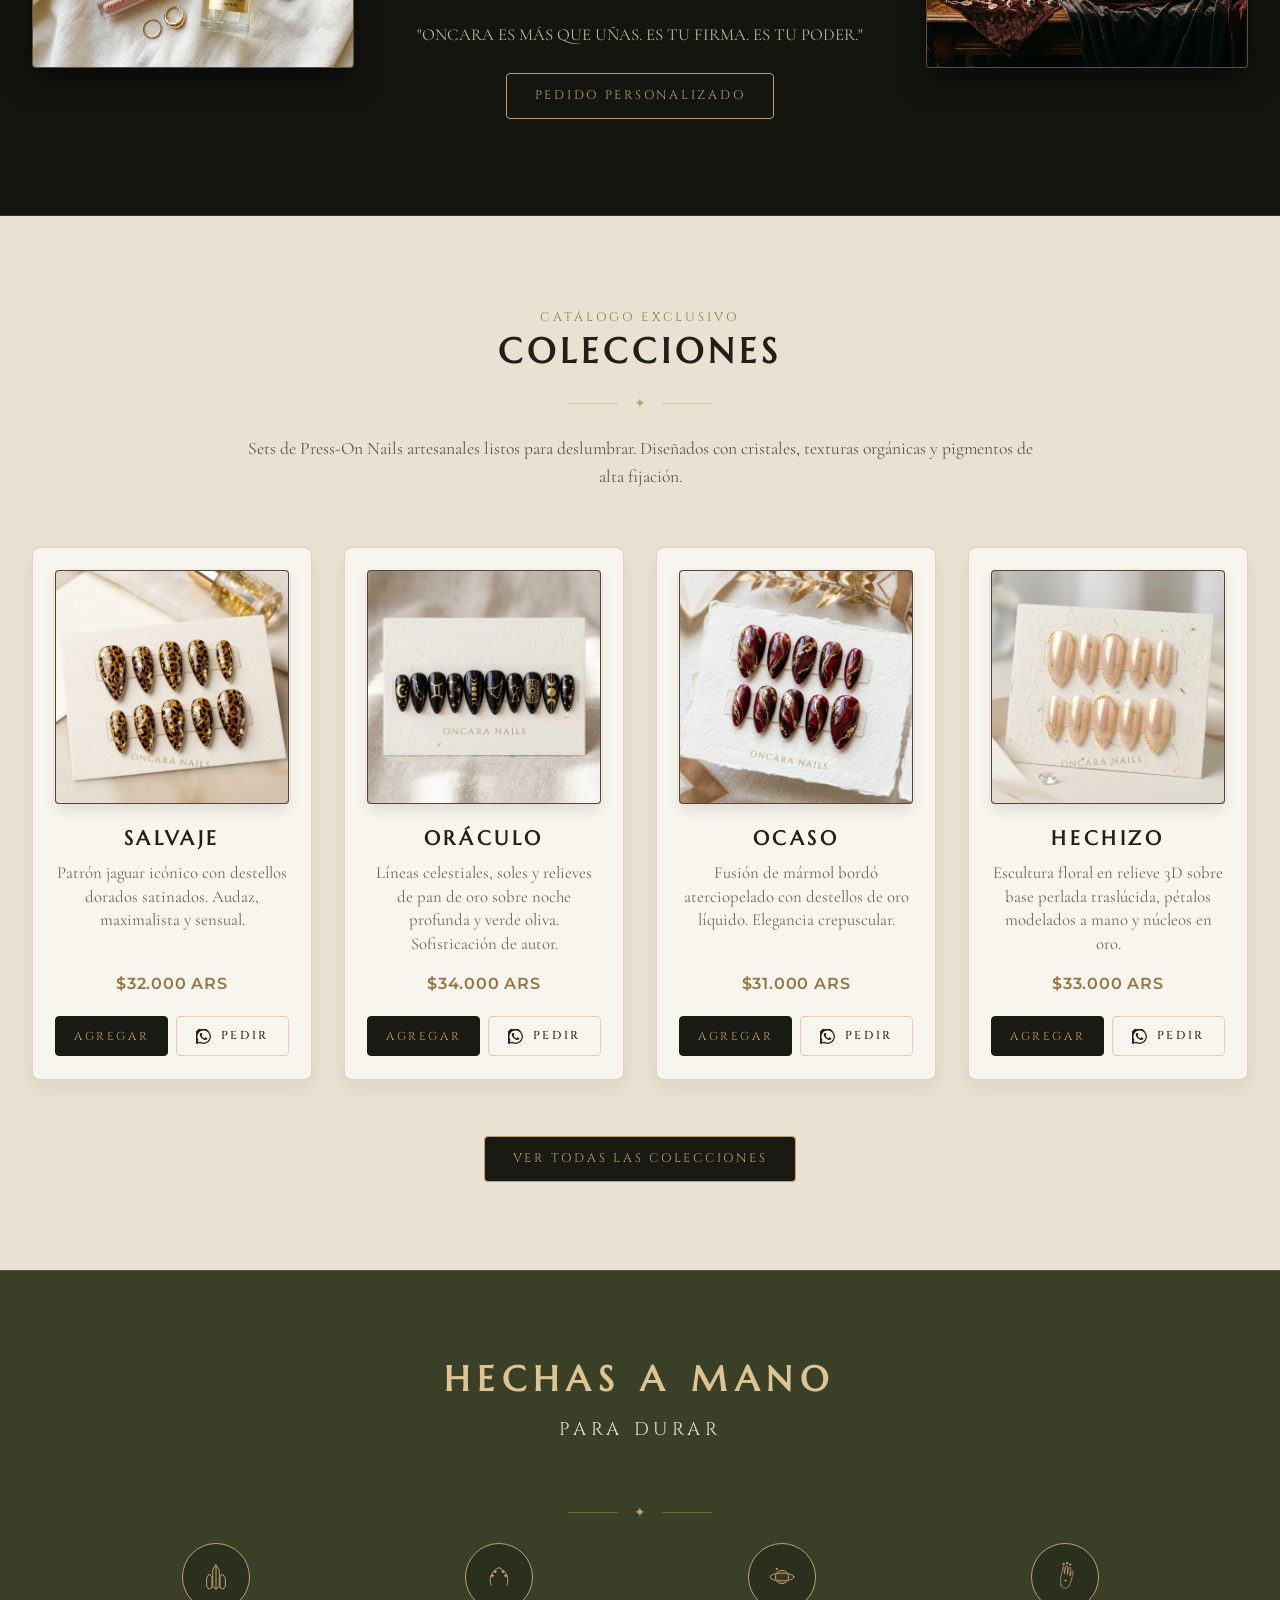
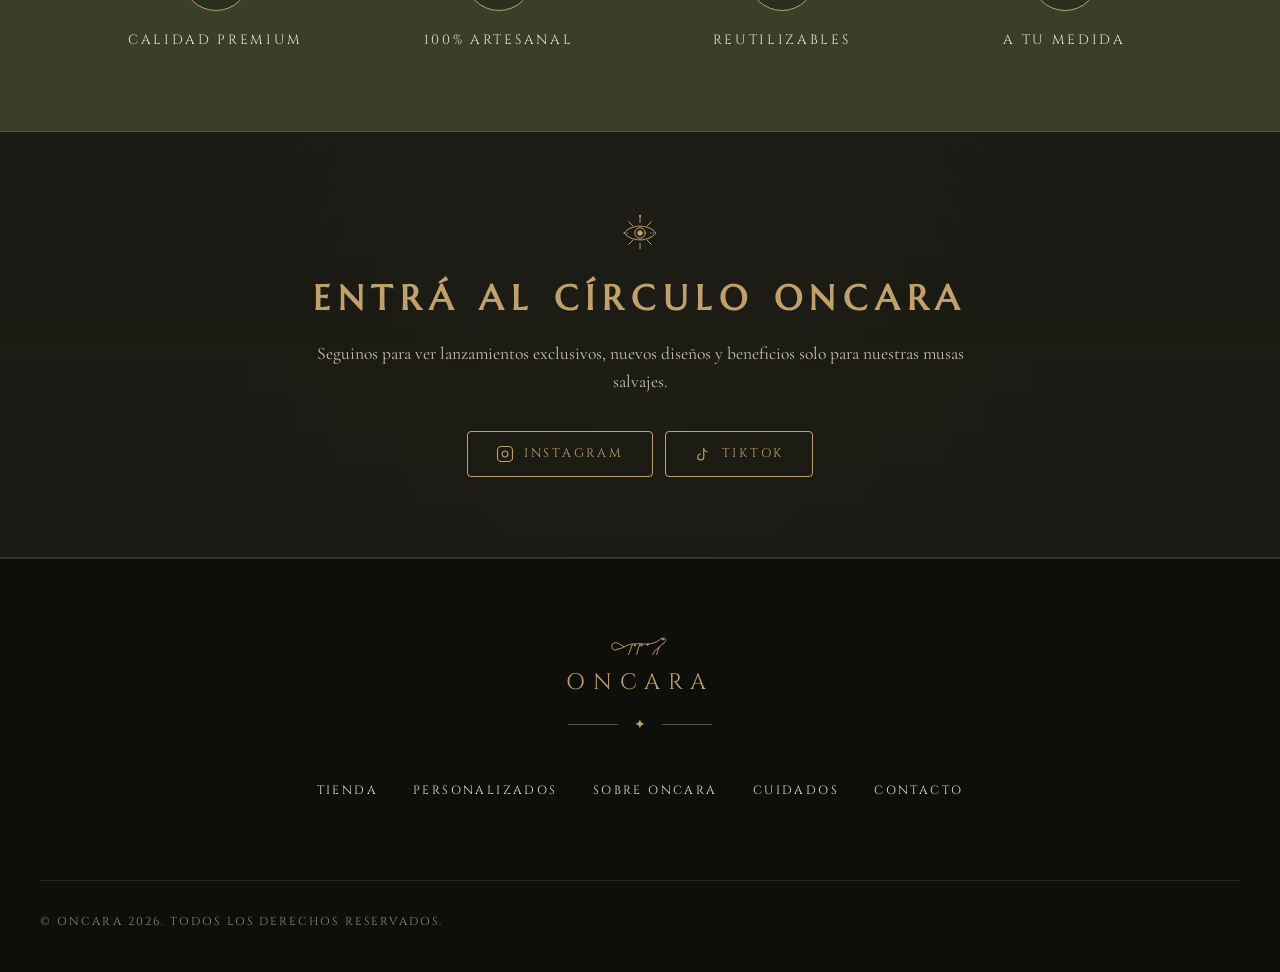
==== commit e9cfb426: "Hero con producto, redes reales, vista previa al compartir y lectura - Hero con foto de las unas en " ====
--- a/index.html
+++ b/index.html
@@ -5,6 +5,15 @@
   <meta name="viewport" content="width=device-width, initial-scale=1.0">
   <title>ONCARA — Press-On Nails de Lujo & Almas Salvajes</title>
   <meta name="description" content="Press-On Nails artesanales de lujo inspiradas en la belleza salvaje y lo místico de lo natural. Diseños únicos hechos a medida.">
+  <meta property="og:type" content="website">
+  <meta property="og:site_name" content="ONCARA">
+  <meta property="og:title" content="ONCARA — Press-On Nails de Lujo & Almas Salvajes">
+  <meta property="og:description" content="Press-On Nails artesanales de lujo inspiradas en la belleza salvaje y lo místico de lo natural. Diseños únicos hechos a medida.">
+  <meta property="og:url" content="https://michuorellana.github.io/oncara-nails/">
+  <meta property="og:image" content="https://michuorellana.github.io/oncara-nails/assets/images/hero_hand_oncara.jpg">
+  <meta property="og:image:width" content="1200">
+  <meta property="og:image:height" content="896">
+  <meta name="twitter:card" content="summary_large_image">
   <meta http-equiv="Cache-Control" content="no-cache, no-store, must-revalidate">
   <meta http-equiv="Pragma" content="no-cache">
   <meta http-equiv="Expires" content="0">
@@ -47,8 +56,8 @@
           <button class="icon-btn search-toggle-btn" title="Buscar" aria-label="Buscar">
             <svg viewBox="0 0 24 24" fill="none" stroke="currentColor" stroke-width="1.5"><circle cx="11" cy="11" r="7"/><line x1="20" y1="20" x2="16" y2="16"/></svg>
           </button>
-          <a href="contacto.html" class="icon-btn" title="Mi Cuenta / Contacto" aria-label="Cuenta">
-            <svg viewBox="0 0 24 24" fill="none" stroke="currentColor" stroke-width="1.5"><path d="M20 21v-2a4 4 0 0 0-4-4H8a4 4 0 0 0-4 4v2"/><circle cx="12" cy="7" r="4"/></svg>
+          <a href="https://wa.me/5491165464483" target="_blank" rel="noopener" class="icon-btn" title="Escribinos por WhatsApp" aria-label="WhatsApp">
+            <svg viewBox="0 0 24 24" fill="none" stroke="currentColor" stroke-width="1.5"><path d="M7.9 20A9 9 0 1 0 4 16.1L2 22Z"/></svg>
           </a>
           <button class="icon-btn cart-toggle-btn" title="Bolsa de Pedidos" aria-label="Carrito">
             <svg viewBox="0 0 24 24" fill="none" stroke="currentColor" stroke-width="1.5"><path d="M6 2L3 6v14a2 2 0 0 0 2 2h14a2 2 0 0 0 2-2V6l-3-4z"/><line x1="3" y1="6" x2="21" y2="6"/><path d="M16 10a4 4 0 0 1-8 0"/></svg>
@@ -117,7 +126,7 @@
     </div>
 
     <div class="hero-right-dark">
-      <img fetchpriority="high" width="1200" height="896" src="assets/images/hero_hand_master.webp?v=oncara5" alt="Press On Nails y Joyas de Oro Oncara" class="hero-photo-hand">
+      <img fetchpriority="high" width="1200" height="896" src="assets/images/hero_hand_oncara.webp" alt="Mano con press-on nails Oncara estilo jaguar con pan de oro, anillos y pulseras doradas" class="hero-photo-hand">
     </div>
   </section>
 
@@ -309,53 +318,18 @@
       <img loading="lazy" decoding="async" width="64" height="64" src="assets/icons/eye-rays.svg" alt="Ojo Cósmico" style="width:42px; margin:0 auto 1rem;">
       <h2 class="newsletter-title">ENTRÁ AL CÍRCULO ONCARA</h2>
       <p class="newsletter-desc">
-        Recibí lanzamientos exclusivos, contenido especial y beneficios solo para nuestras musas salvajes.
+        Seguinos para ver lanzamientos exclusivos, nuevos diseños y beneficios solo para nuestras musas salvajes.
       </p>
 
-      <form class="newsletter-form" onsubmit="event.preventDefault(); showToast('✦ ¡Bienvenida al Círculo Oncara!'); this.reset();">
-        <input type="email" placeholder="Tu email" required class="newsletter-input">
-        <button type="submit" class="newsletter-btn">SUSCRIBIRME</button>
-      </form>
-
-      <div class="social-links">
-        <a href="https://instagram.com/oncara.nails" target="_blank" class="social-link" title="Instagram">
-          <svg viewBox="0 0 24 24" fill="none" stroke="currentColor" stroke-width="1.5"><rect x="2" y="2" width="20" height="20" rx="5"/><path d="M16 11.37A4 4 0 1 1 12.63 8 4 4 0 0 1 16 11.37z"/><line x1="17.5" y1="6.5" x2="17.51" y2="6.5"/></svg>
-        </a>
-        <a href="https://pinterest.com" target="_blank" class="social-link" title="Pinterest">
-          <svg viewBox="0 0 24 24" fill="none" stroke="currentColor" stroke-width="1.5"><circle cx="12" cy="12" r="10"/><path d="M8 12c0 2.2 1.8 4 4 4 .6 0 1.2-.1 1.7-.4L12 21l-1.5-6.5"/></svg>
-        </a>
-        <a href="https://tiktok.com" target="_blank" class="social-link" title="TikTok">
-          <svg viewBox="0 0 24 24" fill="none" stroke="currentColor" stroke-width="1.5"><path d="M9 12a4 4 0 1 0 4 4V4a5 5 0 0 0 5 5"/></svg>
-        </a>
-      </div>
-    </div>
-  </section>
-
-  <!-- SECTION: 4 VALORES BAR (Cream) -->
-  <section class="section-values-bar">
-    <div class="values-grid">
-      <div class="value-item">
-        <img loading="lazy" decoding="async" width="48" height="48" src="assets/icons/care-hands.svg" alt="Hechas a mano" class="value-icon">
-        <h4 class="value-title">HECHAS A MANO</h4>
-        <span class="value-subtitle">Con amor y dedicación</span>
-      </div>
-
-      <div class="value-item">
-        <img loading="lazy" decoding="async" width="64" height="48" src="assets/icons/moth.svg" alt="Diseños exclusivos" class="value-icon">
-        <h4 class="value-title">DISEÑOS EXCLUSIVOS</h4>
-        <span class="value-subtitle">Inspirados en lo salvaje</span>
-      </div>
-
-      <div class="value-item">
-        <img loading="lazy" decoding="async" width="48" height="64" src="assets/icons/snake.svg" alt="Reutilizables" class="value-icon">
-        <h4 class="value-title">REUTILIZABLES</h4>
-        <span class="value-subtitle">Con los cuidados correctos</span>
-      </div>
-
-      <div class="value-item">
-        <img loading="lazy" decoding="async" width="48" height="64" src="assets/icons/mystic-hand.svg" alt="Ajuste perfecto" class="value-icon">
-        <h4 class="value-title">AJUSTE PERFECTO</h4>
-        <span class="value-subtitle">A tu medida</span>
+      <div class="social-follow">
+        <a href="https://instagram.com/oncara.nails" target="_blank" rel="noopener" class="btn btn-outline-gold">
+          <svg viewBox="0 0 24 24" width="18" height="18" fill="none" stroke="currentColor" stroke-width="1.5" aria-hidden="true"><rect x="2" y="2" width="20" height="20" rx="5"/><path d="M16 11.37A4 4 0 1 1 12.63 8 4 4 0 0 1 16 11.37z"/><line x1="17.5" y1="6.5" x2="17.51" y2="6.5"/></svg>
+          INSTAGRAM
+        </a>
+        <a href="https://www.tiktok.com/@oncara.nails" target="_blank" rel="noopener" class="btn btn-outline-gold">
+          <svg viewBox="0 0 24 24" width="18" height="18" fill="none" stroke="currentColor" stroke-width="1.5" aria-hidden="true"><path d="M9 12a4 4 0 1 0 4 4V4a5 5 0 0 0 5 5"/></svg>
+          TIKTOK
+        </a>
       </div>
     </div>
   </section>
@@ -381,11 +355,6 @@
     </div>
 
     <div class="footer-bottom">
-      <div class="footer-legal-links">
-        <a href="#">TÉRMINOS Y CONDICIONES</a>
-        <span>·</span>
-        <a href="#">POLÍTICA DE PRIVACIDAD</a>
-      </div>
       <div>
         <span>© ONCARA 2026. TODOS LOS DERECHOS RESERVADOS.</span>
       </div>
--- a/css/style.css
+++ b/css/style.css
@@ -3,7 +3,7 @@
    Enhanced Stylesheet & Luxury Framing System
    ========================================================================== */
 
-@import url('https://fonts.googleapis.com/css2?family=Cinzel:wght@400;500;600;700&family=Cormorant+Garamond:ital,wght@0,300;0,400;0,500;0,600;0,700;1,400;1,600&family=Cormorant+SC:wght@400;500;600;700&family=Marcellus&family=Montserrat:wght@300;400;500;600&family=Playfair+Display:ital,wght@0,400;0,600;0,700;1,400&display=swap');
+@import url('https://fonts.googleapis.com/css2?family=Cinzel:wght@400;500;600;700&family=Cormorant+Garamond:ital,wght@0,300;0,400;0,500;0,600;0,700;1,400;1,600&family=Marcellus&family=Montserrat:wght@300;400;500;600&display=swap');
 
 :root {
   --bg-dark: #151510;
@@ -32,9 +32,9 @@
   --border-gold-subtle: rgba(194, 160, 107, 0.22);
   --border-cream: rgba(233, 226, 210, 0.2);
   
-  --font-serif: 'Cormorant Garamond', 'Playfair Display', Georgia, serif;
+  --font-serif: 'Cormorant Garamond', Georgia, serif;
   --font-heading: 'Marcellus', 'Cinzel', serif;
-  --font-caps: 'Cinzel', 'Cormorant SC', serif;
+  --font-caps: 'Cinzel', Georgia, serif;
   --font-sans: 'Montserrat', -apple-system, BlinkMacSystemFont, sans-serif;
   
   --transition: all 0.35s cubic-bezier(0.25, 1, 0.5, 1);
@@ -860,7 +860,7 @@
 
 .card-desc {
   font-family: var(--font-serif);
-  font-size: 0.95rem;
+  font-size: 1.05rem;
   color: var(--text-muted-dark);
   line-height: 1.4;
   margin-bottom: 1rem;
@@ -1036,19 +1036,11 @@
   background: #E8D1A8;
 }
 
-@media (max-width: 480px) {
-  .newsletter-form {
-    flex-direction: column;
-  }
-
-  .newsletter-input {
-    min-width: 0;
-    text-align: center;
-  }
-
-  .newsletter-btn {
-    padding: 14px 24px;
-  }
+.social-follow {
+  display: flex;
+  justify-content: center;
+  flex-wrap: wrap;
+  gap: 12px;
 }
 
 .social-links {
@@ -1510,7 +1502,7 @@
 
 .step-desc {
   font-family: var(--font-serif);
-  font-size: 0.95rem;
+  font-size: 1.05rem;
   line-height: 1.5;
   color: #555047;
 }
@@ -1988,7 +1980,7 @@
   max-width: 1350px;
   margin: 0 auto 4.5rem;
   display: grid;
-  grid-template-columns: repeat(5, 1fr);
+  grid-template-columns: repeat(6, 1fr);
   gap: 1.8rem;
   text-align: left;
 }
@@ -2003,6 +1995,13 @@
   transition: var(--transition);
 }
 
+/* Main guides first (antes, durante, retiro), then the two duration tips */
+.cuidados-5cols-grid .care-col:nth-child(1) { grid-column: span 2; order: 1; }
+.cuidados-5cols-grid .care-col:nth-child(2) { grid-column: span 2; order: 2; }
+.cuidados-5cols-grid .care-col:nth-child(4) { grid-column: span 2; order: 3; }
+.cuidados-5cols-grid .care-col:nth-child(3) { grid-column: span 3; order: 4; }
+.cuidados-5cols-grid .care-col:nth-child(5) { grid-column: span 3; order: 5; }
+
 .care-col:hover {
   border-color: var(--gold);
   background: rgba(28, 28, 21, 0.95);
@@ -2037,7 +2036,7 @@
 .care-list {
   list-style: none;
   font-family: var(--font-serif);
-  font-size: 0.95rem;
+  font-size: 1.05rem;
   line-height: 1.55;
   color: #D3CDC1;
   display: flex;
@@ -2060,7 +2059,7 @@
 .care-ordered-list {
   list-style: none;
   font-family: var(--font-serif);
-  font-size: 0.95rem;
+  font-size: 1.05rem;
   line-height: 1.55;
   color: #D3CDC1;
   display: flex;
@@ -2086,7 +2085,7 @@
 
 .care-prose {
   font-family: var(--font-serif);
-  font-size: 0.95rem;
+  font-size: 1.05rem;
   line-height: 1.6;
   color: #D3CDC1;
 }
@@ -2321,7 +2320,7 @@
 
 .channel-info p {
   font-family: var(--font-serif);
-  font-size: 0.9rem;
+  font-size: 1rem;
   color: #9E988C;
 }
 
@@ -2492,7 +2491,7 @@
 
 .item-desc {
   font-family: var(--font-serif);
-  font-size: 1rem;
+  font-size: 1.08rem;
   color: var(--text-muted-dark);
   margin-bottom: 1.2rem;
   line-height: 1.5;
@@ -2949,6 +2948,14 @@
     grid-template-columns: repeat(2, 1fr);
   }
 
+  .cuidados-5cols-grid .care-col:nth-child(n) {
+    grid-column: auto;
+  }
+
+  .cuidados-5cols-grid .care-col:nth-child(5) {
+    grid-column: 1 / -1;
+  }
+
   .pillars-grid {
     grid-template-columns: 1fr;
   }
@@ -3005,7 +3012,7 @@
     padding: 2.8rem 1.25rem;
   }
 
-  .collections-grid, .tienda-catalog-grid, .cuidados-5cols-grid, .olive-features-grid, .values-grid, .recorda-badges-grid {
+  .collections-grid, .tienda-catalog-grid, .cuidados-5cols-grid {
     grid-template-columns: 1fr;
   }
 
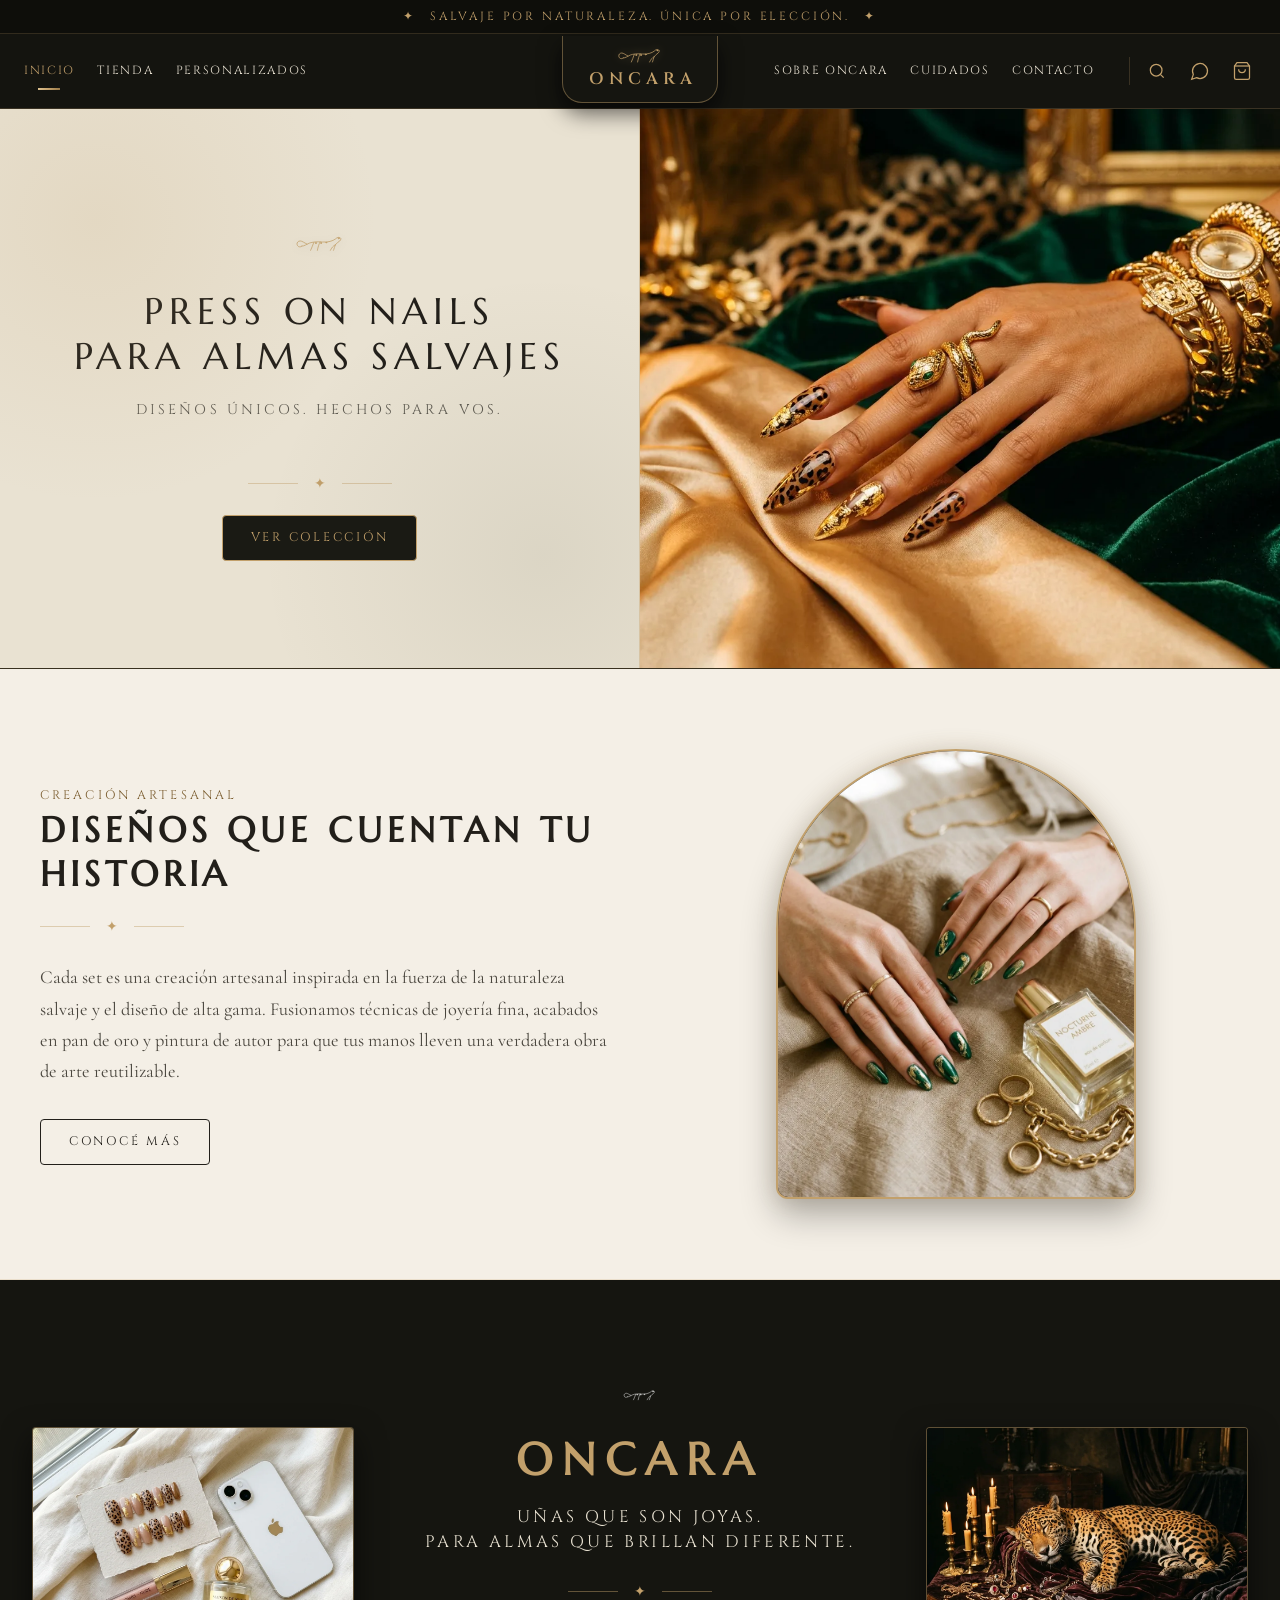
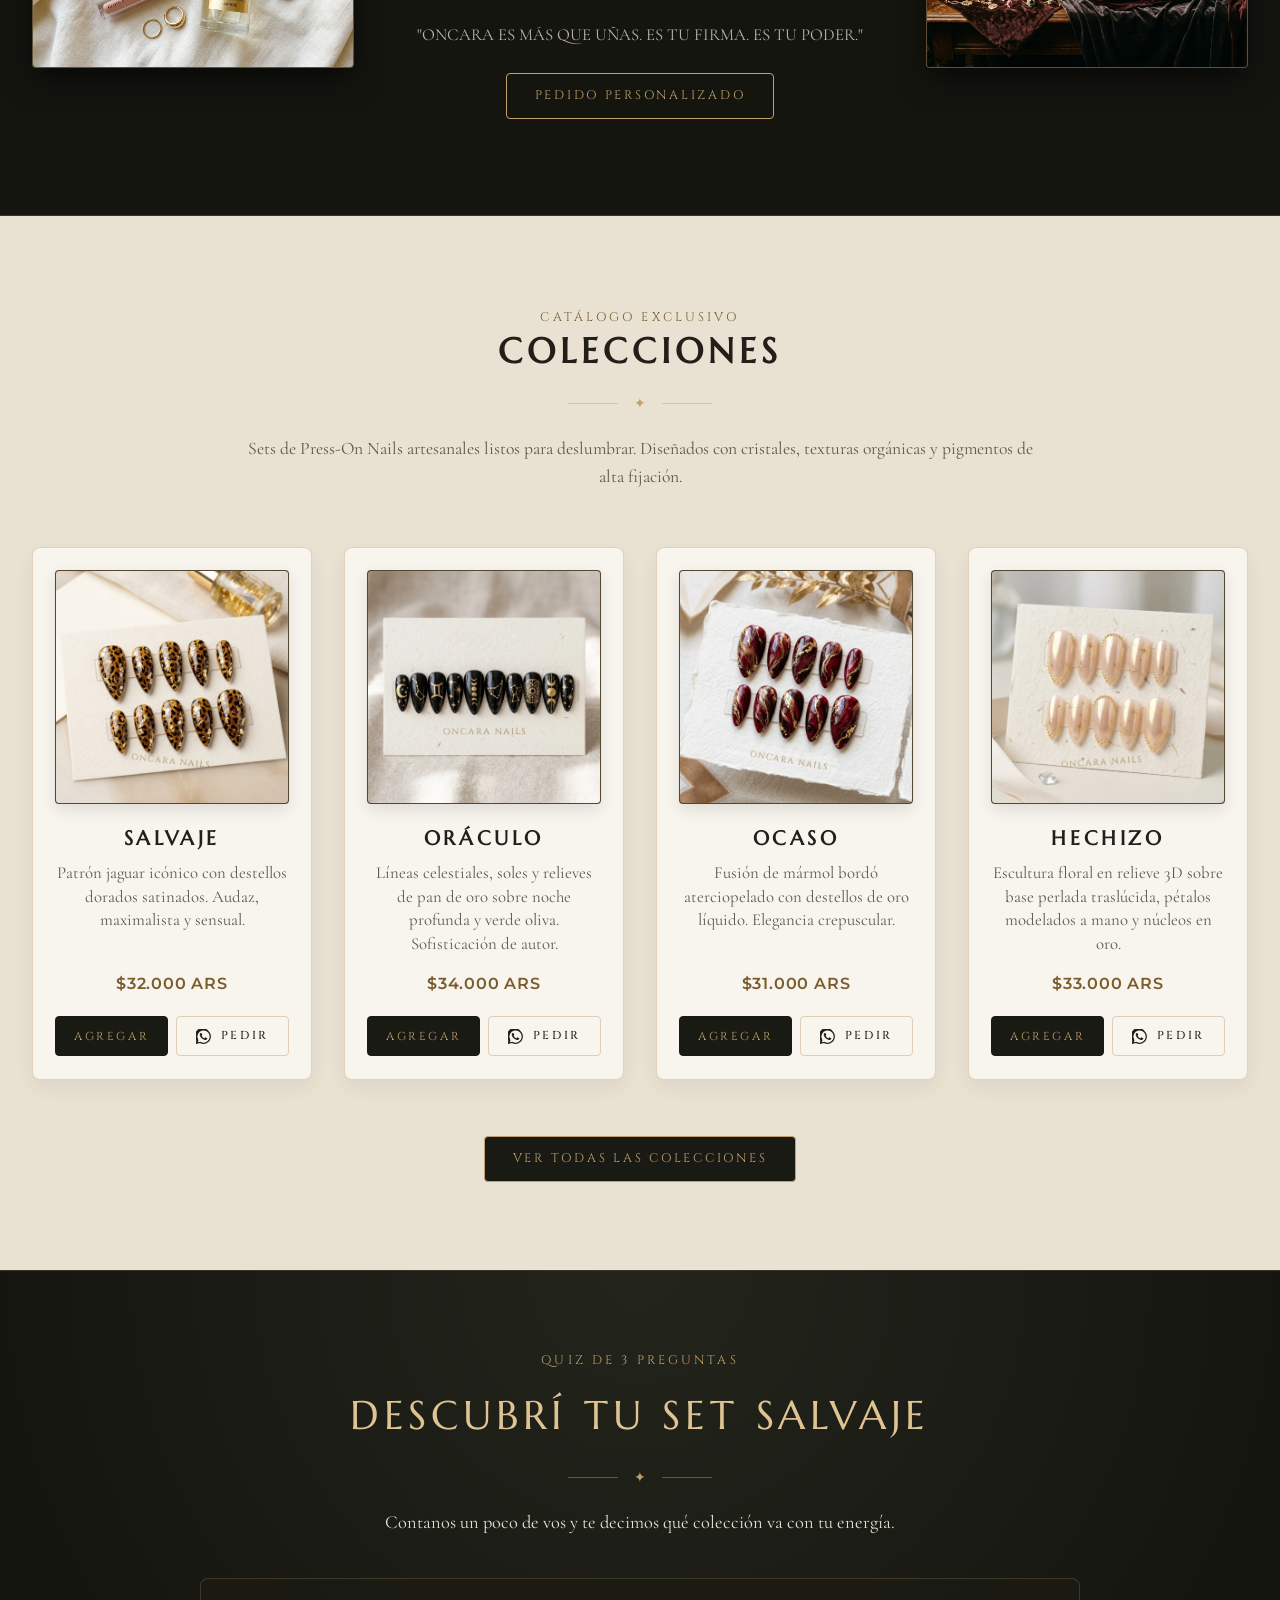
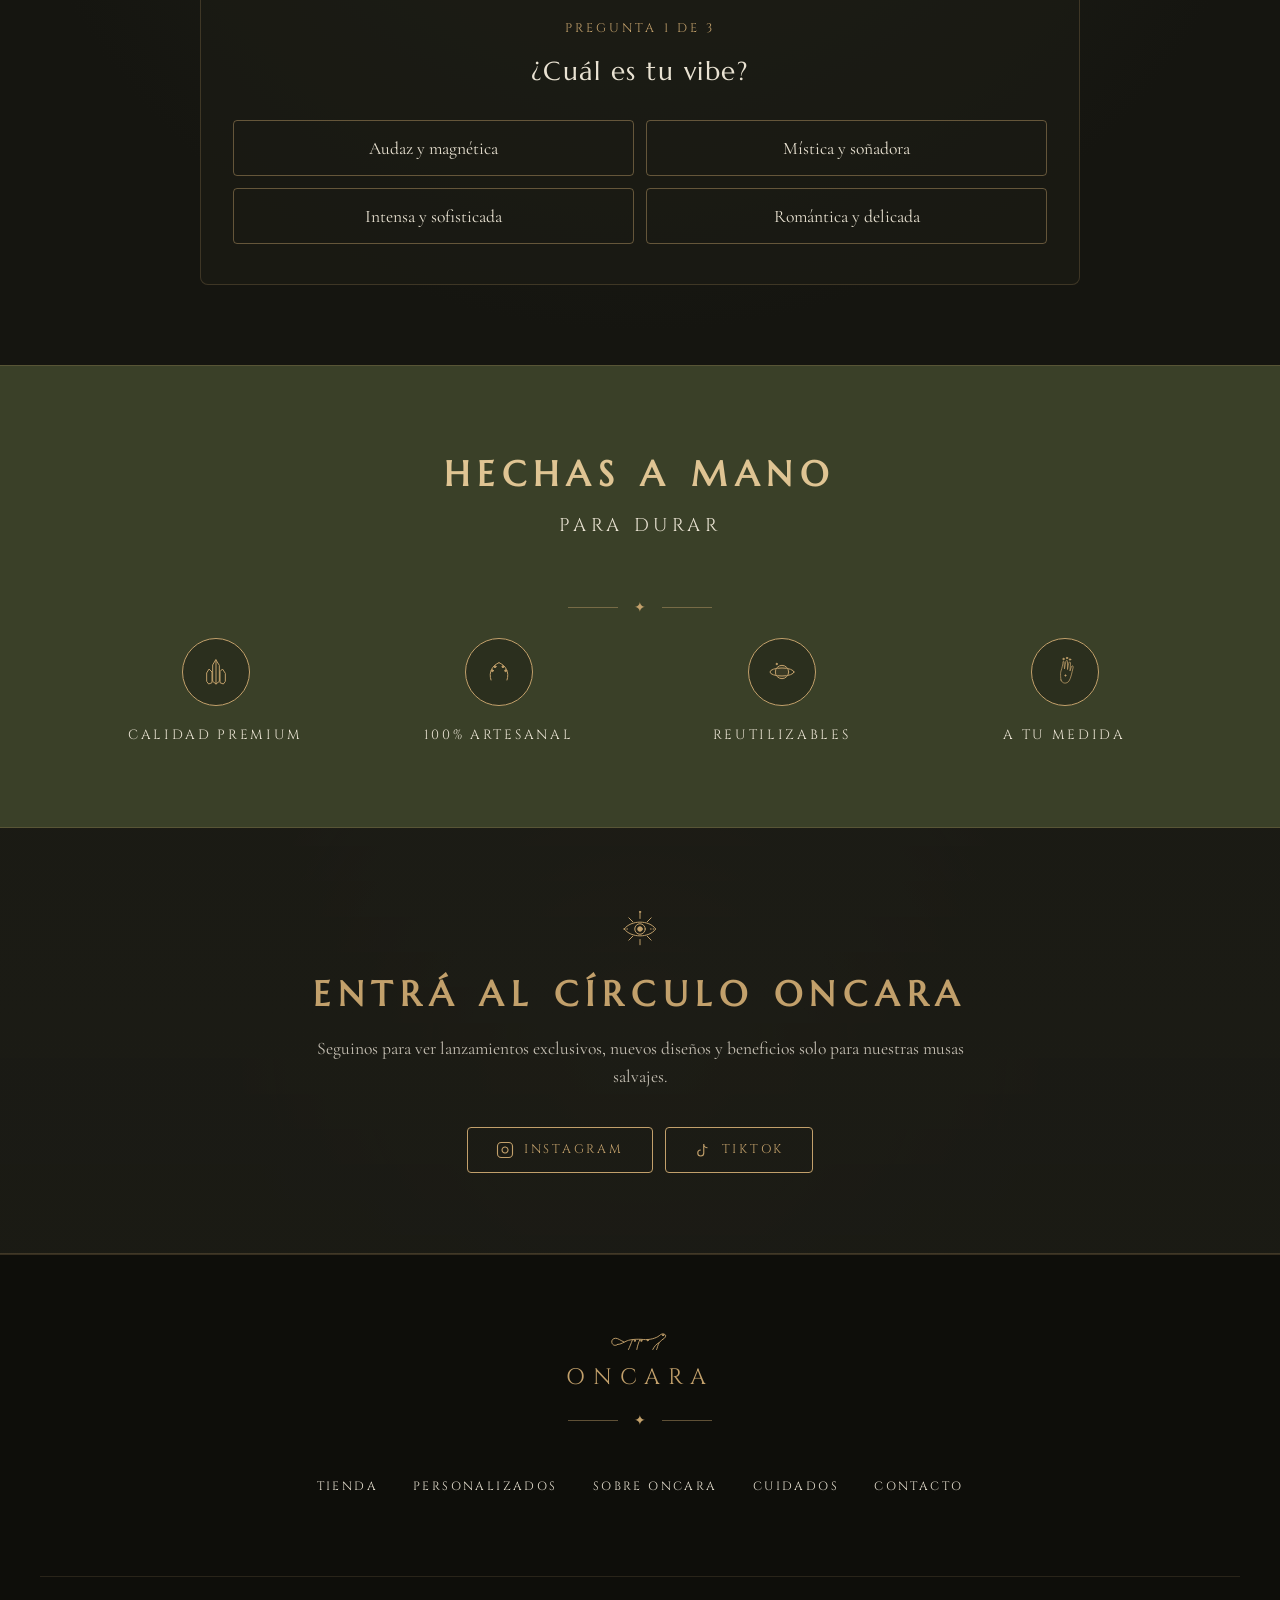
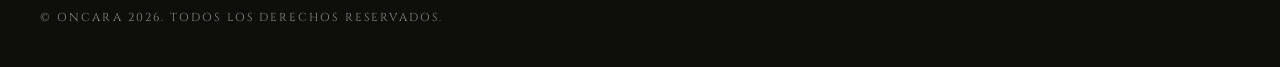
==== commit 9823d8e8: "Contraste, icono de app, SEO, pagina 404, quiz y limpieza de imagenes - --gold-ink y --text-muted-da" ====
--- a/index.html
+++ b/index.html
@@ -19,6 +19,28 @@
   <meta http-equiv="Expires" content="0">
   <link rel="stylesheet" href="css/style.css">
   <link rel="icon" type="image/svg+xml" href="assets/icons/logo-jaguar.svg">
+  <link rel="manifest" href="manifest.json">
+  <link rel="apple-touch-icon" href="assets/icons/apple-touch-icon.png">
+  <meta name="theme-color" content="#151510">
+  <script type="application/ld+json">
+{
+  "@context": "https://schema.org",
+  "@type": "Store",
+  "name": "ONCARA",
+  "description": "Press-On Nails artesanales de lujo, reutilizables y hechas a medida.",
+  "url": "https://michuorellana.github.io/oncara-nails/",
+  "logo": "https://michuorellana.github.io/oncara-nails/assets/icons/icon-512.png",
+  "image": "https://michuorellana.github.io/oncara-nails/assets/images/hero_hand_oncara.jpg",
+  "telephone": "+54 9 11 6546-4483",
+  "email": "Oncaranails@gmail.com",
+  "currenciesAccepted": "ARS",
+  "areaServed": "AR",
+  "sameAs": [
+    "https://instagram.com/oncara.nails",
+    "https://www.tiktok.com/@oncara.nails"
+  ]
+}
+  </script>
 </head>
 <body>
   <a href="#contenido" class="skip-link">Saltar al contenido</a>
@@ -269,6 +291,19 @@
     </div>
   </section>
 
+  <!-- SECTION: QUIZ "DESCUBRÍ TU SET SALVAJE" -->
+  <section class="section-quiz" id="quiz">
+    <div class="quiz-box">
+      <span class="quiz-kicker">QUIZ DE 3 PREGUNTAS</span>
+      <h2 class="quiz-title">DESCUBRÍ TU SET SALVAJE</h2>
+      <div class="ornament-divider">
+        <span class="ornament-star">✦</span>
+      </div>
+      <p class="quiz-intro">Contanos un poco de vos y te decimos qué colección va con tu energía.</p>
+      <div class="quiz-stage" aria-live="polite"></div>
+    </div>
+  </section>
+
   <!-- SECTION: HECHAS A MANO PARA DURAR (Olive Green) -->
   <section class="section-handmade-olive">
     <div class="olive-bg-pattern"></div>
--- a/css/style.css
+++ b/css/style.css
@@ -19,6 +19,7 @@
   --gold: #C2A06B;
   --gold-light: #DFC493;
   --gold-dark: #967645;
+  --gold-ink: #7A5C2E; /* gold text on light backgrounds (4.5:1+) */
   --gold-gradient: linear-gradient(135deg, #DFC493 0%, #C2A06B 50%, #967645 100%);
   --gold-glow: 0 0 15px rgba(194, 160, 107, 0.35);
   
@@ -26,7 +27,7 @@
   --text-cream: #E9E2D2;
   --text-gold: #C2A06B;
   --text-muted: #8E8A80;
-  --text-muted-dark: #6C685F;
+  --text-muted-dark: #5E5A51;
   
   --border-gold: rgba(194, 160, 107, 0.45);
   --border-gold-subtle: rgba(194, 160, 107, 0.22);
@@ -51,9 +52,11 @@
 
 html {
   scroll-behavior: smooth;
+  scroll-padding-top: 90px;
   font-size: 16px;
   background-color: var(--bg-dark);
   overflow-x: hidden;
+  overflow-x: clip;
   width: 100%;
 }
 
@@ -63,6 +66,7 @@
   background-color: var(--bg-dark);
   line-height: 1.6;
   overflow-x: hidden;
+  overflow-x: clip;
   width: 100%;
   max-width: 100vw;
   position: relative;
@@ -672,7 +676,7 @@
   font-family: var(--font-caps);
   font-size: 0.78rem;
   letter-spacing: 0.25em;
-  color: var(--gold-dark);
+  color: var(--gold-ink);
   margin-bottom: 0.6rem;
   text-transform: uppercase;
 }
@@ -871,7 +875,7 @@
   font-family: var(--font-sans);
   font-size: 1rem;
   font-weight: 600;
-  color: var(--gold-dark);
+  color: var(--gold-ink);
   letter-spacing: 0.05em;
   margin-bottom: 1.2rem;
 }
@@ -1034,6 +1038,153 @@
 
 .newsletter-btn:hover {
   background: #E8D1A8;
+}
+
+/* Quiz "Descubrí tu set salvaje" */
+.section-quiz {
+  background: radial-gradient(circle at 50% 0%, var(--bg-dark-accent) 0%, var(--bg-dark) 70%);
+  padding: 5rem 1.5rem;
+  border-top: 1px solid var(--border-gold-subtle);
+}
+
+.quiz-box {
+  max-width: 880px;
+  margin: 0 auto;
+  text-align: center;
+}
+
+.quiz-kicker,
+.quiz-progress {
+  display: block;
+  font-family: var(--font-caps);
+  font-size: 0.78rem;
+  letter-spacing: 0.25em;
+  color: var(--gold);
+  margin-bottom: 0.75rem;
+}
+
+.quiz-title {
+  font-family: var(--font-heading);
+  font-size: clamp(1.7rem, 4vw, 2.5rem);
+  font-weight: 400;
+  letter-spacing: 0.12em;
+  color: var(--gold-light);
+}
+
+.quiz-intro {
+  font-family: var(--font-serif);
+  font-size: 1.15rem;
+  color: var(--text-cream);
+  margin-bottom: 2.5rem;
+}
+
+.quiz-stage {
+  background: rgba(28, 28, 21, 0.7);
+  border: 1px solid var(--border-gold-subtle);
+  border-radius: var(--radius-md);
+  padding: 2.5rem 2rem;
+}
+
+.quiz-question {
+  font-family: var(--font-heading);
+  font-size: clamp(1.25rem, 3vw, 1.6rem);
+  font-weight: 400;
+  letter-spacing: 0.06em;
+  color: var(--text-cream);
+  margin-bottom: 1.8rem;
+}
+
+.quiz-question:focus {
+  outline: none;
+}
+
+.quiz-options {
+  display: grid;
+  grid-template-columns: repeat(2, 1fr);
+  gap: 12px;
+}
+
+.quiz-option {
+  min-height: 56px;
+  padding: 14px 18px;
+  background: transparent;
+  border: 1px solid var(--border-gold);
+  border-radius: var(--radius-sm);
+  color: var(--text-cream);
+  font-family: var(--font-serif);
+  font-size: 1.1rem;
+  cursor: pointer;
+  transition: var(--transition);
+}
+
+.quiz-option:hover {
+  border-color: var(--gold);
+  background: rgba(194, 160, 107, 0.12);
+  color: var(--gold-light);
+}
+
+.quiz-result {
+  display: grid;
+  grid-template-columns: 260px 1fr;
+  gap: 2rem;
+  align-items: center;
+  text-align: left;
+}
+
+.quiz-result img {
+  width: 100%;
+  height: auto;
+  border-radius: var(--radius-sm);
+  border: 1px solid var(--border-gold);
+}
+
+.quiz-result .quiz-question {
+  margin-bottom: 0.75rem;
+  color: var(--gold-light);
+}
+
+.quiz-result-desc {
+  font-family: var(--font-serif);
+  font-size: 1.1rem;
+  color: var(--text-cream);
+  margin-bottom: 0.75rem;
+}
+
+.quiz-result-price {
+  font-family: var(--font-sans);
+  font-weight: 600;
+  color: var(--gold);
+  margin-bottom: 1.5rem;
+}
+
+.quiz-result-actions {
+  display: flex;
+  flex-wrap: wrap;
+  gap: 12px;
+}
+
+@media (max-width: 640px) {
+  .quiz-stage {
+    padding: 1.8rem 1.1rem;
+  }
+
+  .quiz-options,
+  .quiz-result {
+    grid-template-columns: 1fr;
+  }
+
+  .quiz-result {
+    text-align: center;
+  }
+
+  .quiz-result img {
+    max-width: 240px;
+    margin: 0 auto;
+  }
+
+  .quiz-result-actions {
+    justify-content: center;
+  }
 }
 
 .social-follow {
@@ -1933,7 +2084,7 @@
   text-align: center;
   font-family: var(--font-serif);
   font-size: 0.95rem;
-  color: #6E685C;
+  color: var(--text-muted-dark);
   line-height: 1.5;
 }
 
@@ -2525,7 +2676,7 @@
   font-family: var(--font-sans);
   font-size: 1.25rem;
   font-weight: 600;
-  color: var(--gold-dark);
+  color: var(--gold-ink);
   margin-bottom: 1.4rem;
 }
 
@@ -2831,6 +2982,45 @@
   transition: var(--transition);
 }
 
+.back-to-top {
+  position: fixed;
+  right: 20px;
+  bottom: 20px;
+  z-index: 900;
+  width: 48px;
+  height: 48px;
+  display: flex;
+  align-items: center;
+  justify-content: center;
+  border-radius: 50%;
+  border: 1px solid var(--gold);
+  background-color: rgba(21, 21, 16, 0.92);
+  color: var(--gold);
+  cursor: pointer;
+  box-shadow: 0 6px 20px rgba(0, 0, 0, 0.35);
+  opacity: 0;
+  visibility: hidden;
+  transform: translateY(12px);
+  transition: var(--transition);
+}
+
+.back-to-top.visible {
+  opacity: 1;
+  visibility: visible;
+  transform: translateY(0);
+}
+
+.back-to-top:hover {
+  background-color: var(--gold);
+  color: var(--bg-dark);
+  box-shadow: var(--gold-glow);
+}
+
+.back-to-top svg {
+  width: 20px;
+  height: 20px;
+}
+
 .toast-notice.show {
   transform: translateY(0);
   opacity: 1;
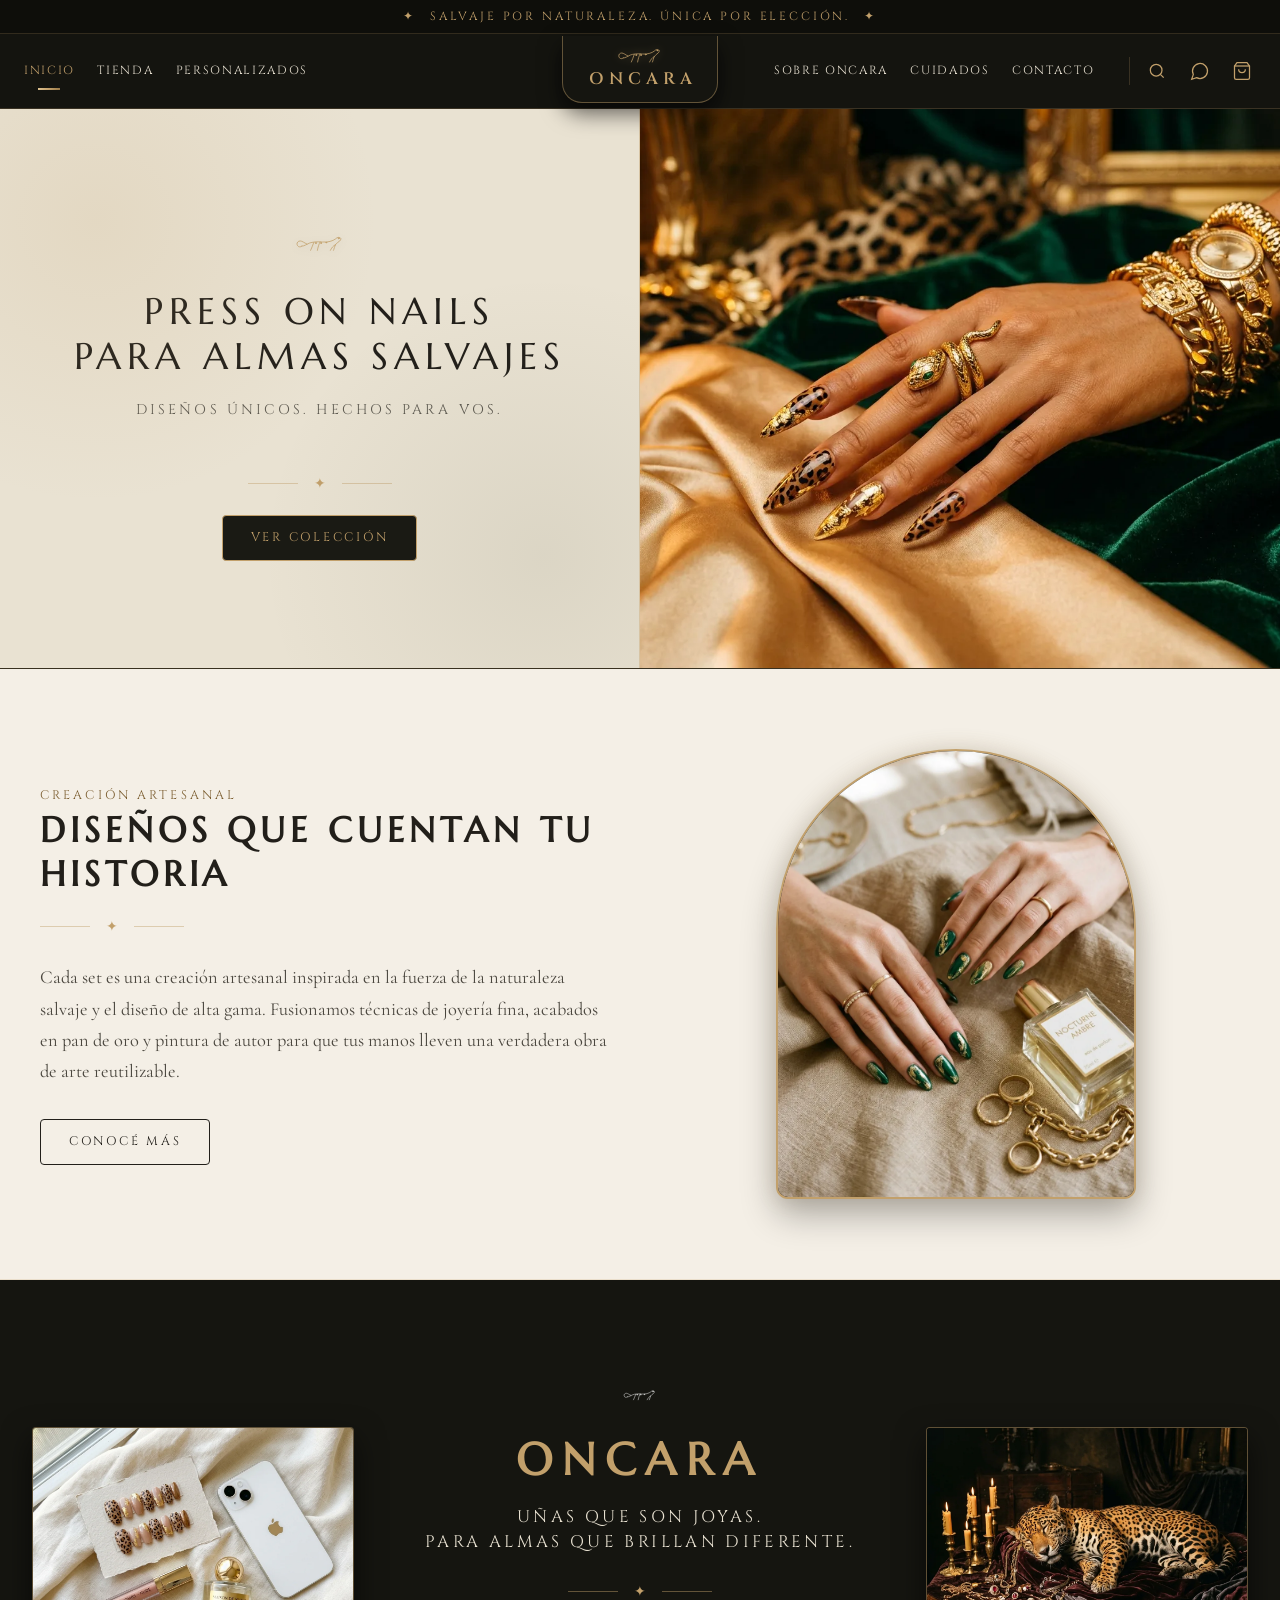
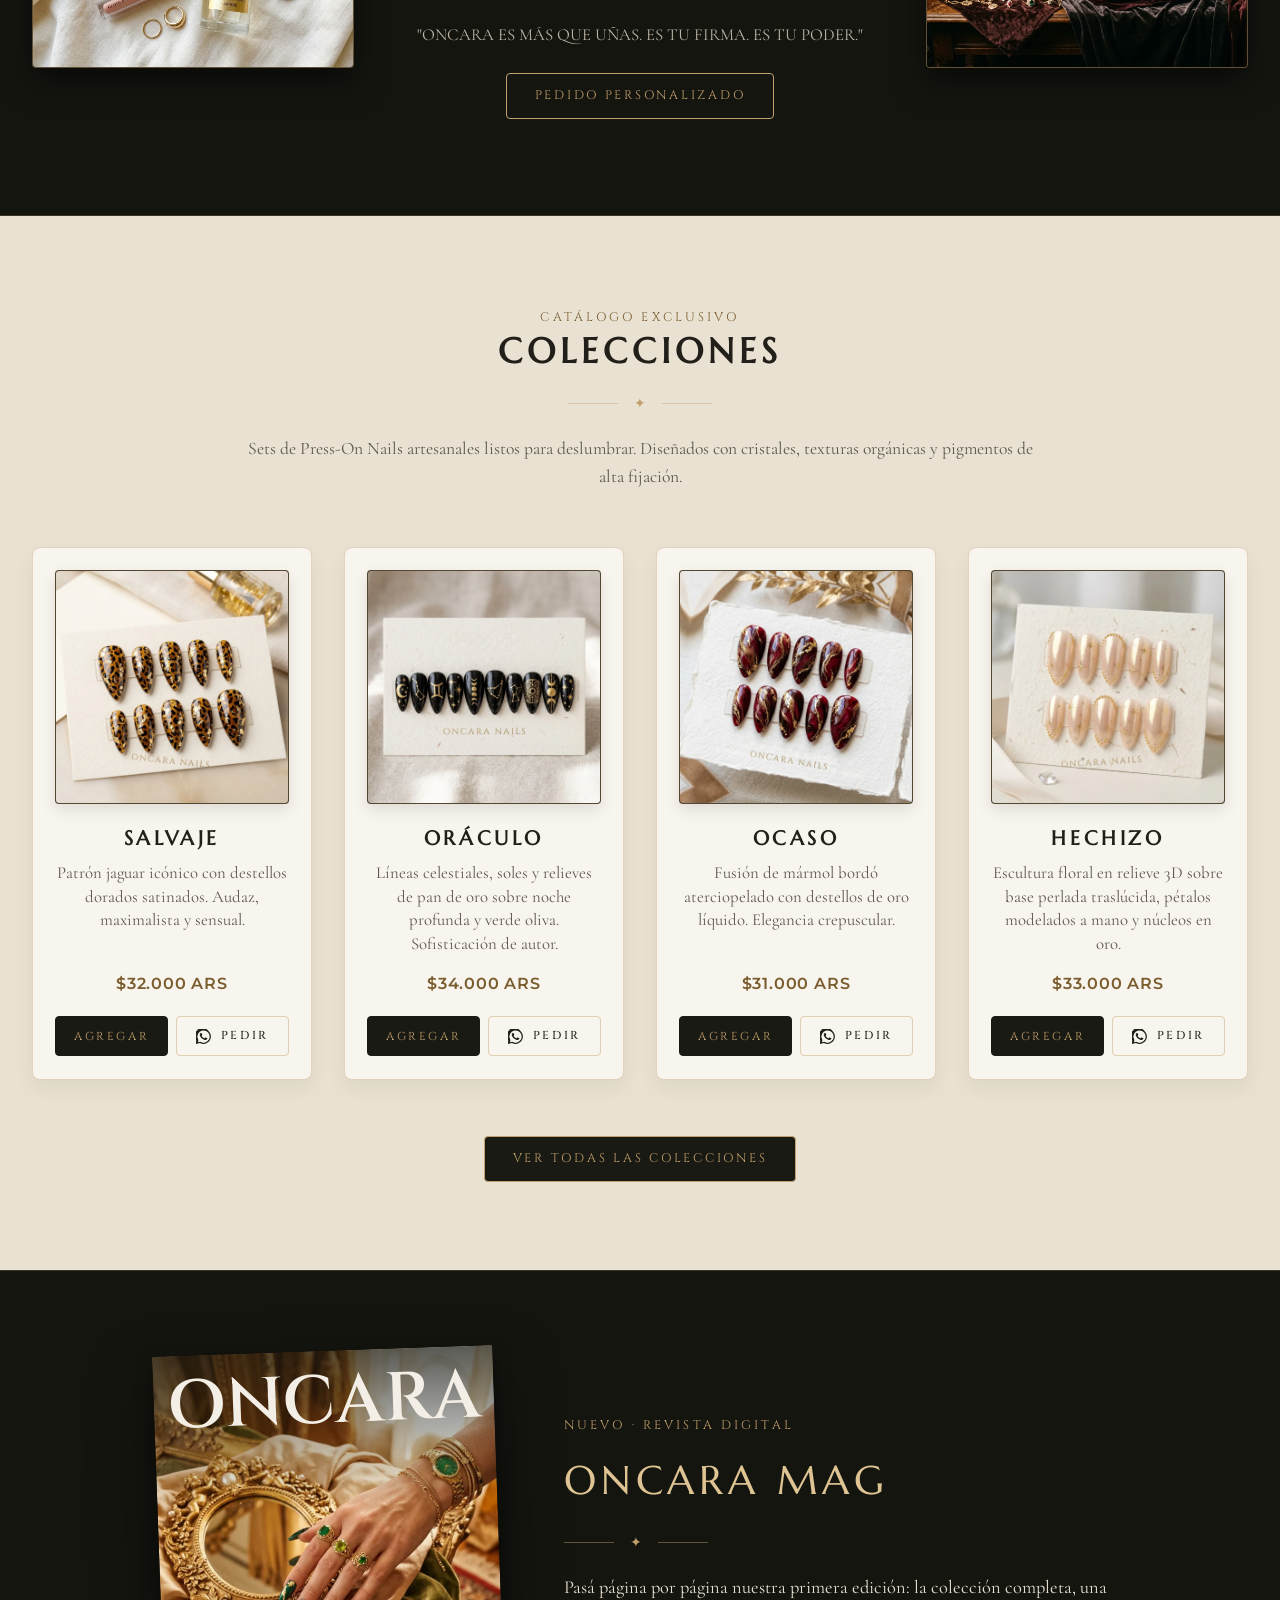
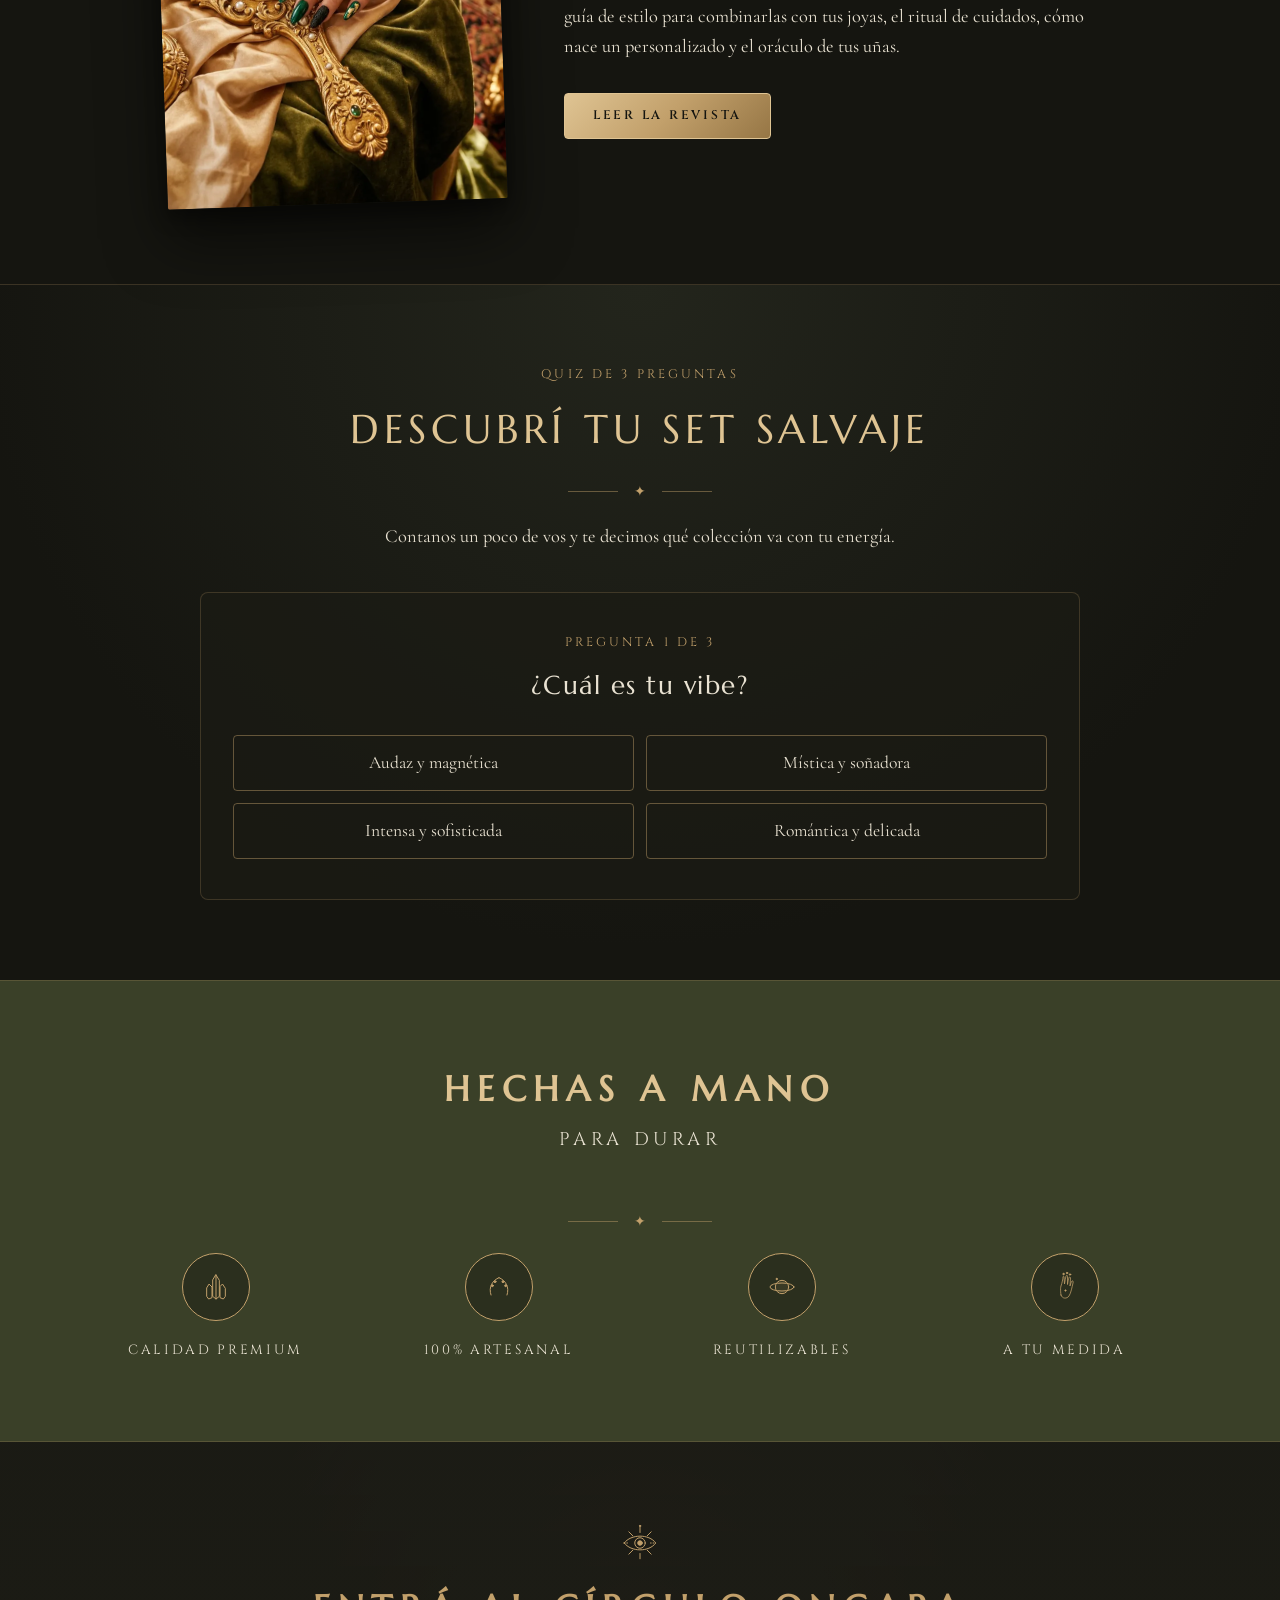
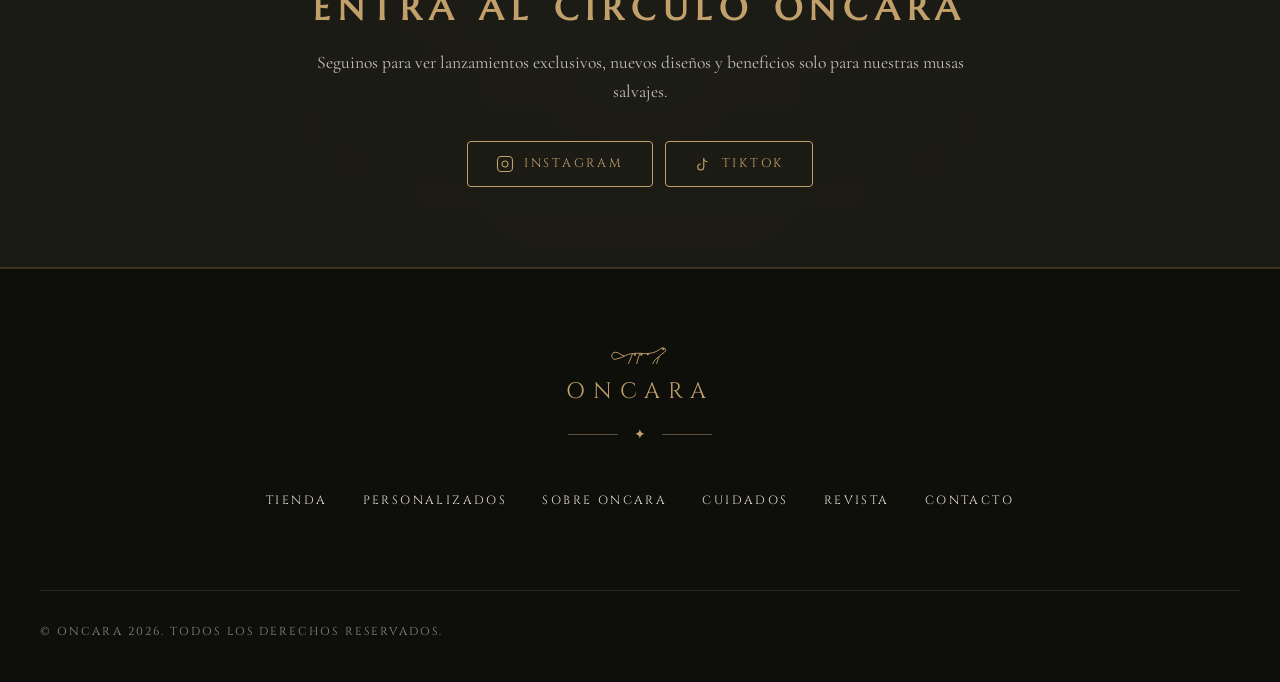
==== commit 487ccf33: "Oncara Mag: revista digital con paginas que se pasan - revista.html: 16 dobles paginas (portada, edi" ====
--- a/index.html
+++ b/index.html
@@ -3,12 +3,13 @@
 <head>
   <meta charset="UTF-8">
   <meta name="viewport" content="width=device-width, initial-scale=1.0">
-  <title>ONCARA — Press-On Nails de Lujo & Almas Salvajes</title>
-  <meta name="description" content="Press-On Nails artesanales de lujo inspiradas en la belleza salvaje y lo místico de lo natural. Diseños únicos hechos a medida.">
+  <title>Uñas Press On de Lujo Reutilizables | ONCARA</title>
+  <meta name="description" content="Uñas press on artesanales y reutilizables, pintadas a mano en Argentina. Sets de autor con pan de oro, a tu medida y con kit de colocación incluido.">
+  <link rel="canonical" href="https://michuorellana.github.io/oncara-nails/">
   <meta property="og:type" content="website">
   <meta property="og:site_name" content="ONCARA">
-  <meta property="og:title" content="ONCARA — Press-On Nails de Lujo & Almas Salvajes">
-  <meta property="og:description" content="Press-On Nails artesanales de lujo inspiradas en la belleza salvaje y lo místico de lo natural. Diseños únicos hechos a medida.">
+  <meta property="og:title" content="Uñas Press On de Lujo Reutilizables | ONCARA">
+  <meta property="og:description" content="Uñas press on artesanales y reutilizables, pintadas a mano en Argentina. Sets de autor con pan de oro, a tu medida y con kit de colocación incluido.">
   <meta property="og:url" content="https://michuorellana.github.io/oncara-nails/">
   <meta property="og:image" content="https://michuorellana.github.io/oncara-nails/assets/images/hero_hand_oncara.jpg">
   <meta property="og:image:width" content="1200">
@@ -112,6 +113,7 @@
         <li><a href="personalizados.html" class="mobile-nav-link">PERSONALIZADOS</a></li>
         <li><a href="sobre-oncara.html" class="mobile-nav-link">SOBRE ONCARA</a></li>
         <li><a href="cuidados.html" class="mobile-nav-link">CUIDADOS</a></li>
+        <li><a href="revista.html" class="mobile-nav-link">REVISTA</a></li>
         <li><a href="contacto.html" class="mobile-nav-link">CONTACTO</a></li>
       </ul>
     </div>
@@ -291,6 +293,25 @@
     </div>
   </section>
 
+  <!-- SECTION: ONCARA MAG TEASER -->
+  <section class="section-mag-teaser">
+    <div class="mag-teaser-inner">
+      <a href="revista.html" class="mag-teaser-cover" aria-label="Leer Oncara Mag Nº 01">
+        <img loading="lazy" decoding="async" width="821" height="1100" src="assets/images/mag_portada.webp" alt="">
+        <span class="mag-teaser-masthead">ONCARA</span>
+      </a>
+      <div class="mag-teaser-text">
+        <span class="quiz-kicker">NUEVO · REVISTA DIGITAL</span>
+        <h2 class="quiz-title">ONCARA MAG</h2>
+        <div class="ornament-divider" style="justify-content:flex-start;">
+          <span class="ornament-star">✦</span>
+        </div>
+        <p class="mag-teaser-desc">Pasá página por página nuestra primera edición: la colección completa, una guía de estilo para combinarlas con tus joyas, el ritual de cuidados, cómo nace un personalizado y el oráculo de tus uñas.</p>
+        <a href="revista.html" class="btn btn-gold">LEER LA REVISTA</a>
+      </div>
+    </div>
+  </section>
+
   <!-- SECTION: QUIZ "DESCUBRÍ TU SET SALVAJE" -->
   <section class="section-quiz" id="quiz">
     <div class="quiz-box">
@@ -385,6 +406,7 @@
         <a href="personalizados.html" class="footer-nav-link">PERSONALIZADOS</a>
         <a href="sobre-oncara.html" class="footer-nav-link">SOBRE ONCARA</a>
         <a href="cuidados.html" class="footer-nav-link">CUIDADOS</a>
+        <a href="revista.html" class="footer-nav-link">REVISTA</a>
         <a href="contacto.html" class="footer-nav-link">CONTACTO</a>
       </nav>
     </div>
--- a/css/style.css
+++ b/css/style.css
@@ -38,7 +38,9 @@
   --font-caps: 'Cinzel', Georgia, serif;
   --font-sans: 'Montserrat', -apple-system, BlinkMacSystemFont, sans-serif;
   
-  --transition: all 0.35s cubic-bezier(0.25, 1, 0.5, 1);
+  --ease-out: cubic-bezier(0.23, 1, 0.32, 1);
+  --ease-drawer: cubic-bezier(0.32, 0.72, 0, 1);
+  --transition: color 0.3s var(--ease-out), background-color 0.3s var(--ease-out), border-color 0.3s var(--ease-out), box-shadow 0.3s var(--ease-out), transform 0.3s var(--ease-out), opacity 0.3s var(--ease-out), visibility 0.3s var(--ease-out), filter 0.3s var(--ease-out);
   --radius-sm: 4px;
   --radius-md: 8px;
 }
@@ -322,24 +324,19 @@
   border-left: 1px solid var(--border-gold);
   padding: 2.5rem 1.8rem;
   z-index: 1001;
-  display: none;
+  display: flex;
+  transform: translateX(100%);
+  visibility: hidden;
+  transition: transform 0.22s var(--ease-drawer), visibility 0s linear 0.22s;
   flex-direction: column;
   justify-content: space-between;
   box-shadow: -10px 0 30px rgba(0,0,0,0.8);
 }
 
 .mobile-nav.open {
-  display: flex;
-  animation: slideDrawer 0.3s cubic-bezier(0.25, 1, 0.5, 1) forwards;
-}
-
-@keyframes slideDrawer {
-  from {
-    transform: translateX(100%);
-  }
-  to {
-    transform: translateX(0);
-  }
+  transform: translateX(0);
+  visibility: visible;
+  transition: transform 0.35s var(--ease-drawer), visibility 0s;
 }
 
 .mobile-nav-close {
@@ -648,7 +645,7 @@
   object-fit: cover;
   object-position: center;
   display: block;
-  transition: transform 0.8s ease;
+  transition: transform 0.45s var(--ease-out);
 }
 
 .hero-right-dark:hover .hero-photo-hand {
@@ -719,7 +716,7 @@
   width: 100%;
   height: 100%;
   object-fit: cover;
-  transition: transform 0.6s ease;
+  transition: transform 0.4s var(--ease-out);
 }
 
 .ornate-mirror-frame:hover .ornate-mirror-img {
@@ -756,7 +753,7 @@
   width: 100%;
   height: 100%;
   object-fit: cover;
-  transition: transform 0.6s ease;
+  transition: transform 0.4s var(--ease-out);
 }
 
 .brand-banner-side-img:hover img {
@@ -846,7 +843,7 @@
   width: 100%;
   height: 100%;
   object-fit: cover;
-  transition: transform 0.6s ease;
+  transition: transform 0.4s var(--ease-out);
 }
 
 .collection-card:hover .card-img-wrapper img {
@@ -1187,6 +1184,84 @@
   }
 }
 
+/* Oncara Mag teaser (index) */
+.section-mag-teaser {
+  background: var(--bg-dark);
+  padding: 5rem 1.5rem;
+  border-top: 1px solid var(--border-gold-subtle);
+}
+
+.mag-teaser-inner {
+  max-width: 960px;
+  margin: 0 auto;
+  display: grid;
+  grid-template-columns: minmax(200px, 340px) 1fr;
+  gap: 4rem;
+  align-items: center;
+}
+
+.mag-teaser-cover {
+  position: relative;
+  display: block;
+  aspect-ratio: 3 / 4;
+  overflow: hidden;
+  container-type: inline-size;
+  border-radius: 2px;
+  box-shadow: 0 30px 60px rgba(0, 0, 0, 0.55), 0 8px 18px rgba(0, 0, 0, 0.35);
+  transform: rotate(-2deg);
+  transition: var(--transition);
+}
+
+.mag-teaser-cover::after {
+  content: '';
+  position: absolute;
+  inset: 0;
+  background: linear-gradient(to bottom, rgba(21, 21, 16, 0.7) 0%, rgba(21, 21, 16, 0) 35%);
+}
+
+.mag-teaser-cover img {
+  width: 100%;
+  height: 100%;
+  object-fit: cover;
+}
+
+.mag-teaser-masthead {
+  position: absolute;
+  left: 0;
+  right: 0;
+  z-index: 1;
+  text-align: center;
+  top: 5cqw;
+  font-family: var(--font-caps);
+  font-weight: 600;
+  font-size: 20cqw;
+  line-height: 1;
+  color: var(--bg-cream-light);
+}
+
+.mag-teaser-desc {
+  font-family: var(--font-serif);
+  font-size: 1.15rem;
+  line-height: 1.6;
+  color: var(--text-cream);
+  margin-bottom: 2rem;
+}
+
+@media (hover: hover) {
+  .mag-teaser-cover:hover { transform: rotate(0deg) translateY(-4px); }
+}
+
+@media (max-width: 640px) {
+  .mag-teaser-inner {
+    grid-template-columns: 1fr;
+    gap: 2.5rem;
+    text-align: center;
+  }
+
+  .mag-teaser-cover { width: min(260px, 70vw); margin: 0 auto; }
+  .mag-teaser-text .ornament-divider { justify-content: center !important; }
+}
+
 .social-follow {
   display: flex;
   justify-content: center;
@@ -1473,7 +1548,7 @@
   width: 100%;
   height: 100%;
   object-fit: cover;
-  transition: transform 0.6s ease;
+  transition: transform 0.4s var(--ease-out);
 }
 
 .pillar-card:hover .pillar-image-wrap img {
@@ -1850,7 +1925,7 @@
   width: 100%;
   height: 100%;
   object-fit: cover;
-  transition: transform 0.6s ease;
+  transition: transform 0.4s var(--ease-out);
 }
 
 .medidas-right-image:hover img {
@@ -2448,7 +2523,7 @@
   height: 20px;
 }
 
-.channel-info h4 {
+.channel-info h3 {
   font-family: var(--font-caps);
   font-size: 0.88rem;
   letter-spacing: 0.16em;
@@ -2624,7 +2699,7 @@
   width: 100%;
   height: 100%;
   object-fit: cover;
-  transition: transform 0.6s ease;
+  transition: transform 0.4s var(--ease-out);
 }
 
 .tienda-item-card:hover .tienda-img-box img {
@@ -2804,14 +2879,18 @@
   background-color: #171711;
   border-left: 1px solid var(--border-gold);
   z-index: 2001;
-  display: none;
+  display: flex;
+  transform: translateX(100%);
+  visibility: hidden;
+  transition: transform 0.22s var(--ease-drawer), visibility 0s linear 0.22s;
   flex-direction: column;
   box-shadow: -15px 0 40px rgba(0, 0, 0, 0.8);
 }
 
 .cart-drawer.open {
-  display: flex;
-  animation: slideDrawer 0.3s cubic-bezier(0.25, 1, 0.5, 1) forwards;
+  transform: translateX(0);
+  visibility: visible;
+  transition: transform 0.35s var(--ease-drawer), visibility 0s;
 }
 
 .cart-drawer-header {
@@ -3313,6 +3392,49 @@
 }
 
 
+
+/* Press feedback: pressable elements shrink slightly while pressed */
+.btn,
+.icon-btn,
+.quiz-option,
+.back-to-top,
+.filter-btn,
+.mobile-menu-btn {
+  -webkit-tap-highlight-color: transparent;
+}
+
+.btn:active,
+.icon-btn:active,
+.quiz-option:active,
+.back-to-top:active,
+.filter-btn:active,
+.mobile-menu-btn:active {
+  transform: scale(0.97);
+  transition-duration: 0.12s;
+}
+
+/* Touch screens: no hover lift/zoom left stuck after a tap */
+@media (hover: none) {
+  .brand-center-badge:hover,
+  .icon-btn:hover,
+  .btn-gold:hover,
+  .hero-right-dark:hover .hero-photo-hand,
+  .ornate-mirror-frame:hover .ornate-mirror-img,
+  .brand-banner-side-img:hover img,
+  .collection-card:hover,
+  .collection-card:hover .card-img-wrapper img,
+  .olive-feature-item:hover .olive-icon-circle,
+  .social-link:hover,
+  .pillar-card:hover .pillar-image-wrap img,
+  .step-card:hover,
+  .medidas-right-image:hover img,
+  .care-col:hover,
+  .contact-channel-item:hover,
+  .tienda-item-card:hover,
+  .tienda-item-card:hover .tienda-img-box img {
+    transform: none;
+  }
+}
 /* Accessibility: skip link, keyboard focus, reduced motion */
 .skip-link {
   position: absolute;
